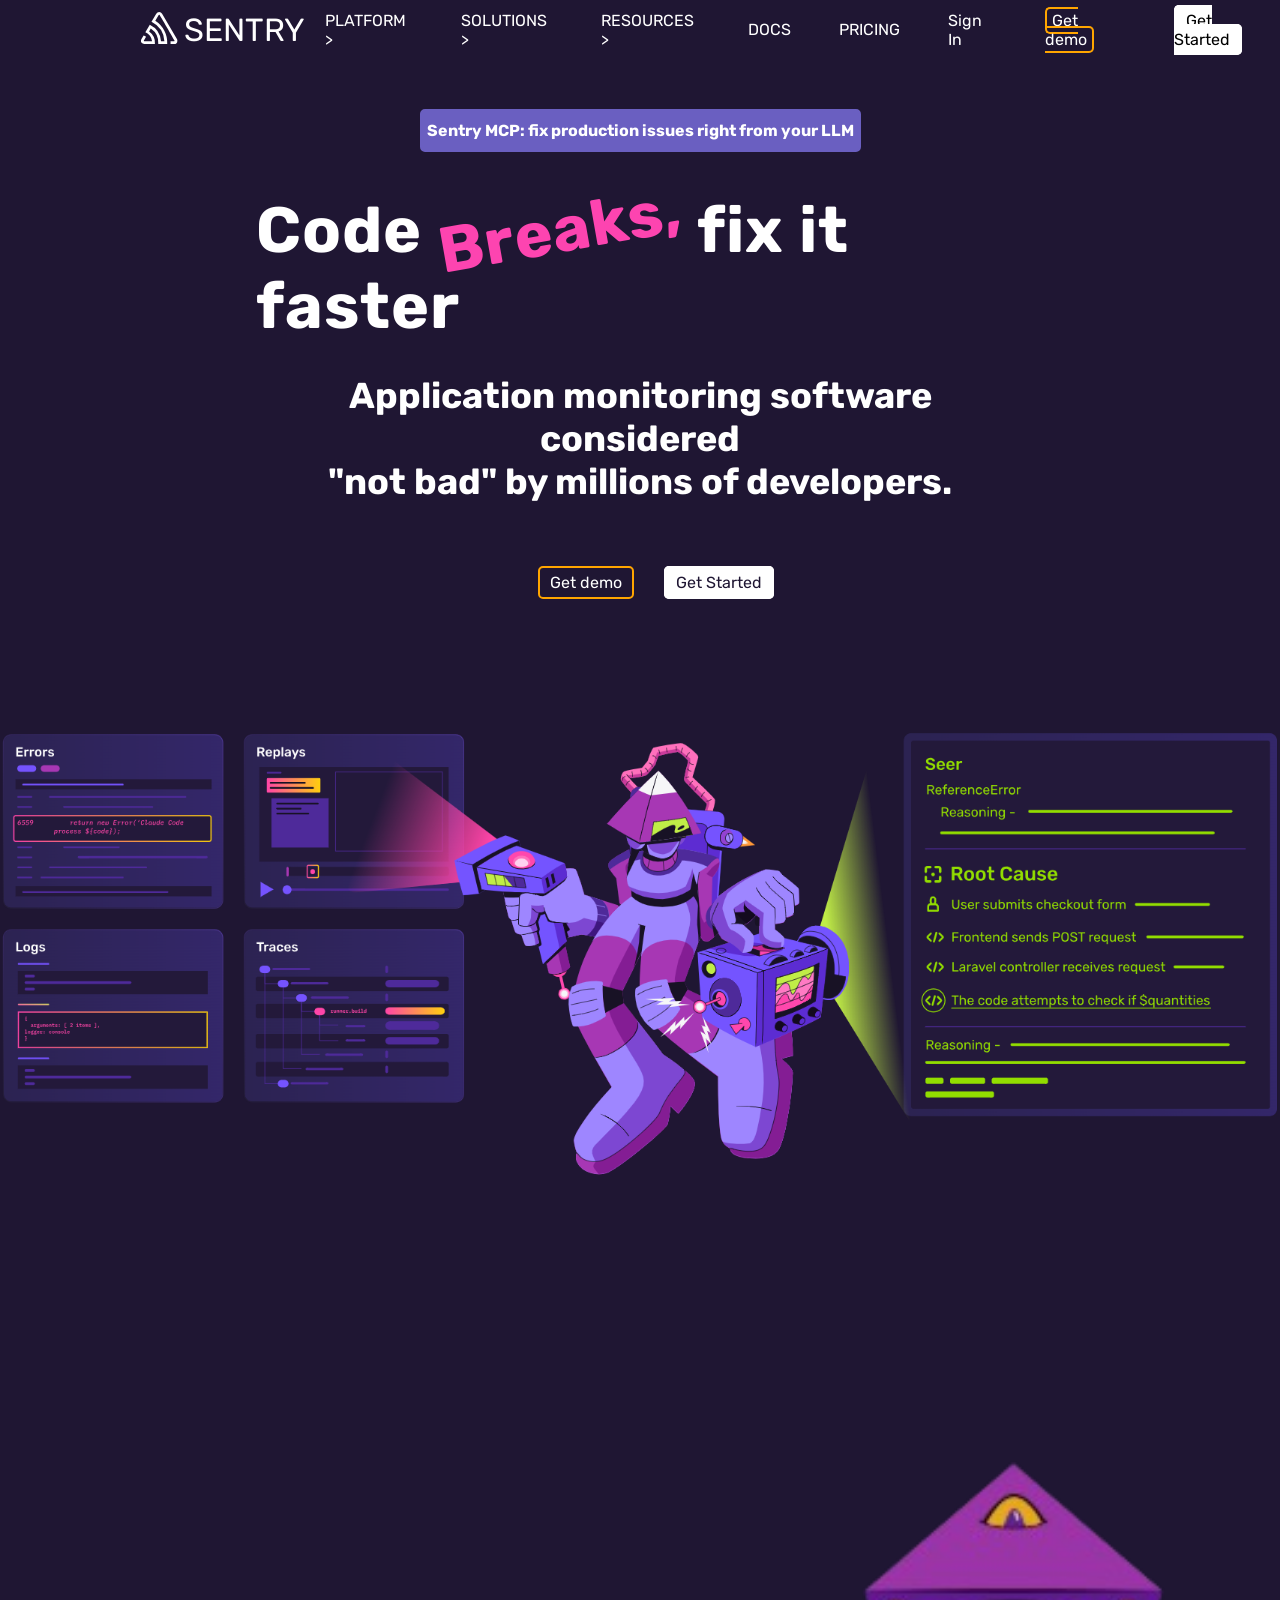
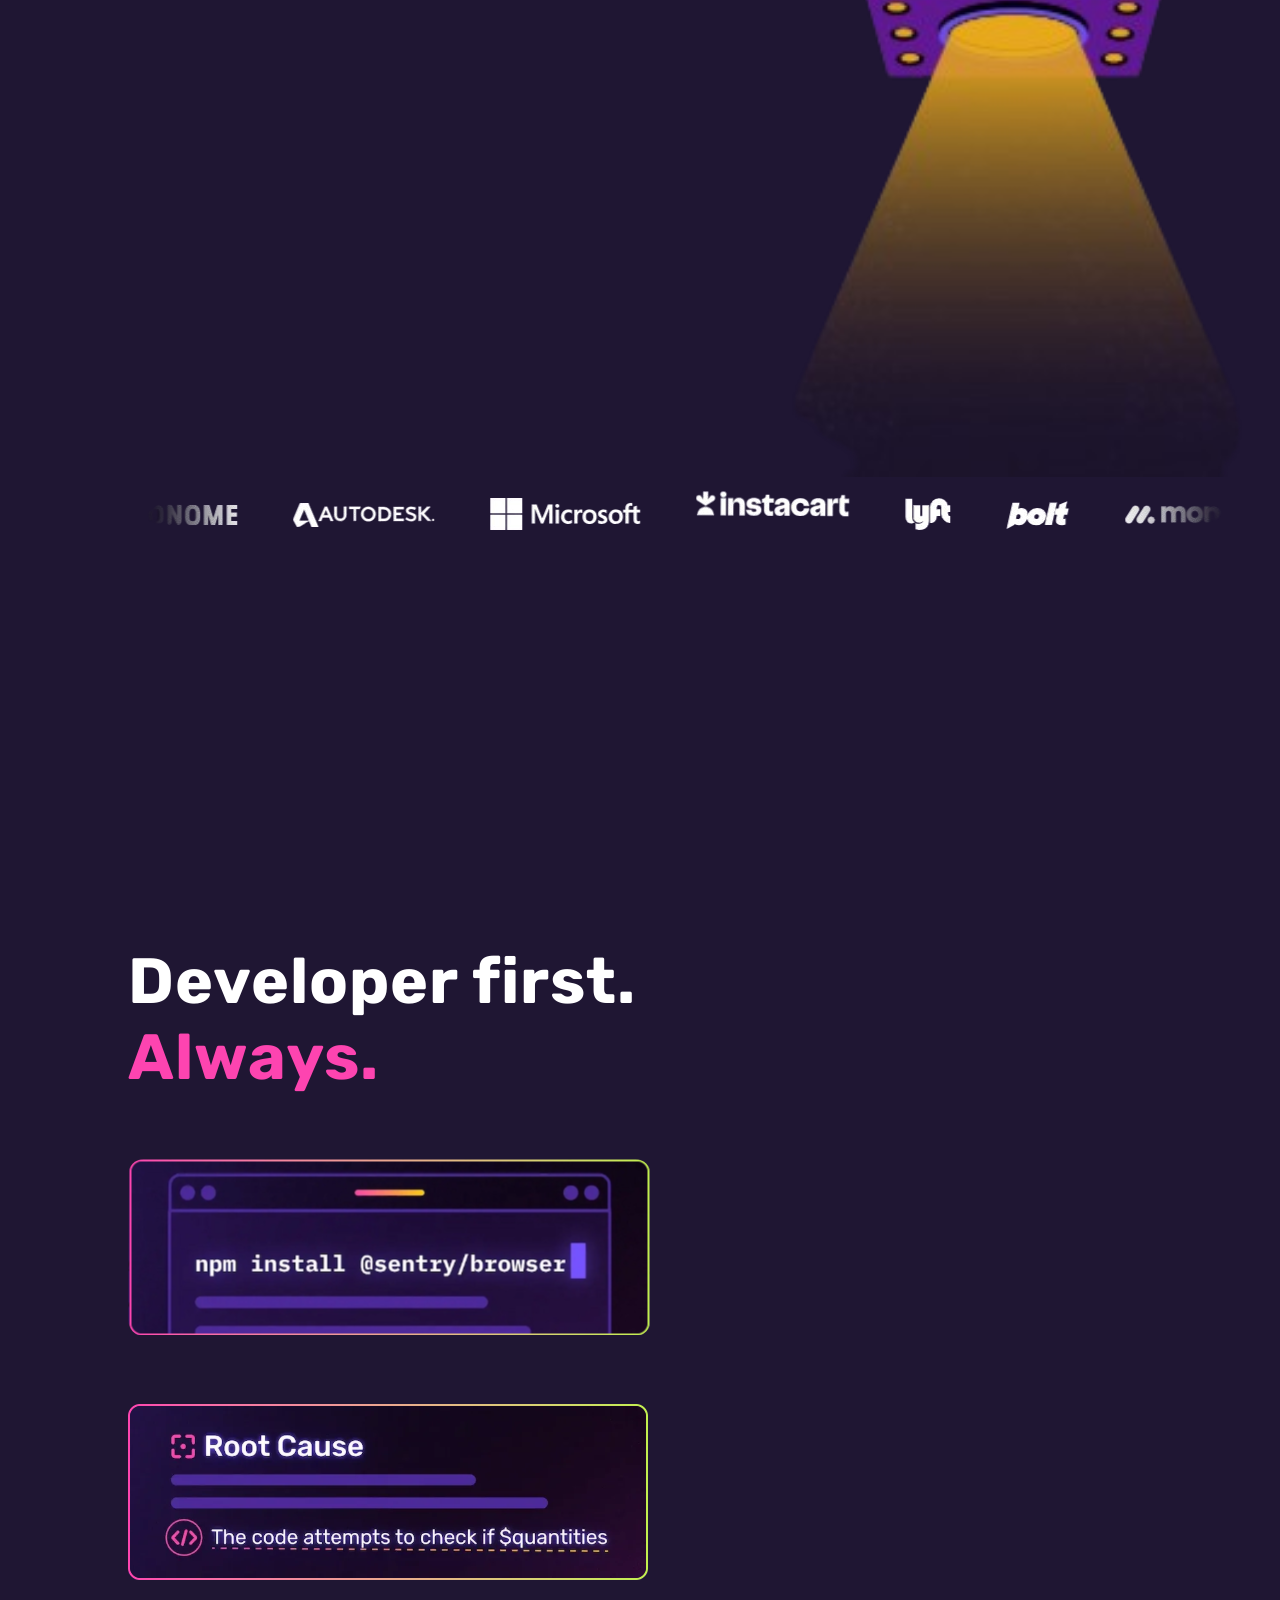
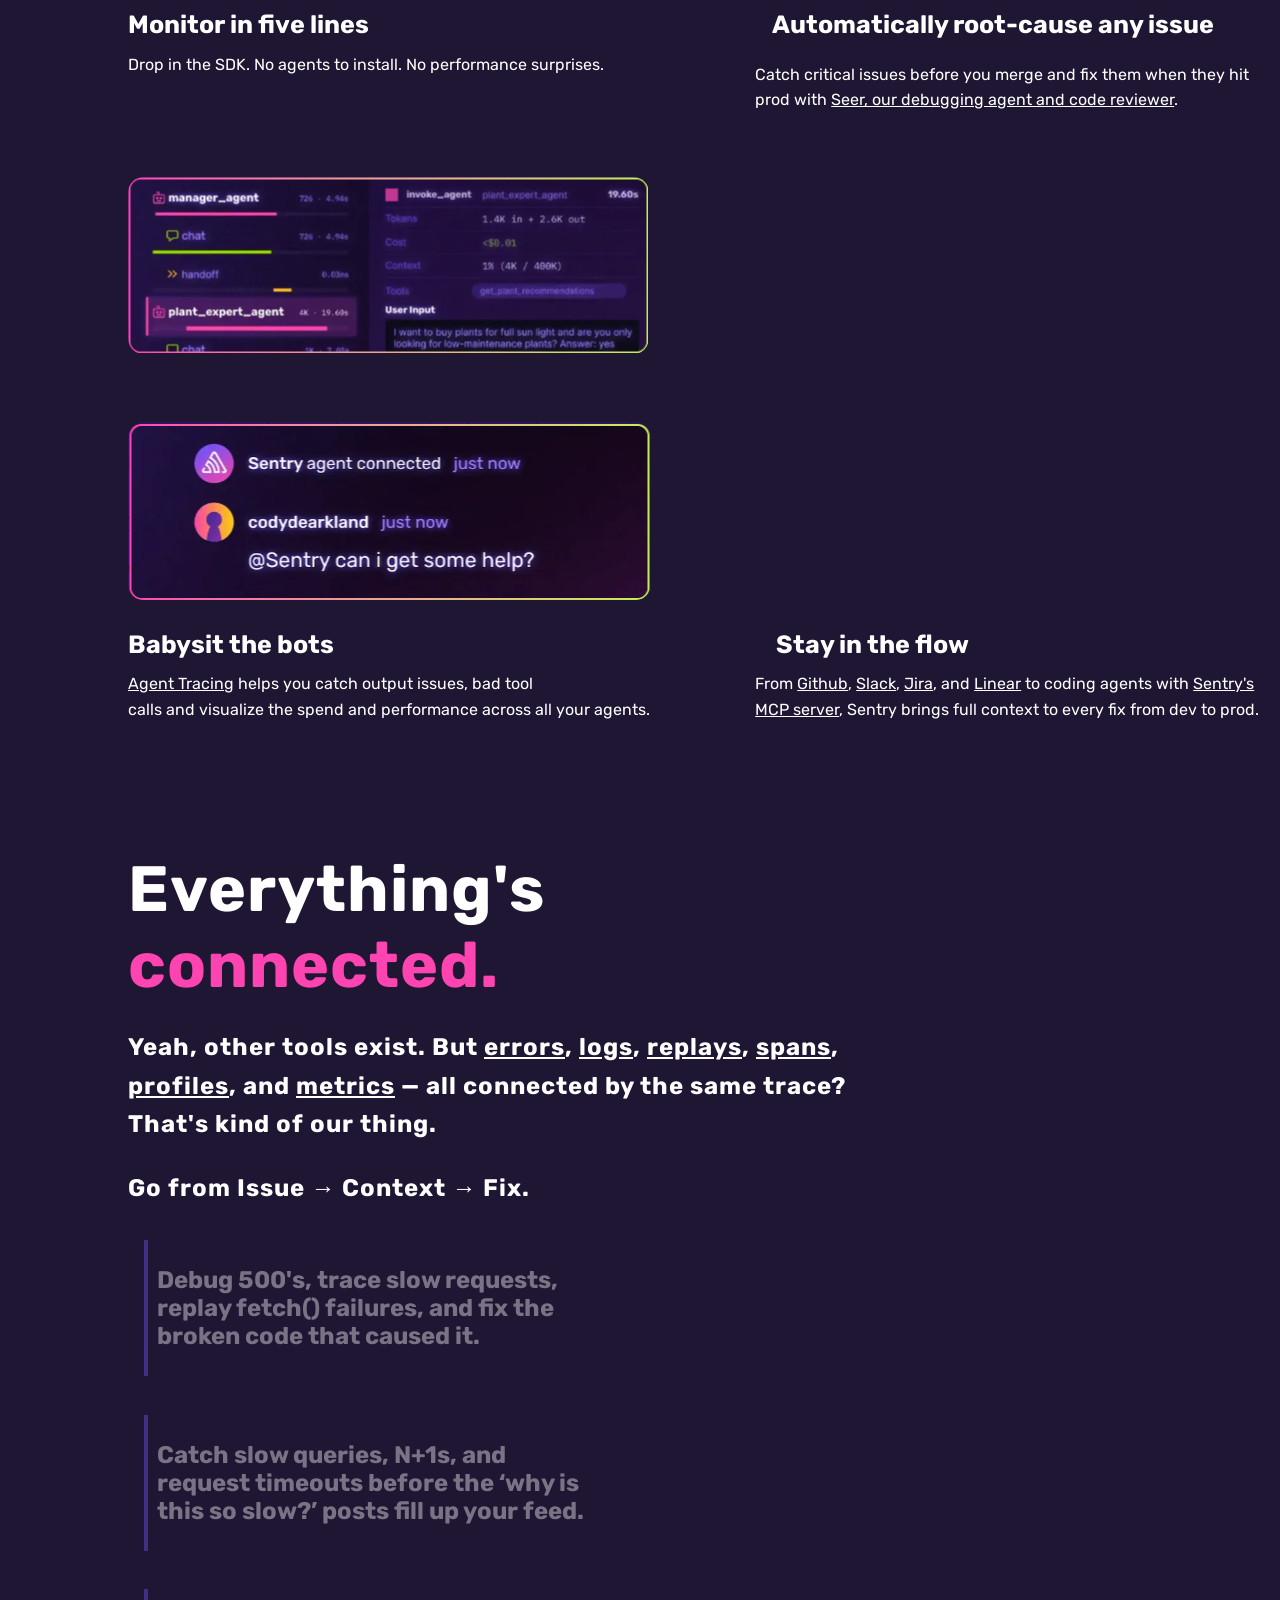
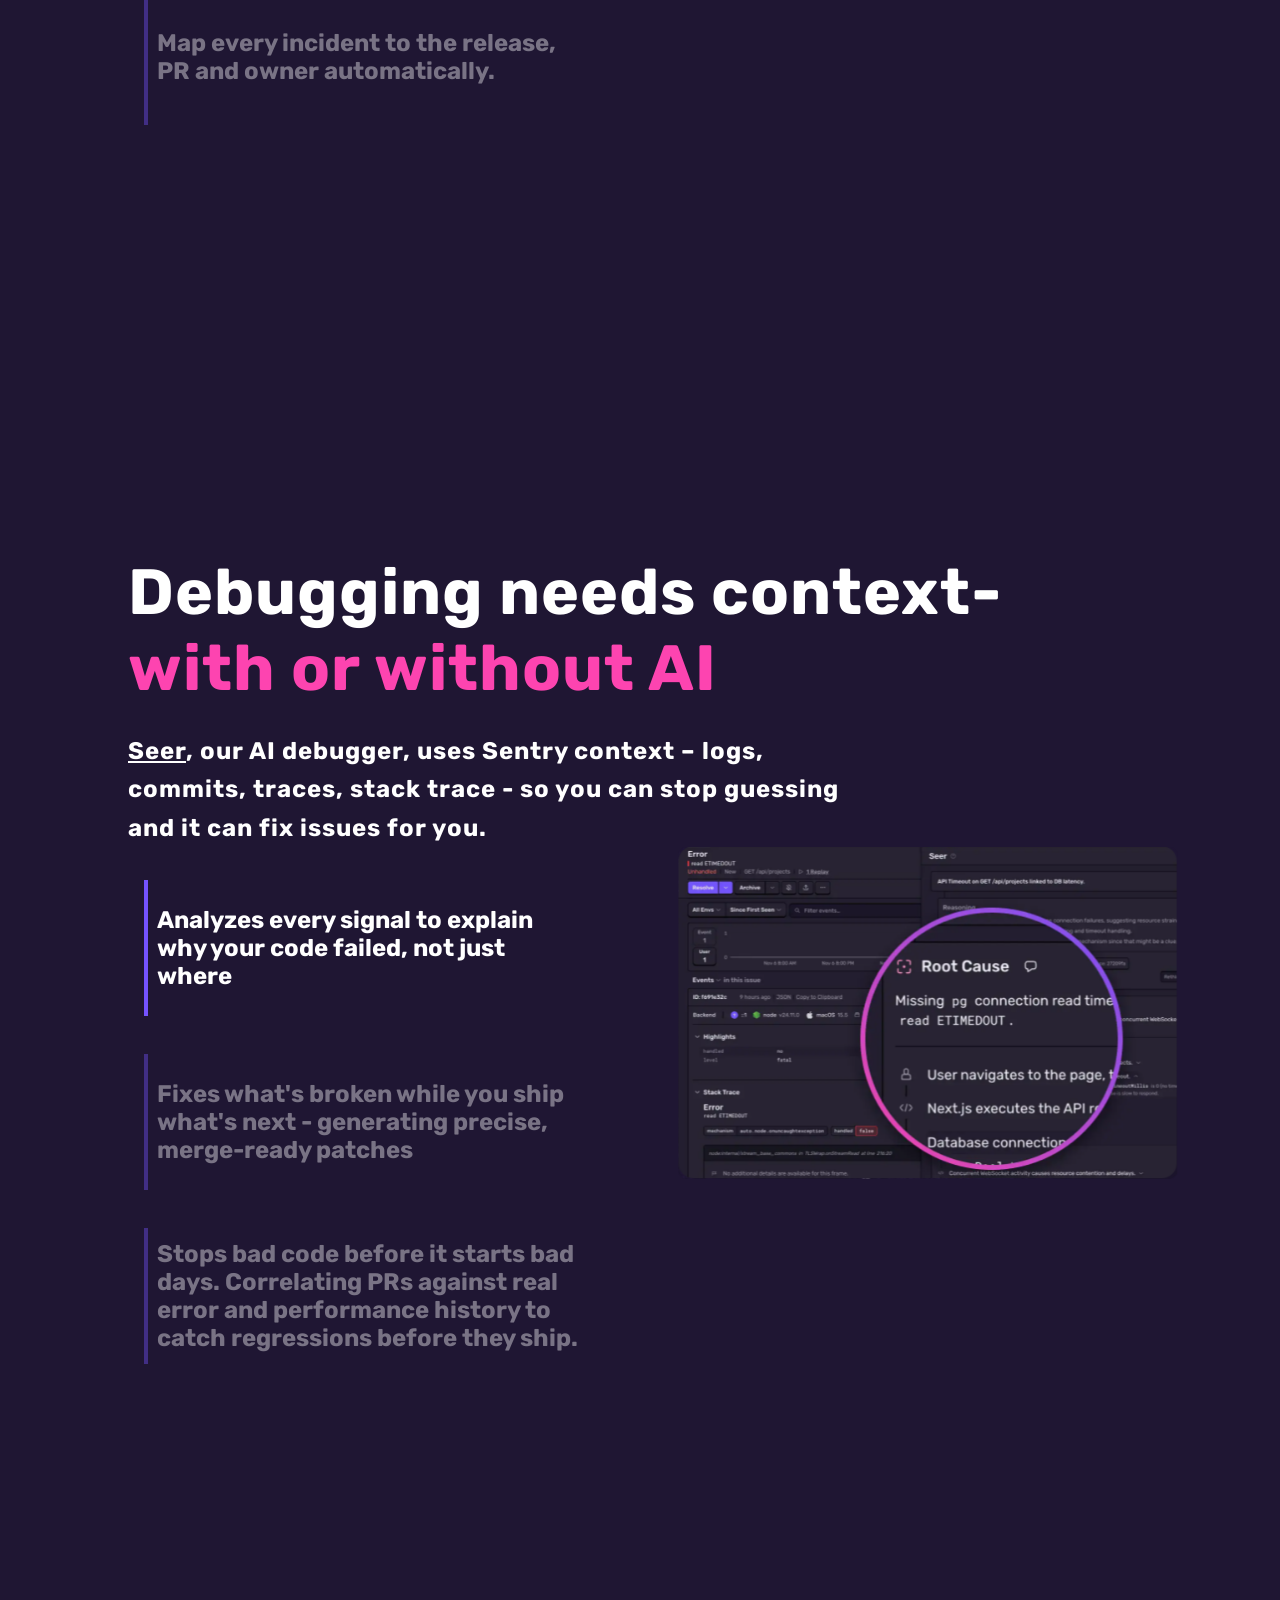
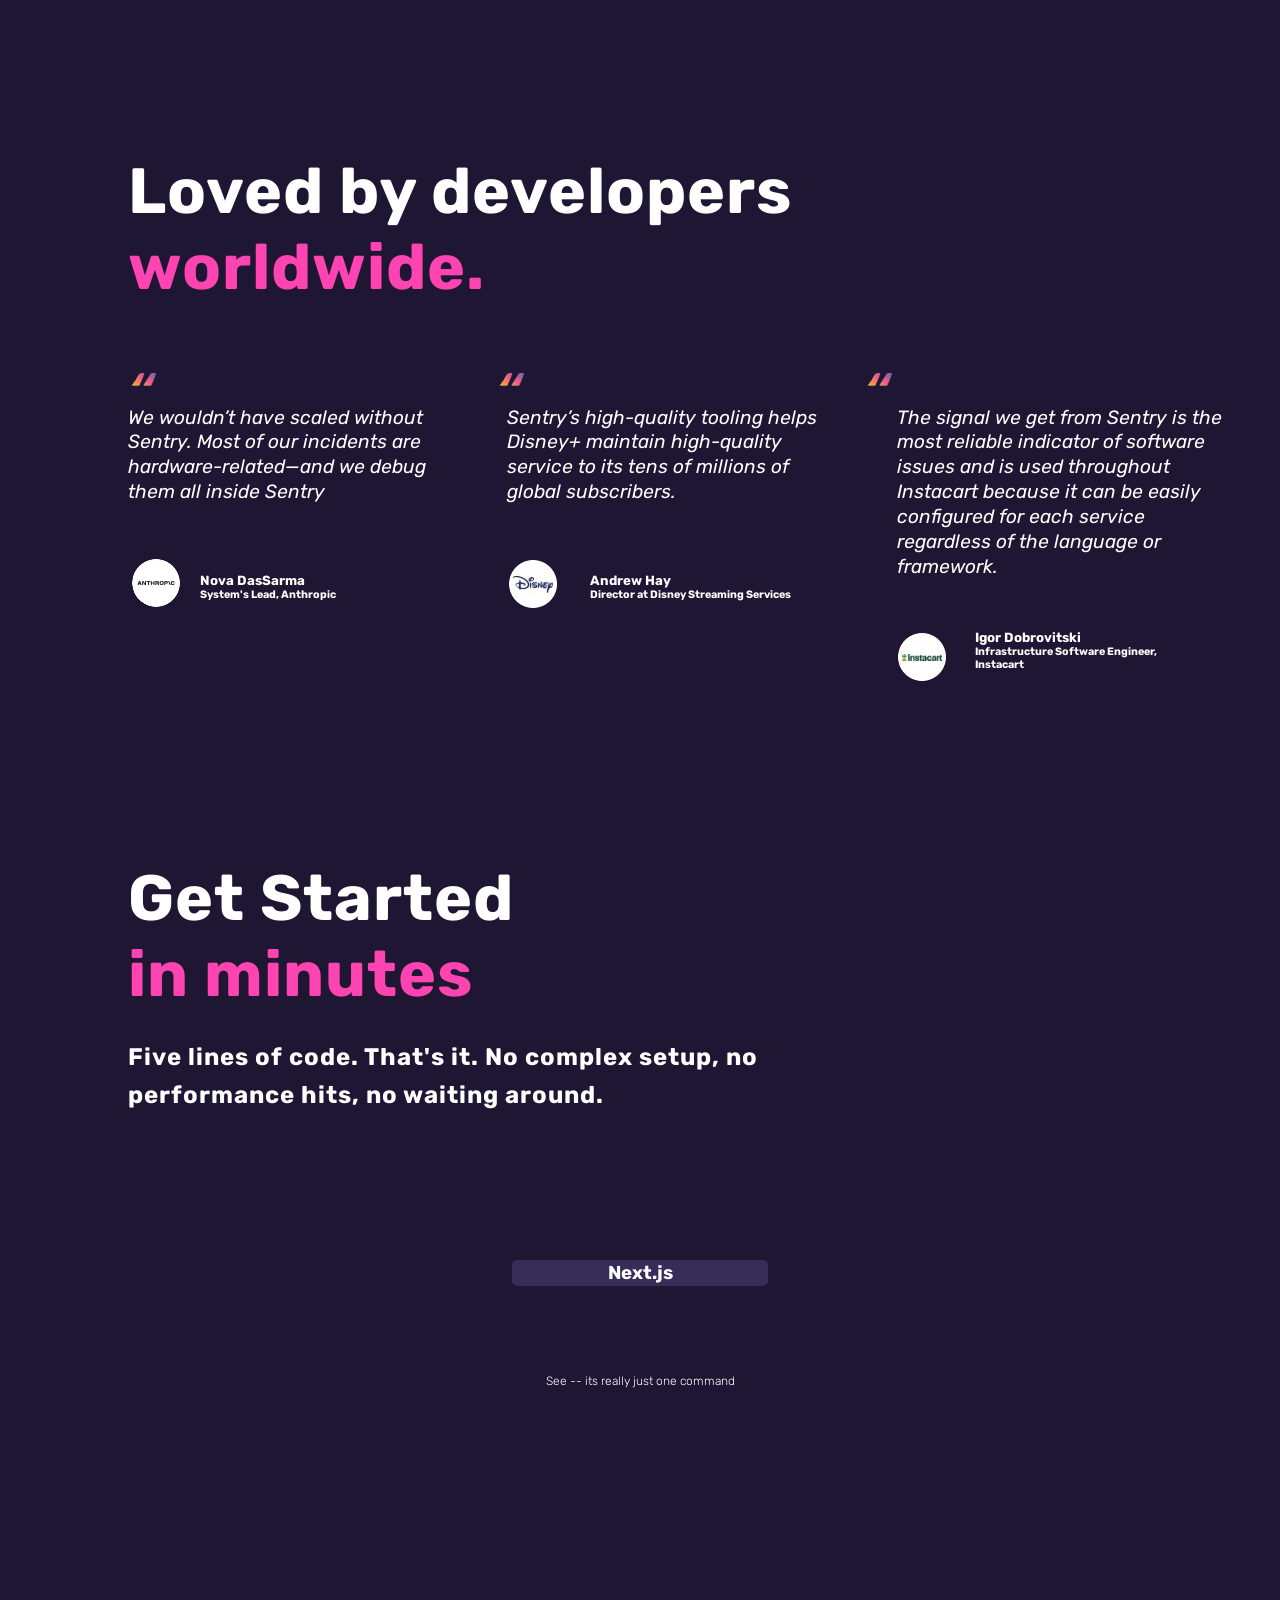
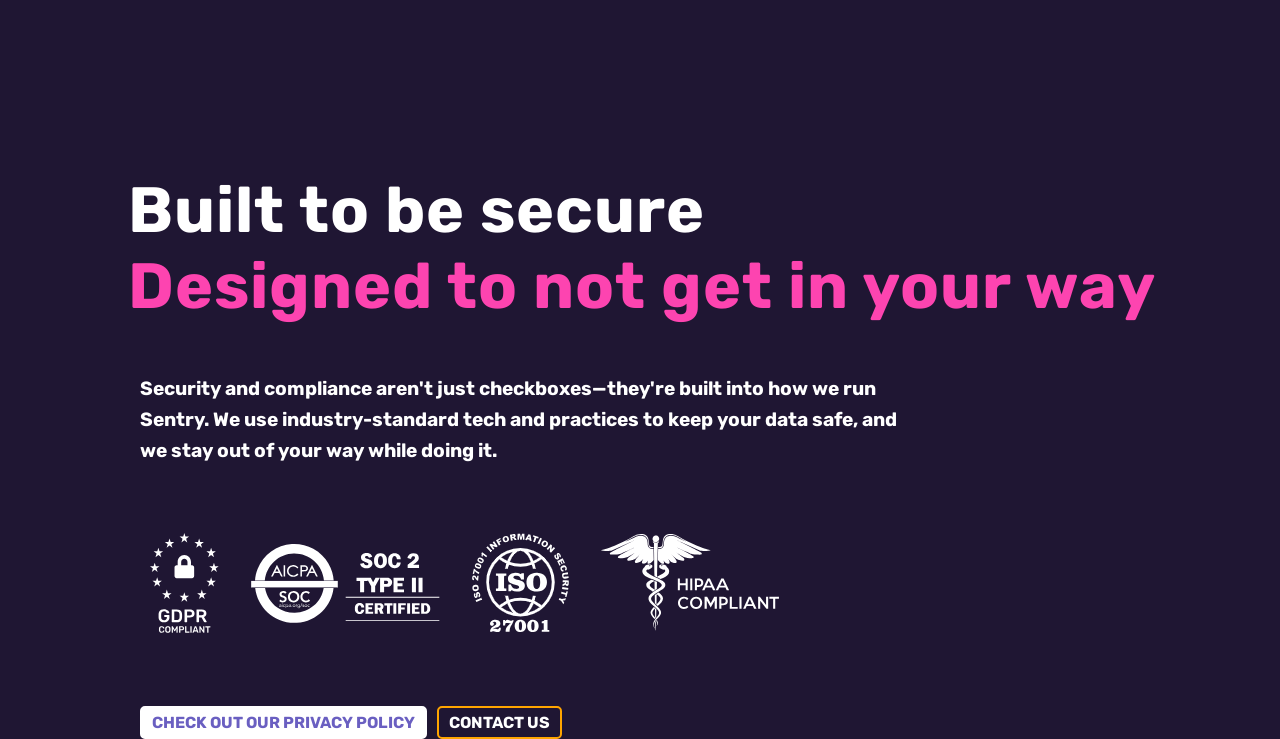
==== index.html @ 0250ef87 "Finishing website" ====
<!DOCTYPE html>
<html lang="en">
<head>
    <meta charset="UTF-8">
    <meta name="viewport" content="width=device-width, initial-scale=1.0">
    <link rel="stylesheet" href="css/dvm_task1_style.css">
    <title>Application Performance Monitoring & Error Tracking Software | Sentry</title>
</head>
<body>
    <div class="Top-Bar">
        <span class="Top-Bar1">
            <a href="http://127.0.0.1:5500/index.html" target="_blank"><img src="dvm_task_logo.png" alt="Sentry Logo"></a>
        </span>
        <div class="Top-Bar3">
            <a class= "g1" href="http://127.0.0.1:5500/index.html" target="_blank">
                <p>SENTRY</p>
            </a>
        </div>
        <div class="Top-Bar2">
            <ul class="Top-Links">
                <li><a class="g2" href="http://127.0.0.1:5500/index.html" target="_blank">PLATFORM ></a></li>
                <li><a class="g2" href="http://127.0.0.1:5500/index.html" target="_blank">SOLUTIONS ></a></li>
                <li><a class="g2" href="http://127.0.0.1:5500/index.html" target="_blank">RESOURCES ></a></li>
                <li><a class="g2" href="http://127.0.0.1:5500/index.html" target="_blank">DOCS</a></li>
                <li><a class="g2" href="http://127.0.0.1:5500/index.html" target="_blank">PRICING</a></li>
                <li><a class="g2" href="http://127.0.0.1:5500/index.html" target="_blank">Sign In</a></li>
                <li><a class="g3" href="http://127.0.0.1:5500/index.html" target="_blank">Get demo</a></li>
                <li><a class="g4" href="http://127.0.0.1:5500/index.html" target="_blank">Get Started</a></li>
            </ul>
            <!-- <ul  class="Top-Links1">
                <li><a class="g3" href="http://127.0.0.1:5500/dvm_task1.html" target="_blank">Get demo</a></li>
                <li><a class="g3" href="http://127.0.0.1:5500/dvm_task1.html" target="_blank">Get Started</a></li>
            </ul> -->
        </div>
    </div>
    <div class="Pop-up">
        <a class="pop-up-link" href="http://127.0.0.1:5500/index.html" target="_blank">
            <h4>Sentry MCP: fix production issues right from your LLM</h4>
        </a>
    </div>
    <div class="Banner">
        <h1>Code <span class="Pink-Banner">Breaks,</span> fix it faster</h1>
    </div>
    <div class="SubText">
        <h2>Application monitoring software considered</h2>
        <h2>"not bad" by millions of developers.</h2>
    </div>
    <div class="links1">
        <ul class="chota">
            <li><a class="down-links1" href="http://127.0.0.1:5500/index.html" target="_blank">Get demo</a></li>
            <li><a class="down-links2" href="http://127.0.0.1:5500/index.html" target="_blank">Get Started</a></li>
        </ul>
    </div>
    <img class="Mascot" src="mascot_mover.png" alt="Moving Mascot">
    <img class="UFO" src="ufo_task1_nobag.png" alt="crazy ufo">
    <img class="logo_chain" src="chain_of_logos-removebg-preview.png" alt="Chain of logos">
    <h1 class="Title">Developer first.</h1>
    <h1 class="Pink">Always.</h1>
    <img class="flexypic" src="pic1new_dvm-modified.png" alt="pic">
    <img class="flexypic" src="pic2new_dvm-modified_final.png" alt="pic">
    <ul class="Top-headings">
        <li><h4>Monitor in five lines</h4></li>
        <li><h4>Automatically root-cause any issue</h4></li>
    </ul>
    <p class="Top-Body1">Drop in the SDK. No agents to install. No performance surprises.</p>
    <p class="Top-Body2">Catch critical issues before you merge and fix them when they hit <br>prod with <a class="g5" href="https://adharshauthor-jpg.github.io/dvm_task1/">Seer, our debugging agent and code reviewer</a>.</p>
    <img class="flexypic" src="dvm_pic_3-modified.png" alt="pic">
    <img class="flexypic" src="dvm_pic4_new-modified.png" alt="pic">
    <ul class="Top-headings">
        <li><h4>Babysit the bots</h4></li>
        <li class="exception"><h4>Stay in the flow</h4></li>
    </ul>
    <p class="Top-Body1"><a class="g5" href="https://adharshauthor-jpg.github.io/dvm_task1/" target="_blank">Agent Tracing</a> helps you catch output issues, bad tool <br>calls and visualize the spend and performance across all your agents.</p>
    <p class="Top-Body3">From <a class="g5" href="https://adharshauthor-jpg.github.io/dvm_task1/" target="_blank">Github</a>, <a class="g5" href="https://adharshauthor-jpg.github.io/dvm_task1/">Slack</a>, <a class="g5" href="https://adharshauthor-jpg.github.io/dvm_task1/">Jira</a>, and <a class="g5" href="https://adharshauthor-jpg.github.io/dvm_task1/">Linear</a> to coding agents with <a class="g5" href="https://adharshauthor-jpg.github.io/dvm_task1/">Sentry's <br>MCP server</a>, Sentry brings full context to every fix from dev to prod.</p>
    <h1 class="Title1">Everything's</h1>
    <h1 class="Pink">connected.</h1>
    <h2 class="SubText1">Yeah, other tools exist. But <a class="g5" href="https://adharshauthor-jpg.github.io/dvm_task1/" target="_blank"><a class="g5" href="https://adharshauthor-jpg.github.io/dvm_task1/">errors</a>, <a class="g5" href="https://adharshauthor-jpg.github.io/dvm_task1/">logs</a>, <a class="g5" href="https://adharshauthor-jpg.github.io/dvm_task1/">replays</a>, <a class="g5" href="https://adharshauthor-jpg.github.io/dvm_task1/">spans</a>, <br><a class="g5" href="https://adharshauthor-jpg.github.io/dvm_task1/">profiles</a>, and <a class="g5" href="https://adharshauthor-jpg.github.io/dvm_task1/">metrics</a> — all connected by the same trace? <br>That's kind of our thing.</h2>
    <h2 class="SubText1">Go from Issue → Context → Fix.</a></h2>
    <div class="flexusage_ki_maa">

    <input type="radio" name="feature-tab" id="Radio1" checked>
    <input type="radio" name="feature-tab" id="Radio2">
    <input type="radio" name="feature-tab" id="Radio3">

    <div class="flexusage_ka_bhai">

        <div class="flexusage">
            <img src="sidebar1.png">
            <label for="Radio1">
                <h4>Debug 500's, trace slow requests,<br>
                replay fetch() failures, and fix the<br>
                broken code that caused it.</h4>
            </label>
        </div>

        <div class="flexusage">
            <img src="sidebar1.png">
            <label for="Radio2">
                <h4>Catch slow queries, N+1s, and<br>
                request timeouts before the ‘why is<br>
                this so slow?’ posts fill up your feed.</h4>
            </label>
        </div>

        <div class="flexusage">
            <img src="sidebar1.png">
            <label for="Radio3">
                <h4>Map every incident to the release,<br>
                PR and owner automatically.</h4>
            </label>
        </div>

    </div>

    <div class="stack">
        <img src="stack_image1-modified.png" id="img1A">
        <img src="stack_image2-modified.png" id="img2A">
        <img src="stack_image3-modified.png" id="img3A">
    </div>

</div>

<h1 class="Title">Debugging needs context-</h1>
<h1 class="Pink">with or without AI</h1>
<h2 class="SubText1"><a class="g9" href="http://127.0.0.1:5500/">Seer</a>, our AI debugger, uses Sentry context – logs, <br>commits, traces, stack trace - so you can stop guessing <br>and it can fix issues for you. </h2>
<div class="flexusage_ki_maa">

    <input type="radio" name="feature-tab" id="Radio4" checked>
    <input type="radio" name="feature-tab" id="Radio5">
    <input type="radio" name="feature-tab" id="Radio6">

    <div class="flexusage_ka_bhai1">

        <div class="flexusage1">
            <img src="sidebar1.png">
            <label for="Radio4">
                <h4>Analyzes every signal to explain <br>why your code failed, not just <br>where</h4>
            </label>
        </div>

        <div class="flexusage1">
            <img src="sidebar1.png">
            <label for="Radio5">
                <h4>Fixes what's broken while you ship <br>what's next - generating precise, <br>merge-ready patches</h4>
            </label>
        </div>

        <div class="flexusage1">
            <img src="sidebar1.png">
            <label for="Radio6">
                <h4>Stops bad code before it starts bad <br>days. Correlating PRs against real <br>error and performance history to <br>catch regressions before they ship.</h4>
            </label>
        </div>

    </div>

    <div class="stack1">
        <img src="stack_pic4-modified.png" id="img1B">
        <img src="stack_pic5-modified.png" id="img2B">
        <img src="stack_pic6-modified.png" id="img3B">
    </div>

</div>

    <!-- <div class="flexyText1">
        <img class="sidey" src="sidebar.png" alt:sid image>
        <p class="c1"> <a class="hidden-link" href="https://adharshauthor-jpg.github.io/dvm_task1/" target="_blank">Debug 500's, trace slow requests, <br>replay fetch() failures, and fix the <br>broken code that caused it.</a></p>
    </div>
    <div class="flexyText2">
        <img class="sidey" src="sidebar1.png" alt:sid image>
        <p class="c1"> <a class="hidden-link" href="https://adharshauthor-jpg.github.io/dvm_task1/" target="_blank"></a></p>
    </div> -->
    <h1 class="Title">Loved by developers</h1>
    <h1 class="Pink">worldwide.</h1>
    <div class="flexystylequotes">
    <img src="style_quotes-removebg-preview.png" alt="quotes">
    <img src="style_quotes-removebg-preview.png" alt="quotes">
    <img src="style_quotes-removebg-preview.png" alt="quotes">
    </div>
    <div class="flexyquotes">
        <p>We wouldn’t have scaled without <br>Sentry. Most of our incidents are <br>hardware-related—and we debug <br>them all inside Sentry<br><br><br>
        <img src="anthropic_logo-removebg-preview.png" alt="ant">
        </p>
    <p>Sentry’s high-quality tooling helps <br>Disney+ maintain high-quality <br>service to its tens of millions of <br>global subscribers.<br><br><br>
    <img src="disney_logo-removebg-preview.png" alt="ant"></p>
    <p>The signal we get from Sentry is the <br>most reliable indicator of software <br>issues and is used throughout <br>Instacart because it can be easily <br>configured for each service <br>regardless of the language or <br>framework.<br><br><br>
    <img src="Instacart_logo-removebg-preview.png" alt="ant"></p>
    </div>
    <div class="Text1">
        <h5 class="Title-small">Nova DasSarma</h5>
        <h6 class="Title-smaller">System's Lead, Anthropic</h6>
    </div>
     <div class="Text2">
        <h5 class="Title-small">Andrew Hay</h5>
        <h6 class="Title-smaller">Director at Disney Streaming Services</h6>
    </div>
     <div class="Text3">
        <h5 class="Title-small">Igor Dobrovitski</h5>
        <h6 class="Title-smaller">Infrastructure Software Engineer,<br>Instacart</h6>
    </div>
    <!-- <div class="flexystylequotes">
        <img src="anthropic_logo-removebg-preview.png" alt="ant">
        <img src="disney_logo-removebg-preview.png" alt="ant">
        <img src="Instacart_logo-removebg-preview.png" alt="ant">
    </div> -->
    <h1 class="Title1">Get Started</h1>
    <h1 class="Pink">in minutes</h1>
    <h2 class="SubText1">Five lines of code. That's it. No complex setup, no <br>performance hits, no waiting around.</h2>
    <input type="checkbox" name="stylebox" id="box1">
    <label for="box1">
        <h3 class="drop-down" style="color:white">Next.js</h3>
    </label>
            <div class="drop-down-menu">
                <h3><a href="http://127.0.0.1:5500/" target="_blank">Next.js</a></h3>
                <h3><a href="http://127.0.0.1:5500/" target="_blank">Angular</a></h3>
                <h3><a href="http://127.0.0.1:5500/" target="_blank">Android</a></h3>
                <h3><a href="http://127.0.0.1:5500/" target="_blank">iOS</a></h3>
                <h3><a href="http://127.0.0.1:5500/" target="_blank">Flutter</a></h3>
                <h3><a href="http://127.0.0.1:5500/" target="_blank">React Native</a></h3>
                <h3><a href="http://127.0.0.1:5500/" target="_blank">.NET MAUI</a></h3>
                <h3><a href="http://127.0.0.1:5500/" target="_blank">Python</a></h3>
                <h3><a href="http://127.0.0.1:5500/" target="_blank">Node.js</a></h3><h3><a href="http://127.0.0.1:5500/">Angular</a></h3>
                <h3><a href="http://127.0.0.1:5500/" target="_blank">React</a></h3>
                <h3><a href="http://127.0.0.1:5500/" target="_blank">.NET</a></h3>
                <h3><a href="http://127.0.0.1:5500/" target="_blank">GO</a></h3>
                <h3><a href="http://127.0.0.1:5500/" target="_blank">Swift</a></h3>
                <h3><a href="http://127.0.0.1:5500/" target="_blank">Ruby</a></h3>
                <h3><a href="http://127.0.0.1:5500/" target="_blank">PHP</a></h3>
                <h3><a href="http://127.0.0.1:5500/" target="_blank">Laravel</a></h3>
                <h3><a href="http://127.0.0.1:5500/" target="_blank">ASP.NET Core</a></h3>
                <h3><a href="http://127.0.0.1:5500/" target="_blank">Springboot</a></h3>
                <h3><a href="http://127.0.0.1:5500/" target="_blank">View</a></h3>
                <h3><a href="http://127.0.0.1:5500/" target="_blank">Solid</a></h3>
                <h3><a href="http://127.0.0.1:5500/" target="_blank">Svelto</a></h3>
            </div>
            <h6 class="small_subtext">See -- its really just one command</h6>
            <h1 class="Title">Built to be secure</h1>
            <h1 class="Pink">Designed to not get in your way</h1>
            <h4 class="cheetah">Security and compliance aren't just checkboxes—they're built into how we run <br>Sentry. We use industry-standard tech and practices to keep your data safe, and <br>we stay out of your way while doing it.</h4>
            <img class="logo-column" src="logos-dvm.png" alt="dvm-logos">
            <div class="flex-father">
                <h4 class="flex-son"><a class="linky" href="http://127.0.0.1:5500/">CHECK OUT OUR PRIVACY POLICY</a></h4>
                <h4 class="flex-daughter"><a class="blinky" href="http://127.0.0.1:5500/">CONTACT US</a></h4>
            </div>


    










    
</body>
</html>
---- css/dvm_task1_style.css ----
@import url('https://fonts.googleapis.com/css2?family=Rubik:ital,wght@0,300..900;1,300..900&display=swap');
*{
    margin:0;
    padding:0;
    box-sizing:border-box;
}
.Top-Bar{
    margin-top:0;
    display: flex;
    flex-direction: row;
    position:sticky;
    align-items:center;
    border:2px solid #1f1633;
    background-color: #1f1633;
    width:100%;
    top:0;
    left:0;
    z-index:100;
}
.Top-Bar1{
    display: flex;
    flex-direction: row;
    align-items:center;
    background-color: #1f1633;
    color:white;
    font-family:"Rubik";
    position:sticky;
    /* border:2px solid #1f1633;
    border: width 100px; */
    padding-left:130px;
    padding-top: 2px;
    padding-bottom:2px;
}
.Pink-Banner{
    display:inline-block;
    color:#fd44b0;
    transform:rotate(-10deg);
}
.logo_chain{
    margin-left:120px;
}
a.g1{
    text-decoration:none;
    color:white;
    font-weight: 400;
    font-size: 2.0rem;
    /* border:2px solid #1f1633; */
    /* padding-left:160px; */
}
.Top-Bar2{
    background-color: #1f1633;
    color:white;
    font-family:"Rubik";
    position:sticky;
    /* border:2px solid #1f1633;
    border: width 100px; */
    padding-left:20px;
    padding-top: 2px;
    padding-bottom:2px;
}
a.g2{
    text-decoration:none;
    color:white;
    font-weight: 400;
    font-size: 1.0rem;
    /* border:2px solid #1f1633; */
    /* padding-left:160px; */
}
a.g2:hover{
    border:2px solid #6a5fc1;
    border-radius: 5px;
    padding-left:5px;
    padding-right:5px;
    background-color: #6a5fc1;
}
.Top-Bar3{
    background-color: #1f1633;
    color:white;
    font-family:"Rubik";
    position:sticky;
    /* border:2px solid #1f1633;
    border: width 100px; */
}
.Top-Links{
    display: flex;
    flex-direction: row;
    align-items:center;
    gap: 48px;
    list-style-type:none;
    font-family:"Rubik";
    font-size:0.5rem;
    justify-content:space-between;
}
.Top-Links1{
    display: flex;
    flex-direction: row;
    align-items:center;
    list-style-type:none;
    font-family:"Rubik";
    font-size:0.5rem;
    /* padding-left:800px; */
    
}
a.g3{
    text-decoration:none;
    color:white;
    font-weight: 400;
    font-size: 1.0rem;
    /* border:2px solid #1f1633; */
    /* padding-left:160px; */
    border:2px solid orange;
    border-radius: 5px;
    padding-left:5px;
    padding-right:5px;
    padding-top:2px;
    padding-bottom:2px;
}
a.g3:hover{
    background-color: orange;

}
a.g4{
    text-decoration:none;
    color:black;
    font-weight: 400;
    font-size: 1.0rem;
    /* border:2px solid #1f1633; */
    /* padding-left:160px; */
    border:2px solid white;
    background-color:white;
    border-radius: 5px;
    padding-left:10px;
    padding-right:10px;
    padding-top:4px;
    padding-bottom:4px;
}
body{
    background-color: #1f1633;
}
.Pop-up{
    text-align:center;
    color:white;
    padding-top:10px;
    padding-bottom:10px;
    border:2px solid #6a5fc1;
    background-color: #6a5fc1;
    font-family:"Rubik";
    width:fit-content;
    margin:0 auto;
    border-radius:5px;
    padding-left:5px;
    padding-right:5px;
    margin-top:50px;
}
.pop-up-link{
    text-decoration:none;
    color:white;
    font-family:"Rubik";
}
.Banner{
    font-size:2.0rem;
    margin-left:20%;
    margin-right:20%;
    margin-top:40px;
    color:white;
    font-family:Rubik;
    letter-spacing:1px;
}
/* .Pink-Banner{
    font-size:3.0rem;
    padding-left:130px;
    margin-top:40px;
    color:#fd44b0;
    font-family:Rubik;
    letter-spacing:1px;
} */
.SubText{
    color:white;
    font-family:Rubik;
    font-size:1.5rem;
    margin-left:20%;
    margin-right:20%;
    margin-top:20px;
    text-align:center;
    text-weight:200px;
    margin-top:30px;
}
.links1{
    display:flex;
    flex-direction:row;
    gap:20px;
    color:white;
    font-family:Rubik;
    font-size:1.0rem;
    text-align:center;
    padding-top:30px;
}
.chota{
    display:flex;
    flex-direction:row;
    gap:30px;
    color:white;
    font-family:Rubik;
    font-size:1.0rem;
    text-align:center;
    padding-left:42%;
    padding-top:40px;
    list-style-type:none;
}
.Text1{
    display:inline-block;
    transform:translate(200px,-130px);
}
.Text2{
    display:inline-block;
    transform:translate(450px,-130px);
}
.Text3{
    display:inline-block;
    transform:translate(630px, -60px);
}
.Title-small{
    color:white;
    font-family:Rubik;
}
.Title-smaller{
    color:white;
    font-family:Rubik;
}
a.down-links1{
    border:2px solid orange;
    border-radius:5px;
    padding-left:10px;
    padding-right:10px;
    padding-top:5px;
    padding-bottom:5px;
}
a.down-links2{
    border:2px solid white;
    border-radius:5px;
    padding-left:10px;
    padding-right:10px;
    padding-top:5px;
    padding-bottom:5px;
    background-color:white;
    color:#1f1633;

}
a{
    text-decoration:none;
    color:white;
}
a.down-links1:hover{
    background-color:orange;
}
.Mascot{
    margin-top:100px;
    max-width:100%;
    height:auto;
}
.UFO{
    margin-top:200px;
    display:flex;
    flex-direction:row;
    justify-content:center;
    height:75vh;
    transform:translateX(80%);
}
.Pink{
    color:#fd44b0;
    font-size:4.0rem;
    font-family: Rubik;
    padding-left:10%;
    letter-spacing:1px;
}
.Title{
    font-size:4.0rem;
    color:white;
    font-family: Rubik;
    padding-left:10%;
    padding-top:30%;
    letter-spacing:1px;
}
.flexypic{
    padding-left: 10%;
    padding-top:5%;
}
.Top-headings{
    padding-top:2%;
    padding-left:10%;
    color:white;
    font-family:Rubik;
    display:flex;
    flex-direction:rows;
    gap:35%;
    list-style-type:none;
    font-size:25px;;
}
/* .Top-Body{
    display:flex;
    flex-direction: row;
    color:white;
    font-family:Rubrik;
    gap:10%;
    padding-left:10%;
    padding-top:1%;
}  */
.Top-Body1{
    color:white;
    font-family:Rubik;
    font-size:1rem;
    margin-top:1%;
    margin-left: 10%;
    line-height:1.6;
}
.Top-Body2{
    color:white;
    font-family:Rubik;
    font-size:1rem;
    transform:translateX(59%);
    margin-top:-1.2%;
    line-height:1.6;
}
a.g5{
    color:white;
    text-decoration:underline;
}
.Top-Body3{
    color:white;
    font-family:Rubik;
    font-size:1rem;
    transform:translateX(59%);
    margin-top:-4%;
    line-height:1.6;
}
.exception{
    transform:translateX(20%);
}
.Title1{
    font-size:4.0rem;
    color:white;
    font-family: Rubik;
    padding-left:10%;
    padding-top:10%;
    letter-spacing:1px;
}
.SubText1{
    color:white;
    font-family:Rubik;
    padding-left:10%;
    padding-top:2%;
    line-height:1.6;
    letter-spacing:1px;
    font-size:1.5rem;
}
.c1{
    color:white;
    font-family:Rubik;
    font-size:1.5rem;
    text-align:left;
    line-height:1.6;

}
a.hidden-link{
    text-decoration: none;
}
.flexyText1{
    padding-top:2%;
    display:flex;
    flex-direction: row;
    gap:2px;
    padding-left:10%;
    align-items:center;

}
.flexyquotes{
    display: flex;
    flex-direction:row;
    gap:7%;
    align-items:top;
    color:white;
    font-family:Rubik;
    padding-left:10%;
    font-size:1.2rem;
    line-height:1.3;
    font-style:italic;

}
.flexystylequotes{
    display: flex;
    flex-direction:row;
    gap:29%;
    align-items:center;
    margin-left:10%;
    margin-top:5%;
    margin-bottom:1%;
}
.flexusage{
    display:flex;
    flex-direction:row;
    padding-left:120px;
    padding-top:5%;
    color:white;
    opacity:0.4;
    font-family:Rubik;
    font-size:1.5rem;
    gap:5px;
    align-items:center;
    cursor:pointer;
}
input[type="radio"]{
    padding-left:120px;
}
.tricky_part1{
    position:relative;
    display:flex;
    flex-direction:row;
    gap:10%;
}
.stack{
    position:relative;
    top:0;
    left:0;
    margin-top:5%;
}
/* #Radio1:checked ~.stack #img1A,
#Radio2:checked ~.stack #img2A
#Radio3:checked ~.stack #img3A{
    opacity:1;

}
#Radio1:checked ~.flexusage:nth-child(1),
#Radio2:checked ~.flexusage:nth-child(2),
#Radio3:checked ~.flexusage:nth-child(3){
    opacity:1;
} */
/* #img1A{
    opacity:0;
}
#img2A{
    opacity:0;
}
#img3A{
    opacity:0;
} */
.stack {
    position: relative;
    width: 500px;
    height: 500px;
}

.stack img {
    position: absolute;
    width: 100%;
    opacity: 0;
    transition: 0.3s ease;
}

/* Default image */
#Radio1:checked ~ .stack #img1A {
    opacity: 1;
}
#Radio1:checked ~.flexusage_ka_bhai .flexusage:nth-child(1){
    opacity:1;
}
#Radio2:checked ~.flexusage_ka_bhai .flexusage:nth-child(2){
    opacity:1;
}
#Radio3:checked ~.flexusage_ka_bhai .flexusage:nth-child(3){
    opacity:1;
}

#Radio2:checked ~ .stack #img2A {
    opacity: 1;
}

#Radio3:checked ~ .stack #img3A {
    opacity: 1;
}

/* Hide radio buttons */
input[type="radio"] {
    display: none;
}
.drop-down-menu{
    
    font-family:Rubik;
    text-align:center;
    z-axis:2;
    border:2px solid #362d59;
    background-color:#362d59;
    margin-left:40%;
    margin-right:40%;
    visibility:hidden;
}
.drop-down{
    margin-top:10%;
    font-family:Rubik;
    text-align:center;
    z-axis:2;
    border:2px solid #362d59;
    background-color:#362d59;
    margin-left:40%;
    margin-right:40%;
    border-radius:5px;
    cursor:pointer;
}
.drop-down-menu a:focus{
    background-color:lab(54.1736% 13.3369 -74.6839);
}
input[type="checkbox"]{
    visibility:hidden;
}
#box1:checked ~.drop-down-menu{
    visibility:visible;
    display:block;
}
#box1:checked ~.small_subtext{
    margin-top:100px;
}
.small_subtext{
    text-align:center;
    font-family:Rubik;
    font-size:0.75rem;
    font-weight:300;
    color:white;
    margin-top:-400px;
}
.cheetah{
    padding-left:140px;
    padding-top:50px;
    line-height:1.6;
    color:white;
    font-family:Rubik;
    font-size: 1.2rem;
    font-weight:100px;
}
.logo-column{
    padding-left:120px;
    padding-top:50px;

}
.flex-father{
    display:flex;
    flex-direction:row;
    gap:10px;
}
.flex-son{
    margin-top:50px;
    border:2px solid white;
    background-color:white;
    color:#6a5fc1;
    border-radius:5px;
    margin-left:140px;
    padding-top:5px;
    padding-bottom:5px;
    padding-left:10px;
    padding-right:10px;
    font-family:Rubik;
    
}
a.linky{
    text-decoration: none;
    color:#6a5fc1
}
.flex-daughter{
    margin-top:57px;
}
a.blinky{
    border:2px solid orange;
    text-align:center;
    padding-top:5px;
    padding-bottom:5px;
    padding-left:10px;
    padding-right:10px;
    border-radius:5px;
    font-family:Rubik;
}
a.blinky:hover{
    background-color:orange;
}
.flexusage_ki_maa{
    display:flex;
    flex-direction:row;
    gap:100px;
    margin-left:20px;
}
.stack1 {
    position: relative;
    width: 500px;
    height: 500px;
}

.stack1 img {
    position: absolute;
    width: 100%;
    opacity: 0;
    transition: 0.3s ease;
}
#Radio4:checked ~ .stack1 #img1B {
    opacity: 1;
}
#Radio4:checked ~.flexusage_ka_bhai1 .flexusage1:nth-child(1){
    opacity:1;
}
#Radio5:checked ~.flexusage_ka_bhai1 .flexusage1:nth-child(2){
    opacity:1;
}
#Radio6:checked ~.flexusage_ka_bhai1 .flexusage1:nth-child(3){
    opacity:1;
}

#Radio5:checked ~ .stack1 #img2B {
    opacity: 1;
}

#Radio6:checked ~ .stack1 #img3B {
    opacity: 1;
}
.flexusage1{
    display:flex;
    flex-direction:row;
    padding-left:120px;
    padding-top:5%;
    color:white;
    opacity:0.4;
    font-family:Rubik;
    font-size:1.5rem;
    gap:5px;
    align-items:center;
    cursor:pointer;
}
a.g9{
    text-decoration: underline;
}
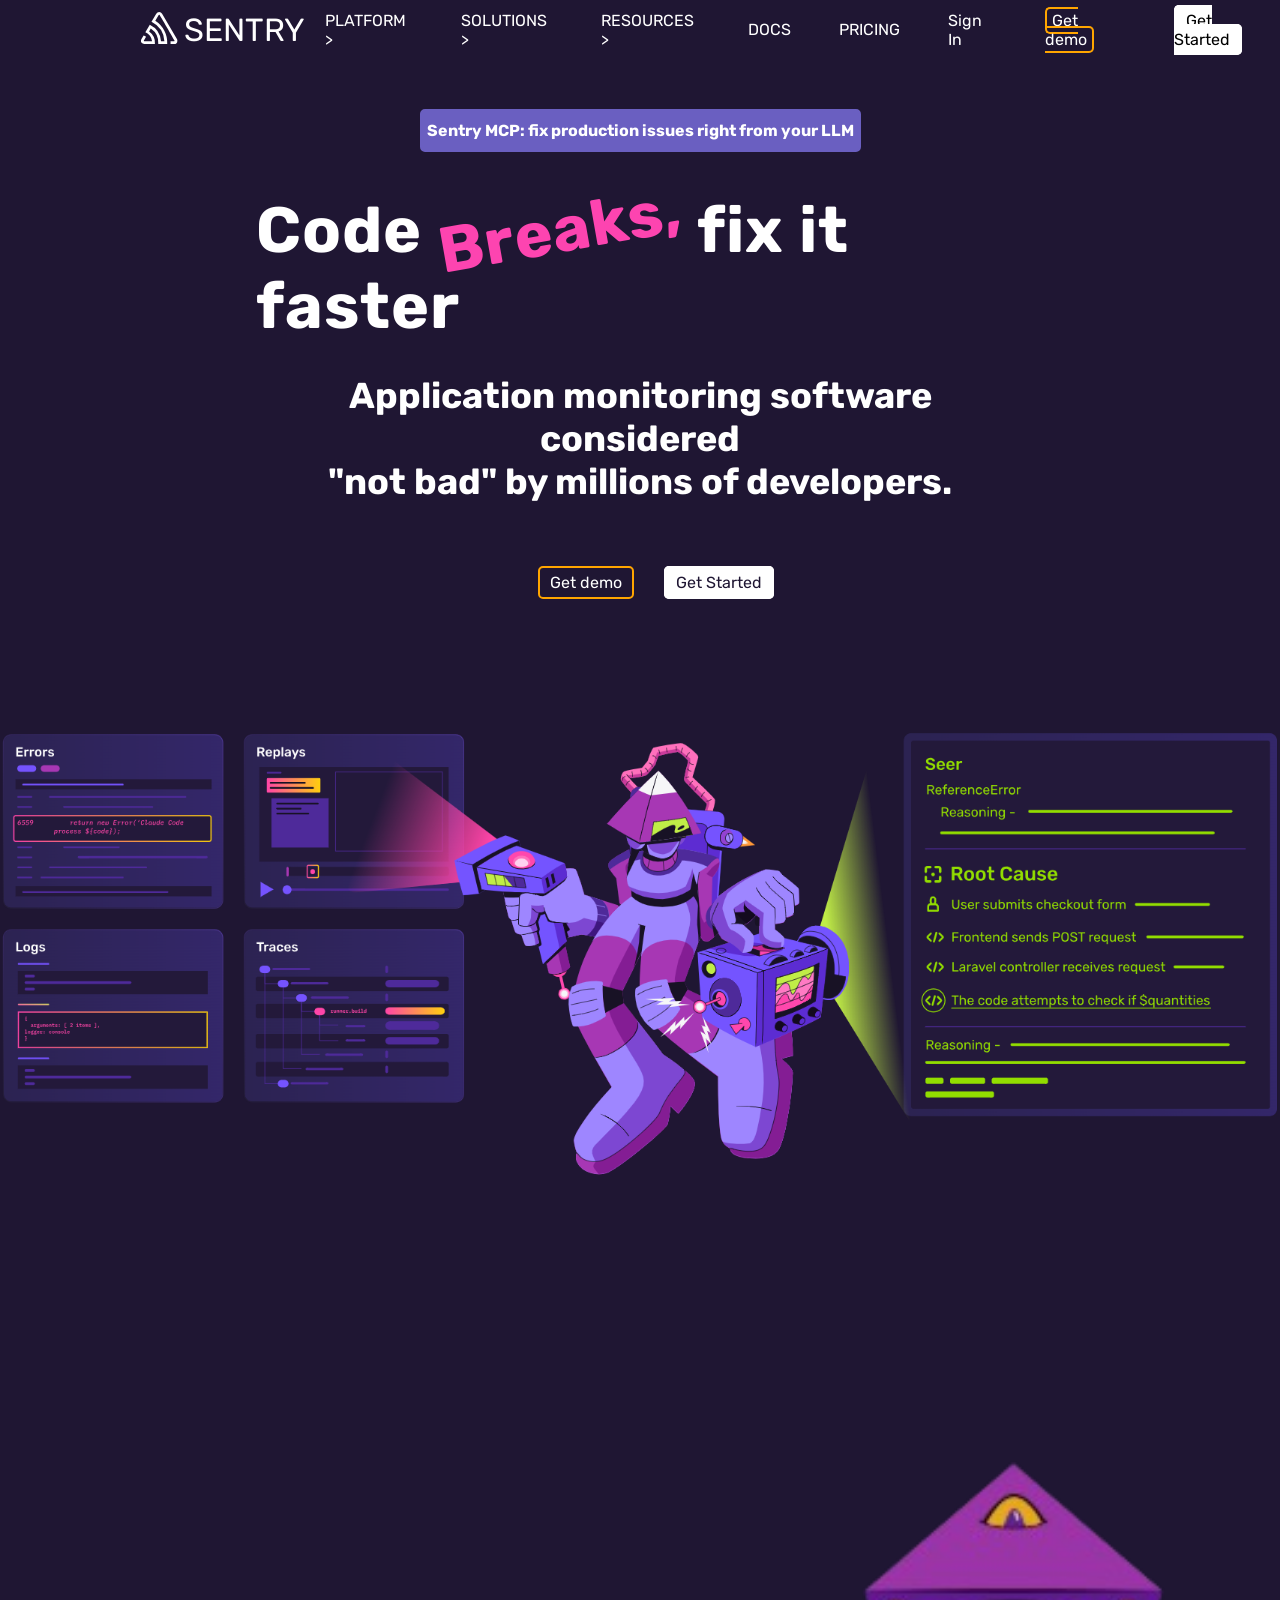
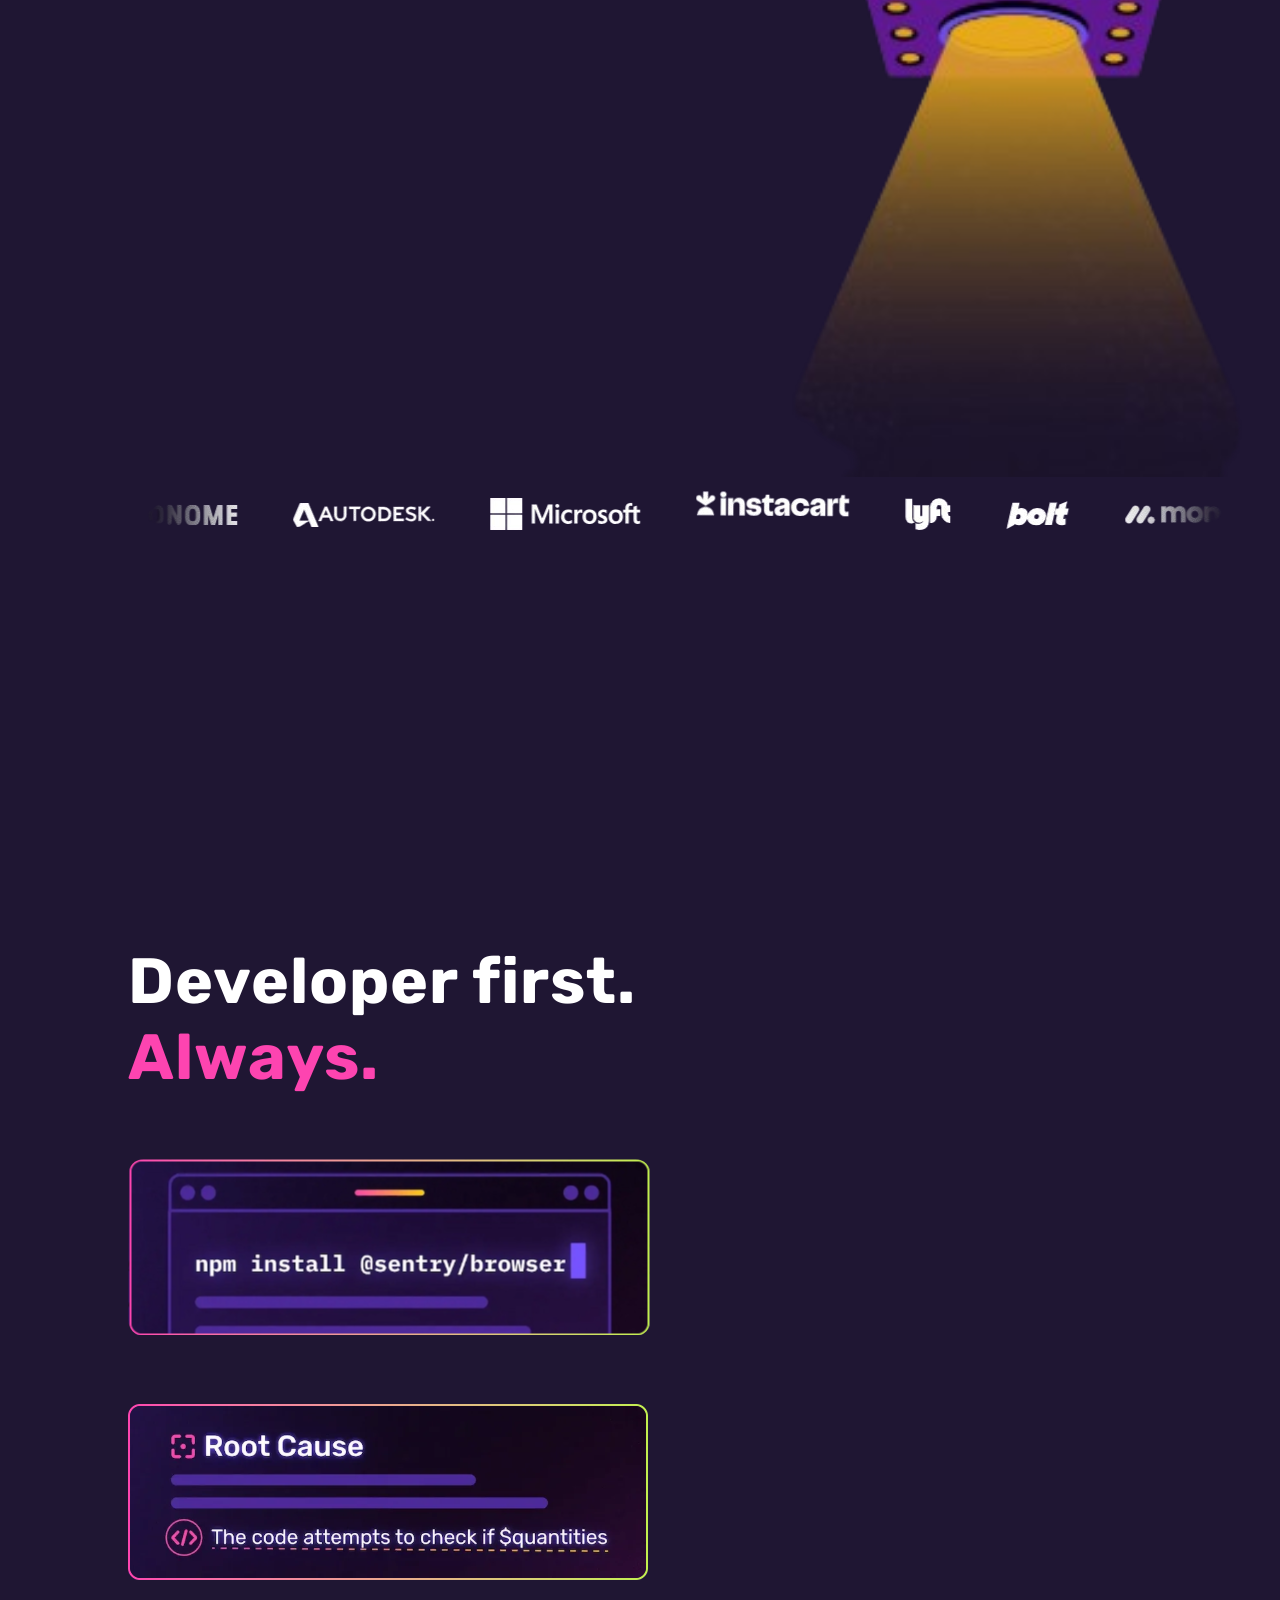
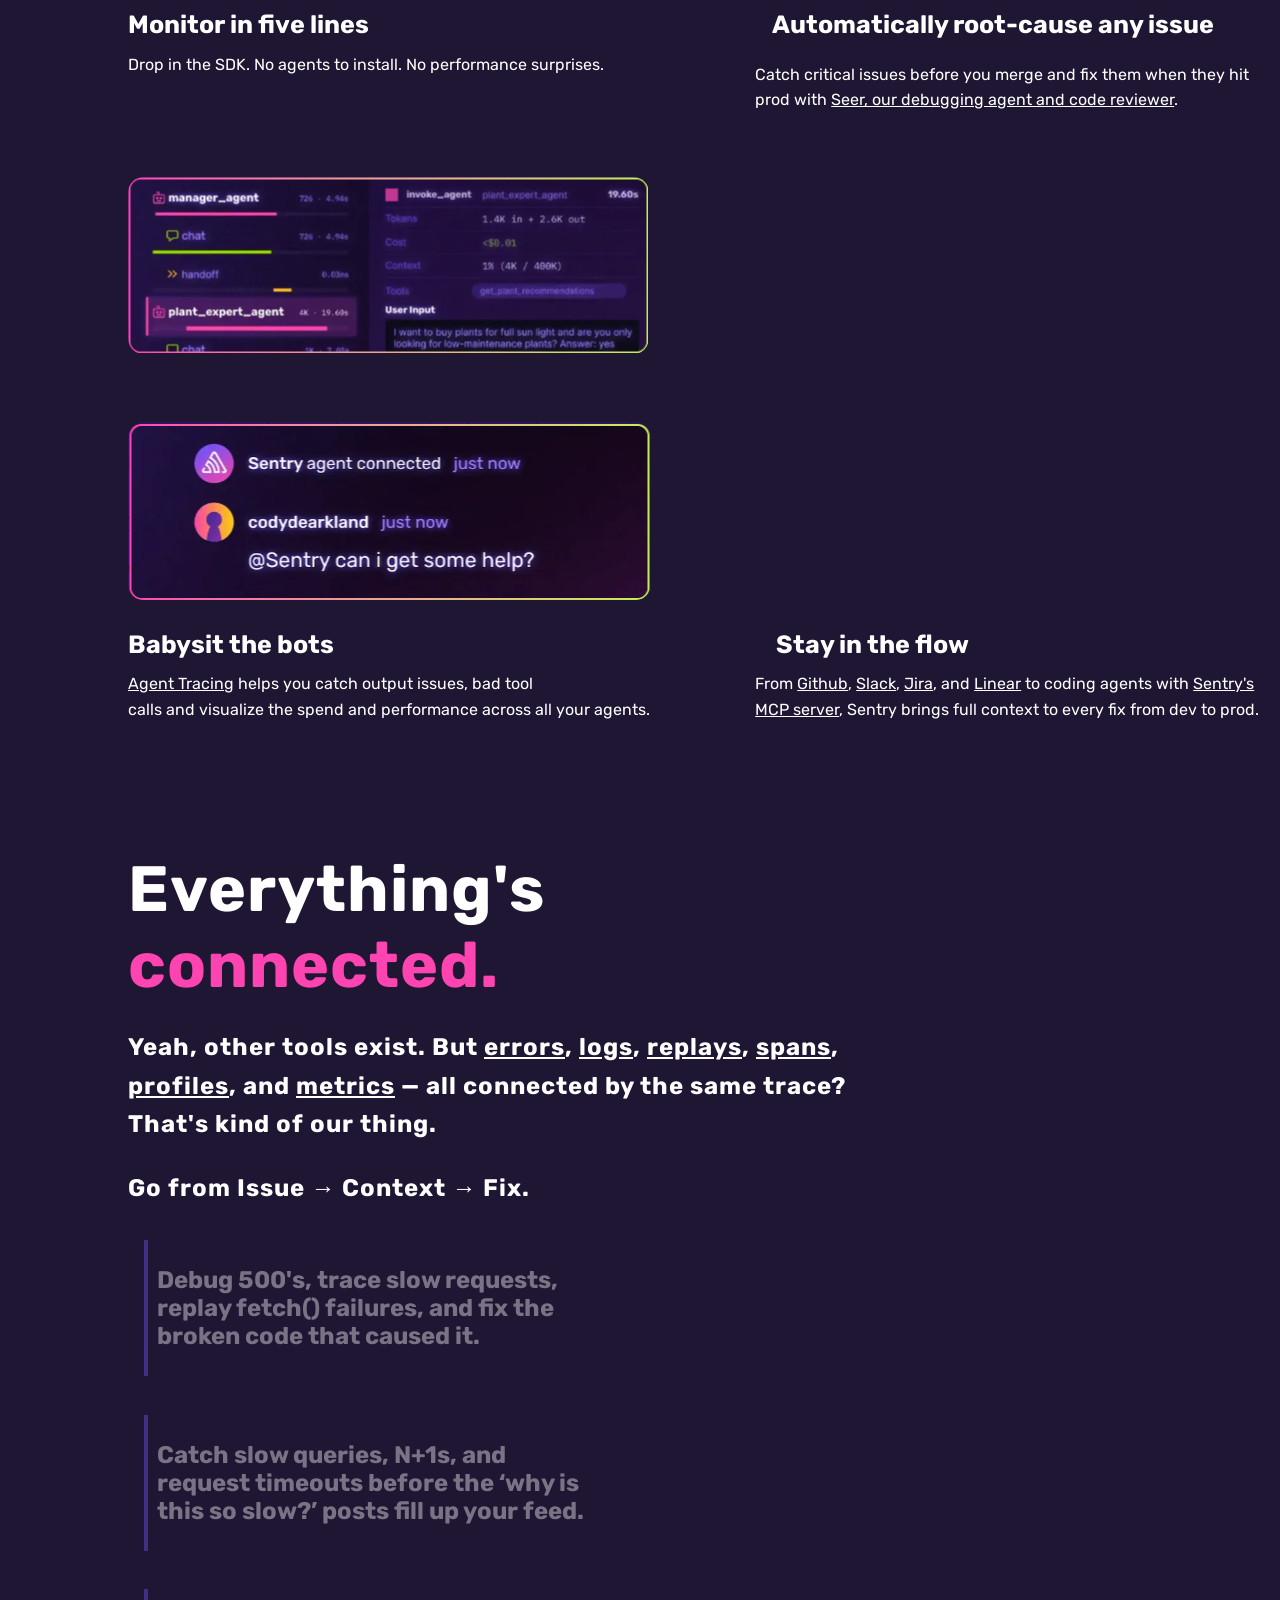
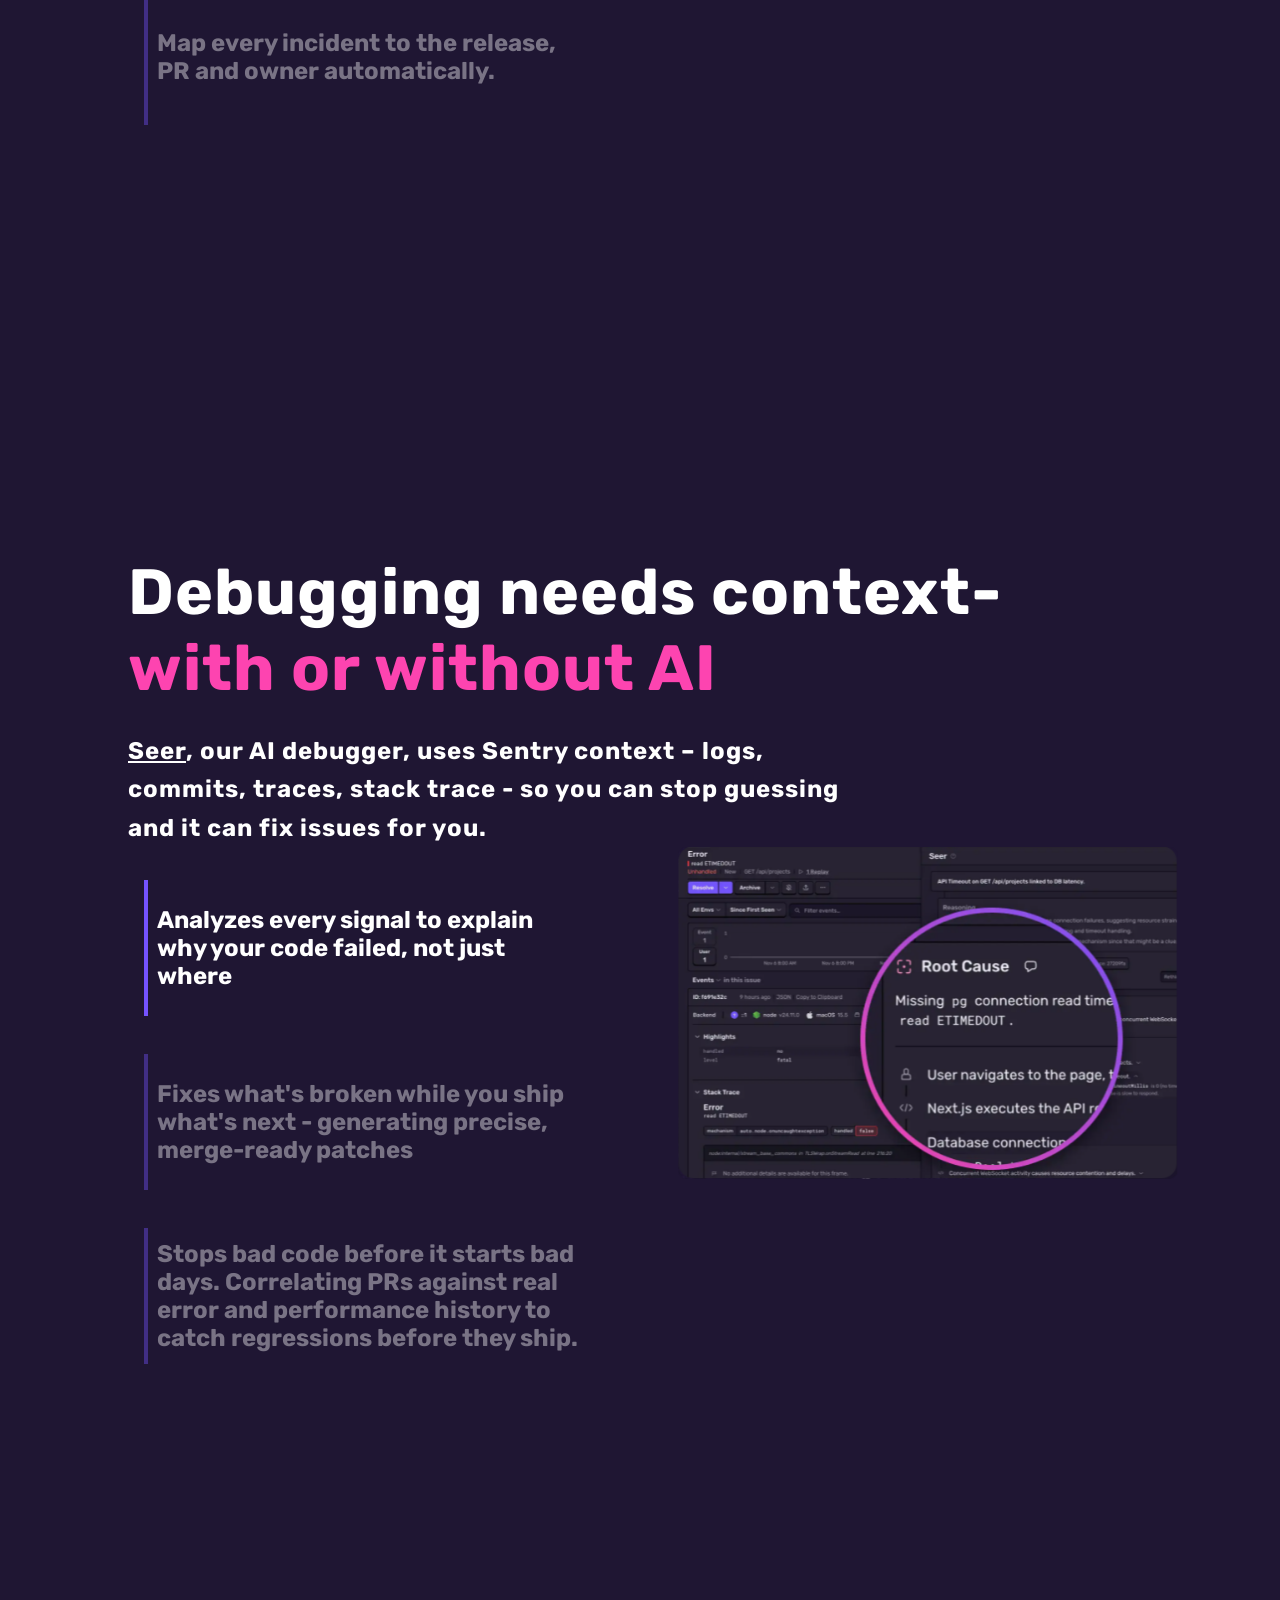
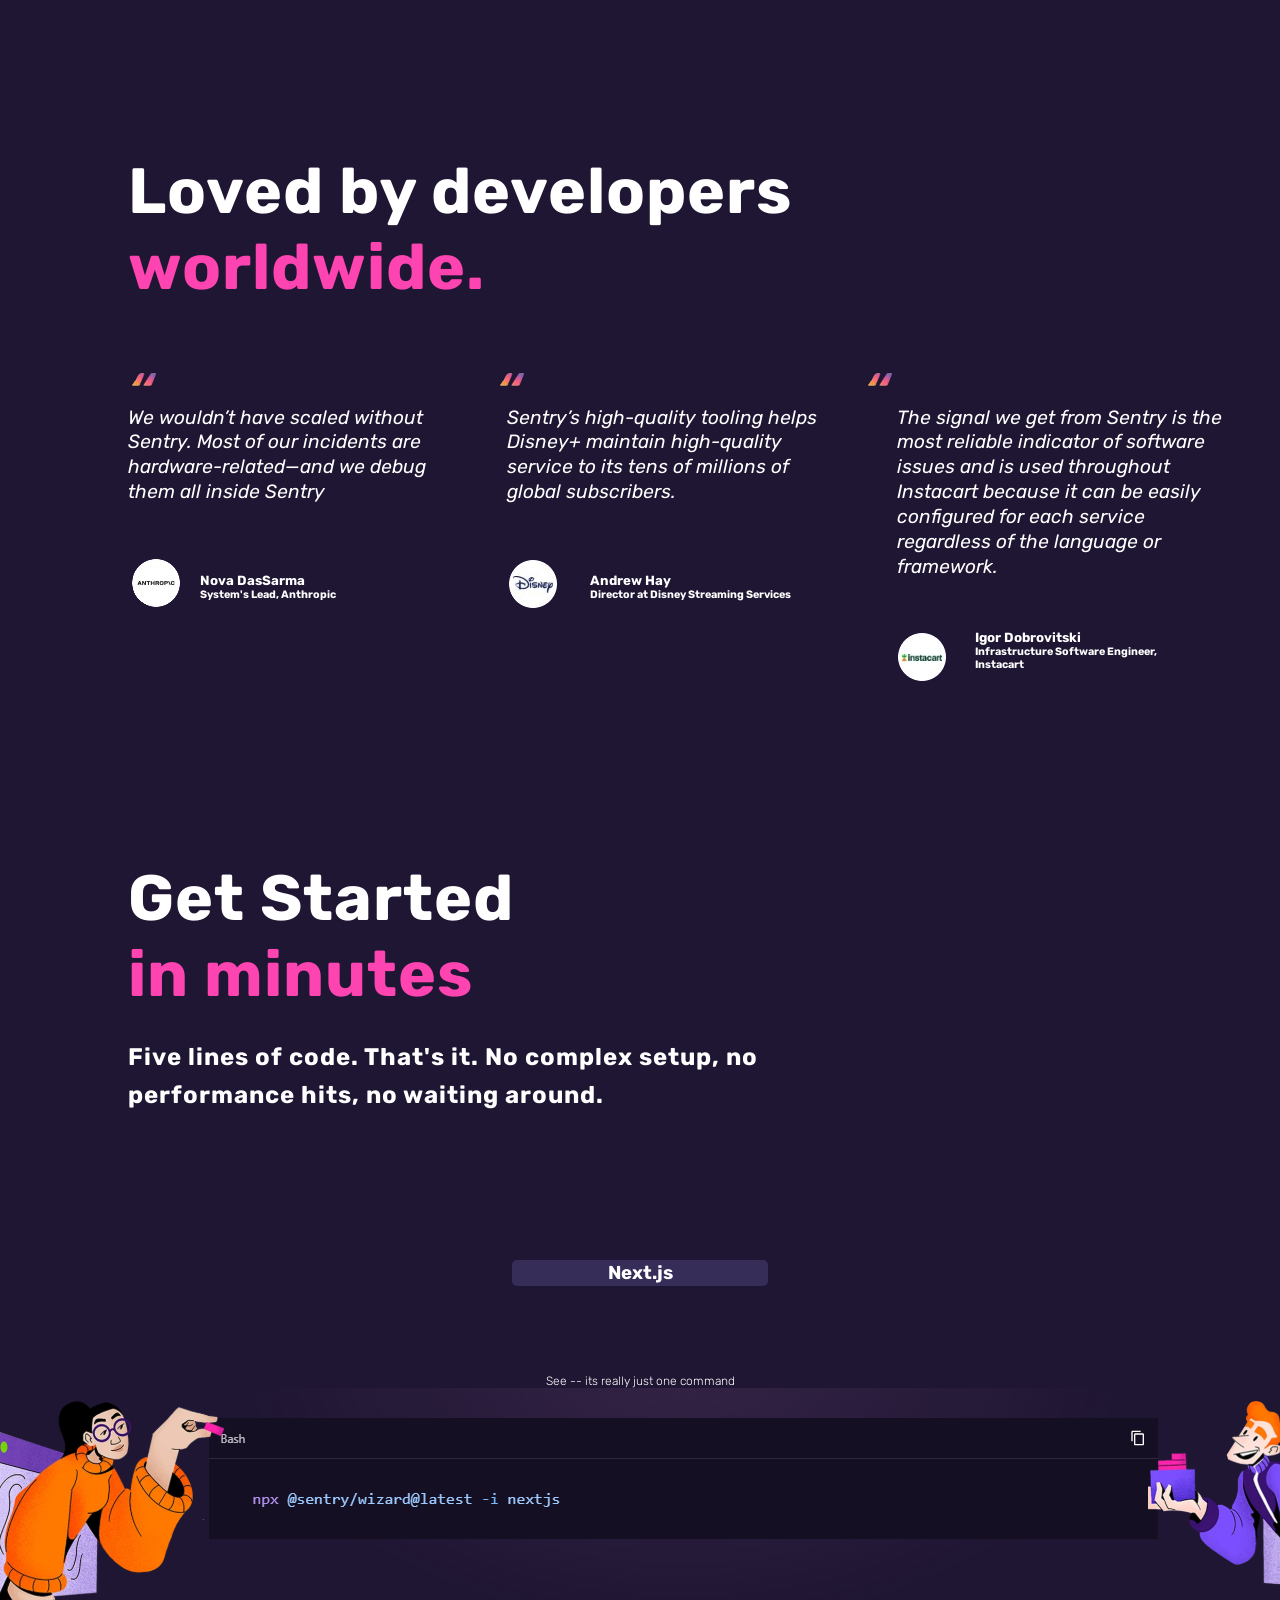
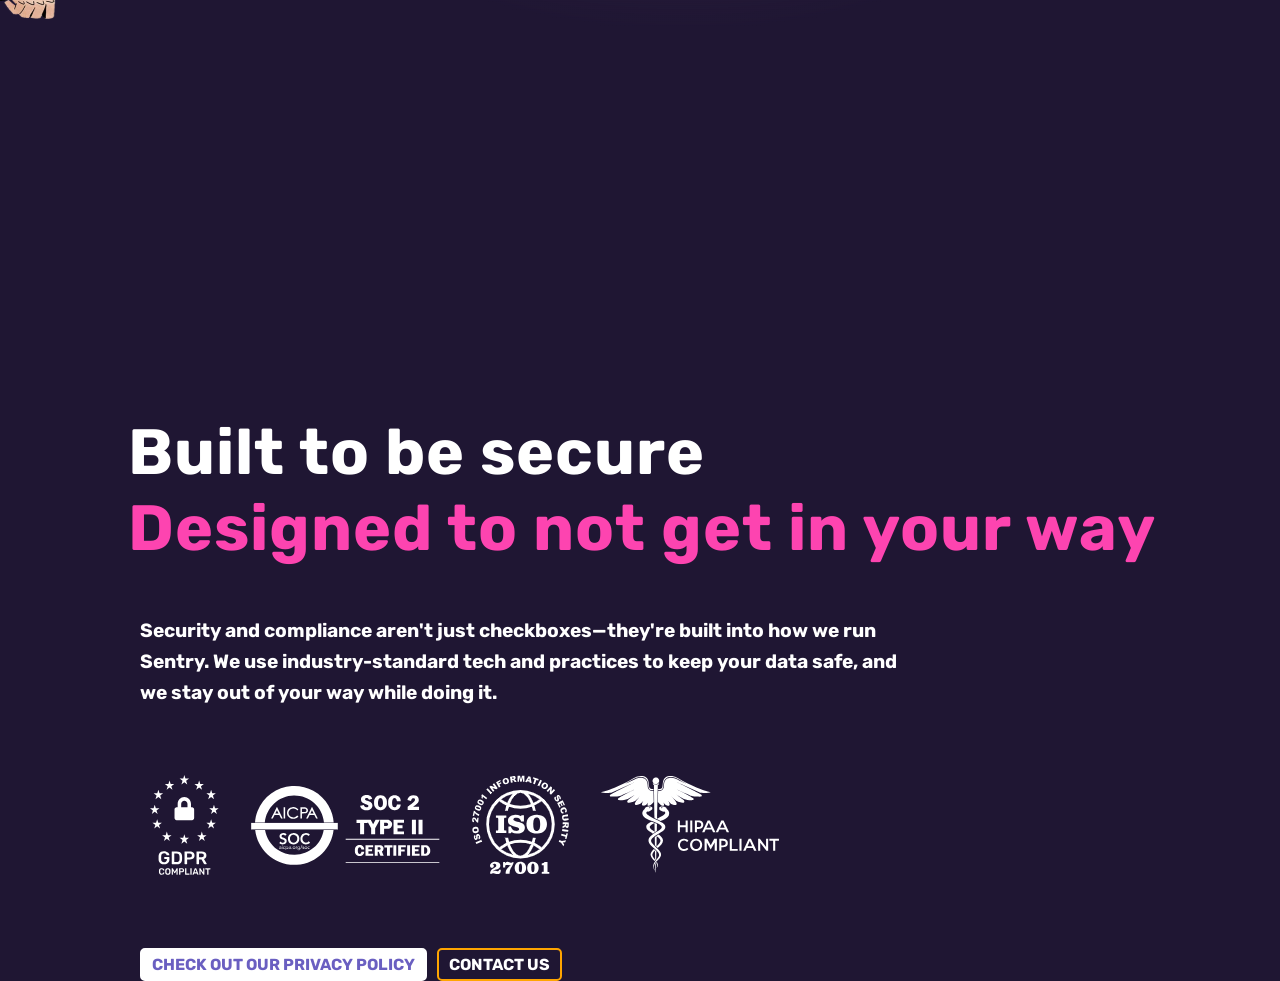
==== commit 1870ea95: "bye bye" ====
--- a/index.html
+++ b/index.html
@@ -9,23 +9,23 @@
 <body>
     <div class="Top-Bar">
         <span class="Top-Bar1">
-            <a href="http://127.0.0.1:5500/index.html" target="_blank"><img src="dvm_task_logo.png" alt="Sentry Logo"></a>
+            <a href="https://adharshauthor-jpg.github.io/dvm_task1/" target="_blank"><img src="dvm_task_logo.png" alt="Sentry Logo"></a>
         </span>
         <div class="Top-Bar3">
-            <a class= "g1" href="http://127.0.0.1:5500/index.html" target="_blank">
+            <a class= "g1" href="https://adharshauthor-jpg.github.io/dvm_task1/" target="_blank">
                 <p>SENTRY</p>
             </a>
         </div>
         <div class="Top-Bar2">
             <ul class="Top-Links">
-                <li><a class="g2" href="http://127.0.0.1:5500/index.html" target="_blank">PLATFORM ></a></li>
-                <li><a class="g2" href="http://127.0.0.1:5500/index.html" target="_blank">SOLUTIONS ></a></li>
-                <li><a class="g2" href="http://127.0.0.1:5500/index.html" target="_blank">RESOURCES ></a></li>
-                <li><a class="g2" href="http://127.0.0.1:5500/index.html" target="_blank">DOCS</a></li>
-                <li><a class="g2" href="http://127.0.0.1:5500/index.html" target="_blank">PRICING</a></li>
-                <li><a class="g2" href="http://127.0.0.1:5500/index.html" target="_blank">Sign In</a></li>
-                <li><a class="g3" href="http://127.0.0.1:5500/index.html" target="_blank">Get demo</a></li>
-                <li><a class="g4" href="http://127.0.0.1:5500/index.html" target="_blank">Get Started</a></li>
+                <li><a class="g2" href="https://adharshauthor-jpg.github.io/dvm_task1/" target="_blank">PLATFORM ></a></li>
+                <li><a class="g2" href="https://adharshauthor-jpg.github.io/dvm_task1/" target="_blank">SOLUTIONS ></a></li>
+                <li><a class="g2" href="https://adharshauthor-jpg.github.io/dvm_task1/" target="_blank">RESOURCES ></a></li>
+                <li><a class="g2" href="https://adharshauthor-jpg.github.io/dvm_task1/" target="_blank">DOCS</a></li>
+                <li><a class="g2" href="https://adharshauthor-jpg.github.io/dvm_task1/" target="_blank">PRICING</a></li>
+                <li><a class="g2" href="https://adharshauthor-jpg.github.io/dvm_task1/" target="_blank">Sign In</a></li>
+                <li><a class="g3" href="https://adharshauthor-jpg.github.io/dvm_task1/" target="_blank">Get demo</a></li>
+                <li><a class="g4" href="https://adharshauthor-jpg.github.io/dvm_task1/" target="_blank">Get Started</a></li>
             </ul>
             <!-- <ul  class="Top-Links1">
                 <li><a class="g3" href="http://127.0.0.1:5500/dvm_task1.html" target="_blank">Get demo</a></li>
@@ -34,7 +34,7 @@
         </div>
     </div>
     <div class="Pop-up">
-        <a class="pop-up-link" href="http://127.0.0.1:5500/index.html" target="_blank">
+        <a class="pop-up-link" href="https://adharshauthor-jpg.github.io/dvm_task1/" target="_blank">
             <h4>Sentry MCP: fix production issues right from your LLM</h4>
         </a>
     </div>
@@ -47,8 +47,8 @@
     </div>
     <div class="links1">
         <ul class="chota">
-            <li><a class="down-links1" href="http://127.0.0.1:5500/index.html" target="_blank">Get demo</a></li>
-            <li><a class="down-links2" href="http://127.0.0.1:5500/index.html" target="_blank">Get Started</a></li>
+            <li><a class="down-links1" href="https://adharshauthor-jpg.github.io/dvm_task1/" target="_blank">Get demo</a></li>
+            <li><a class="down-links2" href="https://adharshauthor-jpg.github.io/dvm_task1/" target="_blank">Get Started</a></li>
         </ul>
     </div>
     <img class="Mascot" src="mascot_mover.png" alt="Moving Mascot">
@@ -211,36 +211,37 @@
         <h3 class="drop-down" style="color:white">Next.js</h3>
     </label>
             <div class="drop-down-menu">
-                <h3><a href="http://127.0.0.1:5500/" target="_blank">Next.js</a></h3>
-                <h3><a href="http://127.0.0.1:5500/" target="_blank">Angular</a></h3>
-                <h3><a href="http://127.0.0.1:5500/" target="_blank">Android</a></h3>
-                <h3><a href="http://127.0.0.1:5500/" target="_blank">iOS</a></h3>
-                <h3><a href="http://127.0.0.1:5500/" target="_blank">Flutter</a></h3>
-                <h3><a href="http://127.0.0.1:5500/" target="_blank">React Native</a></h3>
-                <h3><a href="http://127.0.0.1:5500/" target="_blank">.NET MAUI</a></h3>
-                <h3><a href="http://127.0.0.1:5500/" target="_blank">Python</a></h3>
-                <h3><a href="http://127.0.0.1:5500/" target="_blank">Node.js</a></h3><h3><a href="http://127.0.0.1:5500/">Angular</a></h3>
-                <h3><a href="http://127.0.0.1:5500/" target="_blank">React</a></h3>
-                <h3><a href="http://127.0.0.1:5500/" target="_blank">.NET</a></h3>
-                <h3><a href="http://127.0.0.1:5500/" target="_blank">GO</a></h3>
-                <h3><a href="http://127.0.0.1:5500/" target="_blank">Swift</a></h3>
-                <h3><a href="http://127.0.0.1:5500/" target="_blank">Ruby</a></h3>
-                <h3><a href="http://127.0.0.1:5500/" target="_blank">PHP</a></h3>
-                <h3><a href="http://127.0.0.1:5500/" target="_blank">Laravel</a></h3>
-                <h3><a href="http://127.0.0.1:5500/" target="_blank">ASP.NET Core</a></h3>
-                <h3><a href="http://127.0.0.1:5500/" target="_blank">Springboot</a></h3>
-                <h3><a href="http://127.0.0.1:5500/" target="_blank">View</a></h3>
-                <h3><a href="http://127.0.0.1:5500/" target="_blank">Solid</a></h3>
-                <h3><a href="http://127.0.0.1:5500/" target="_blank">Svelto</a></h3>
+                <h3><a href="https://adharshauthor-jpg.github.io/dvm_task1/" target="_blank">Next.js</a></h3>
+                <h3><a href="https://adharshauthor-jpg.github.io/dvm_task1/" target="_blank">Angular</a></h3>
+                <h3><a href="https://adharshauthor-jpg.github.io/dvm_task1/" target="_blank">Android</a></h3>
+                <h3><a href="https://adharshauthor-jpg.github.io/dvm_task1/" target="_blank">iOS</a></h3>
+                <h3><a href="https://adharshauthor-jpg.github.io/dvm_task1/" target="_blank">Flutter</a></h3>
+                <h3><a href="https://adharshauthor-jpg.github.io/dvm_task1/" target="_blank">React Native</a></h3>
+                <h3><a href="https://adharshauthor-jpg.github.io/dvm_task1/" target="_blank">.NET MAUI</a></h3>
+                <h3><a href="https://adharshauthor-jpg.github.io/dvm_task1/" target="_blank">Python</a></h3>
+                <h3><a href="https://adharshauthor-jpg.github.io/dvm_task1/" target="_blank">Node.js</a></h3><h3><a href="http://127.0.0.1:5500/">Angular</a></h3>
+                <h3><a href="https://adharshauthor-jpg.github.io/dvm_task1/" target="_blank">React</a></h3>
+                <h3><a href="https://adharshauthor-jpg.github.io/dvm_task1/" target="_blank">.NET</a></h3>
+                <h3><a href="https://adharshauthor-jpg.github.io/dvm_task1/" target="_blank">GO</a></h3>
+                <h3><a href="https://adharshauthor-jpg.github.io/dvm_task1/" target="_blank">Swift</a></h3>
+                <h3><a href="https://adharshauthor-jpg.github.io/dvm_task1/" target="_blank">Ruby</a></h3>
+                <h3><a href="https://adharshauthor-jpg.github.io/dvm_task1/" target="_blank">PHP</a></h3>
+                <h3><a href="https://adharshauthor-jpg.github.io/dvm_task1/" target="_blank">Laravel</a></h3>
+                <h3><a href="https://adharshauthor-jpg.github.io/dvm_task1/" target="_blank">ASP.NET Core</a></h3>
+                <h3><a href="https://adharshauthor-jpg.github.io/dvm_task1/" target="_blank">Springboot</a></h3>
+                <h3><a href="https://adharshauthor-jpg.github.io/dvm_task1/" target="_blank">View</a></h3>
+                <h3><a href="https://adharshauthor-jpg.github.io/dvm_task1/" target="_blank">Solid</a></h3>
+                <h3><a href="https://adharshauthor-jpg.github.io/dvm_task1/" target="_blank">Svelto</a></h3>
             </div>
             <h6 class="small_subtext">See -- its really just one command</h6>
+            <img class="final-img" src="bottom_image.png" alt="Bottom cool pic">
             <h1 class="Title">Built to be secure</h1>
             <h1 class="Pink">Designed to not get in your way</h1>
             <h4 class="cheetah">Security and compliance aren't just checkboxes—they're built into how we run <br>Sentry. We use industry-standard tech and practices to keep your data safe, and <br>we stay out of your way while doing it.</h4>
             <img class="logo-column" src="logos-dvm.png" alt="dvm-logos">
             <div class="flex-father">
-                <h4 class="flex-son"><a class="linky" href="http://127.0.0.1:5500/">CHECK OUT OUR PRIVACY POLICY</a></h4>
-                <h4 class="flex-daughter"><a class="blinky" href="http://127.0.0.1:5500/">CONTACT US</a></h4>
+                <h4 class="flex-son"><a class="linky" href="https://adharshauthor-jpg.github.io/dvm_task1/">CHECK OUT OUR PRIVACY POLICY</a></h4>
+                <h4 class="flex-daughter"><a class="blinky" href="https://adharshauthor-jpg.github.io/dvm_task1/">CONTACT US</a></h4>
             </div>
 
 
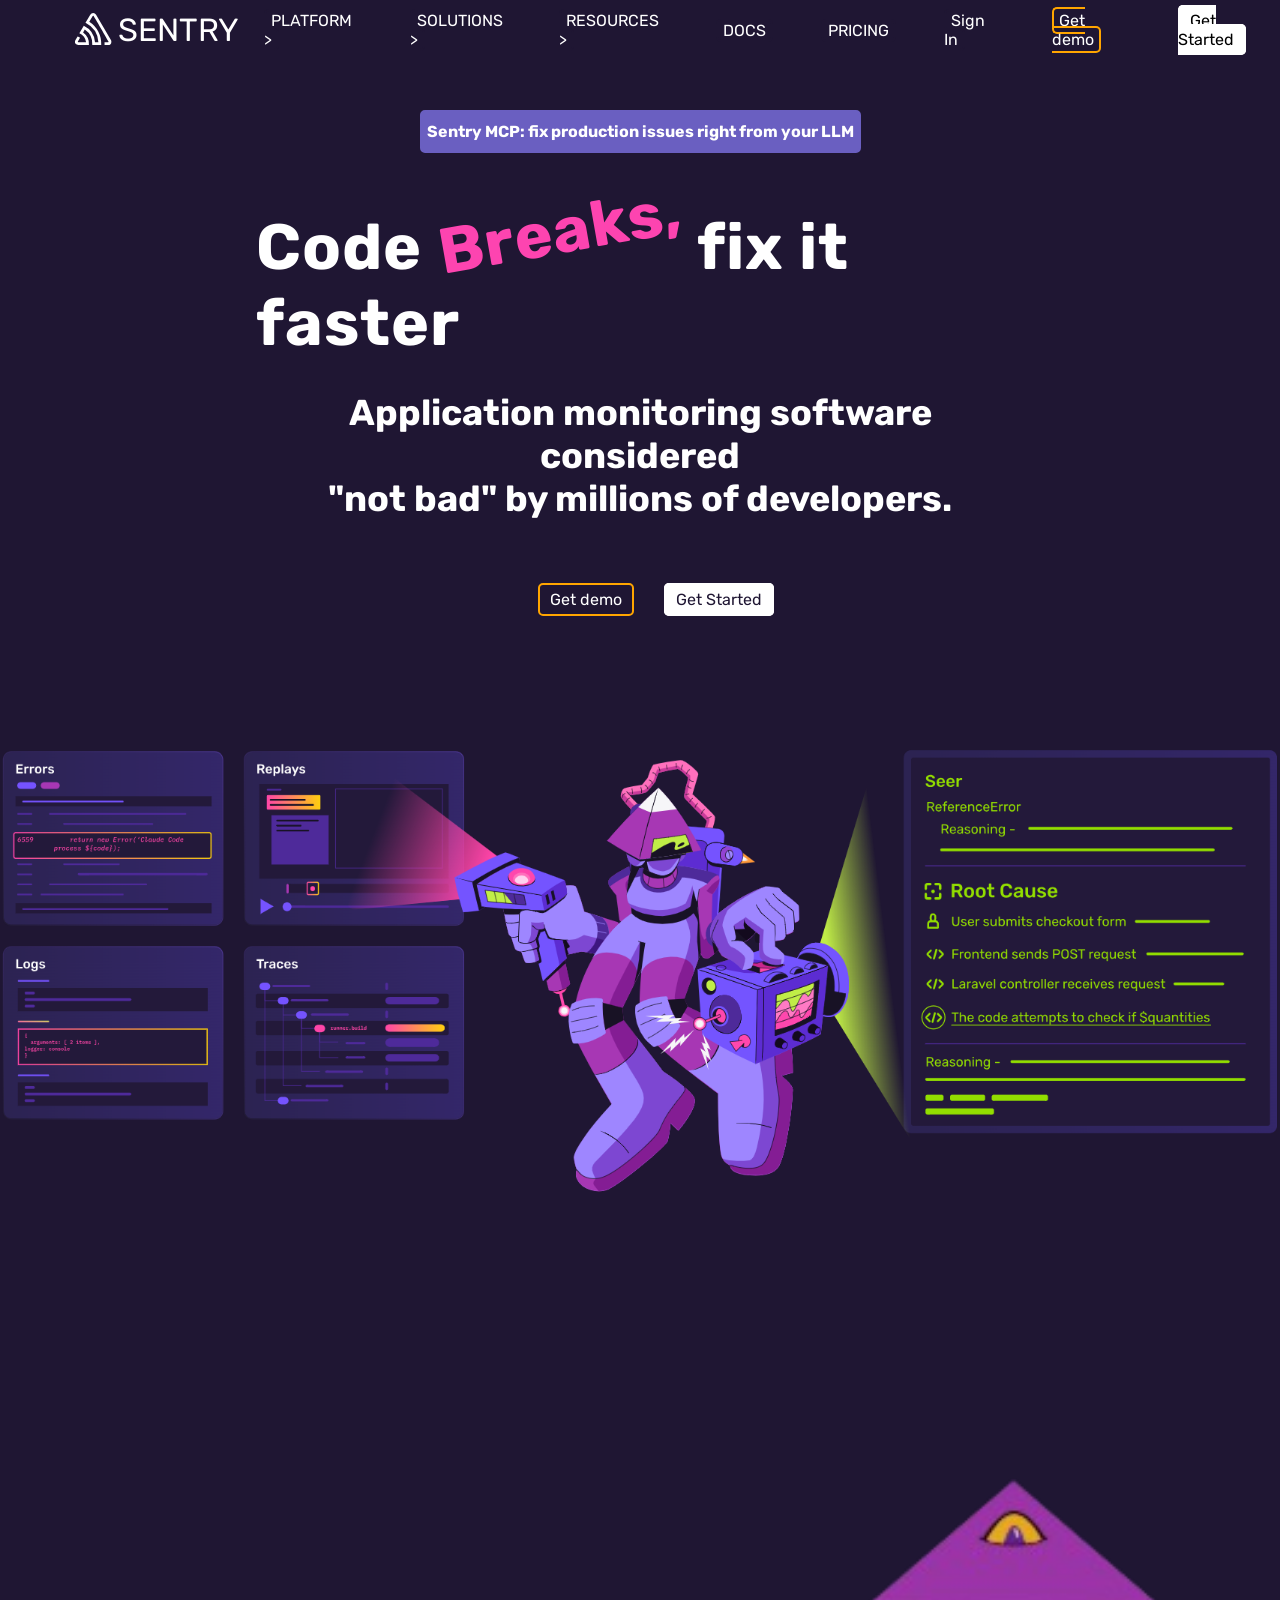
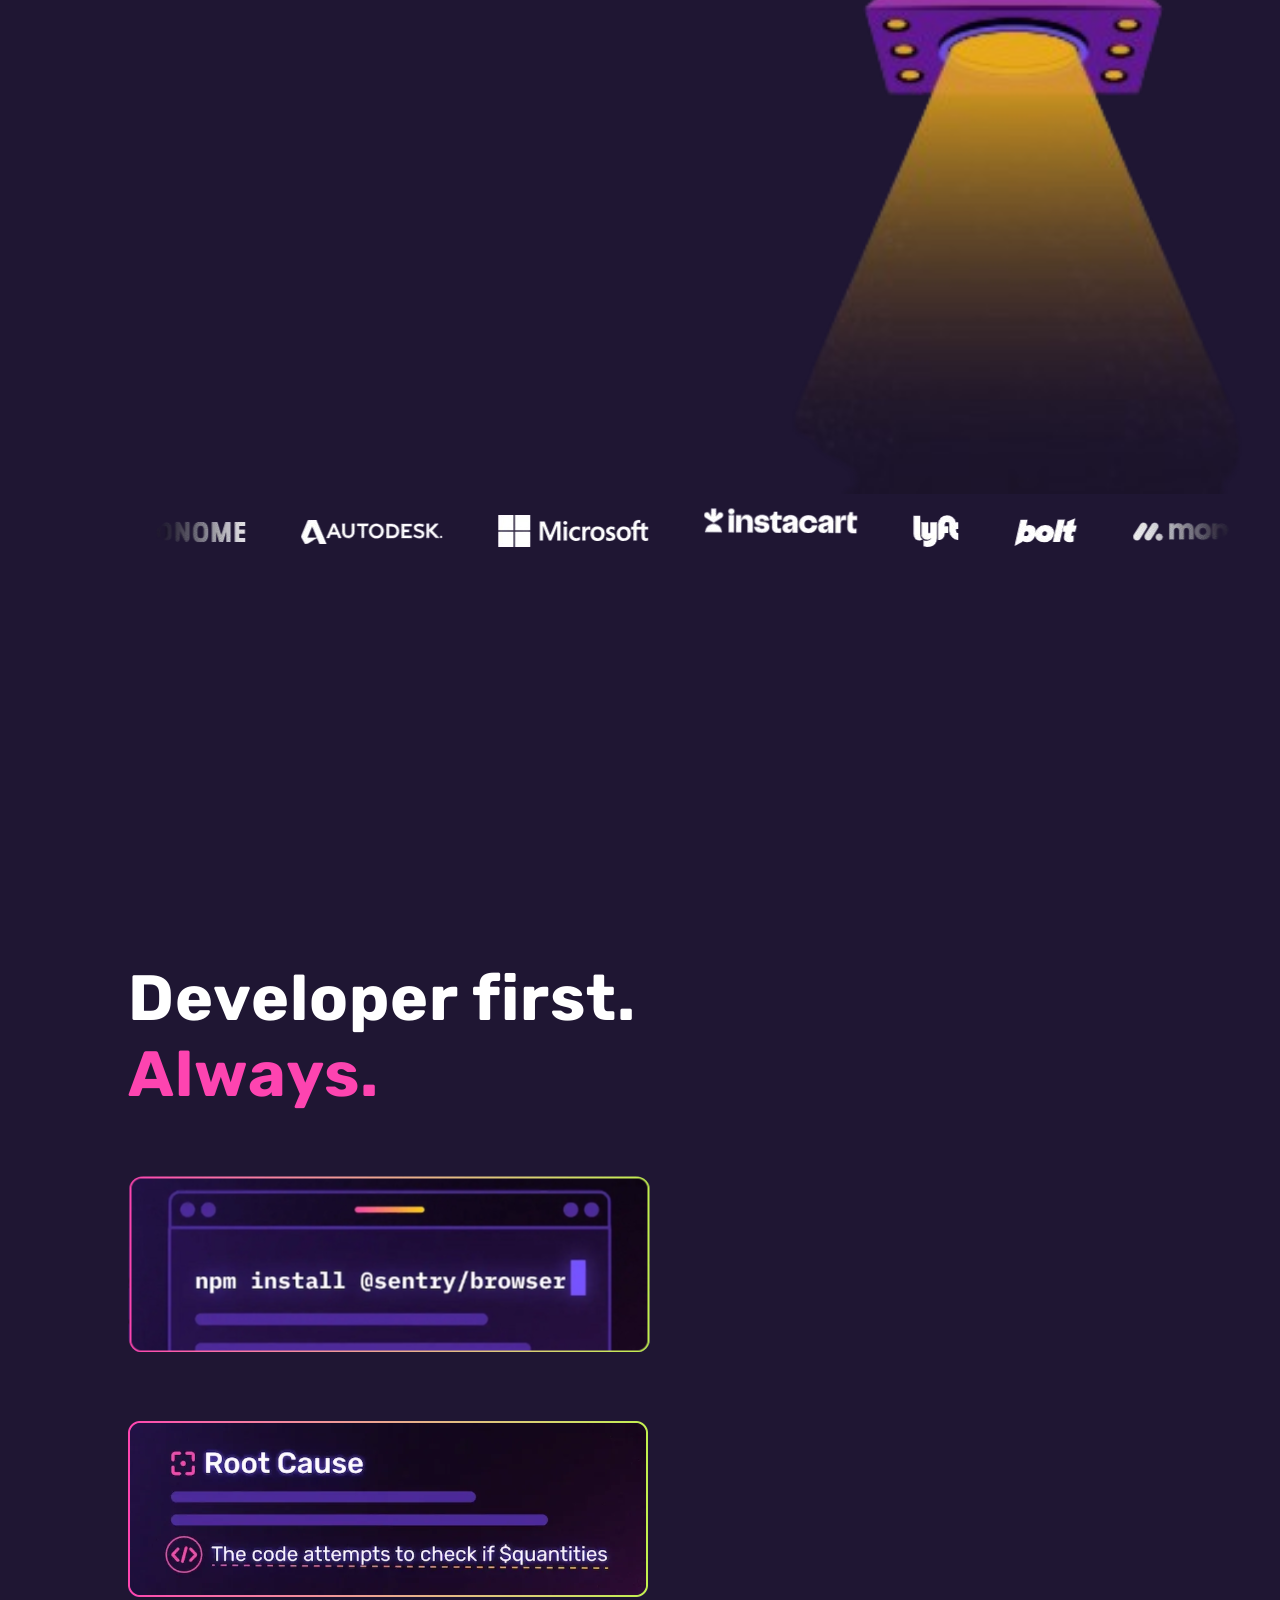
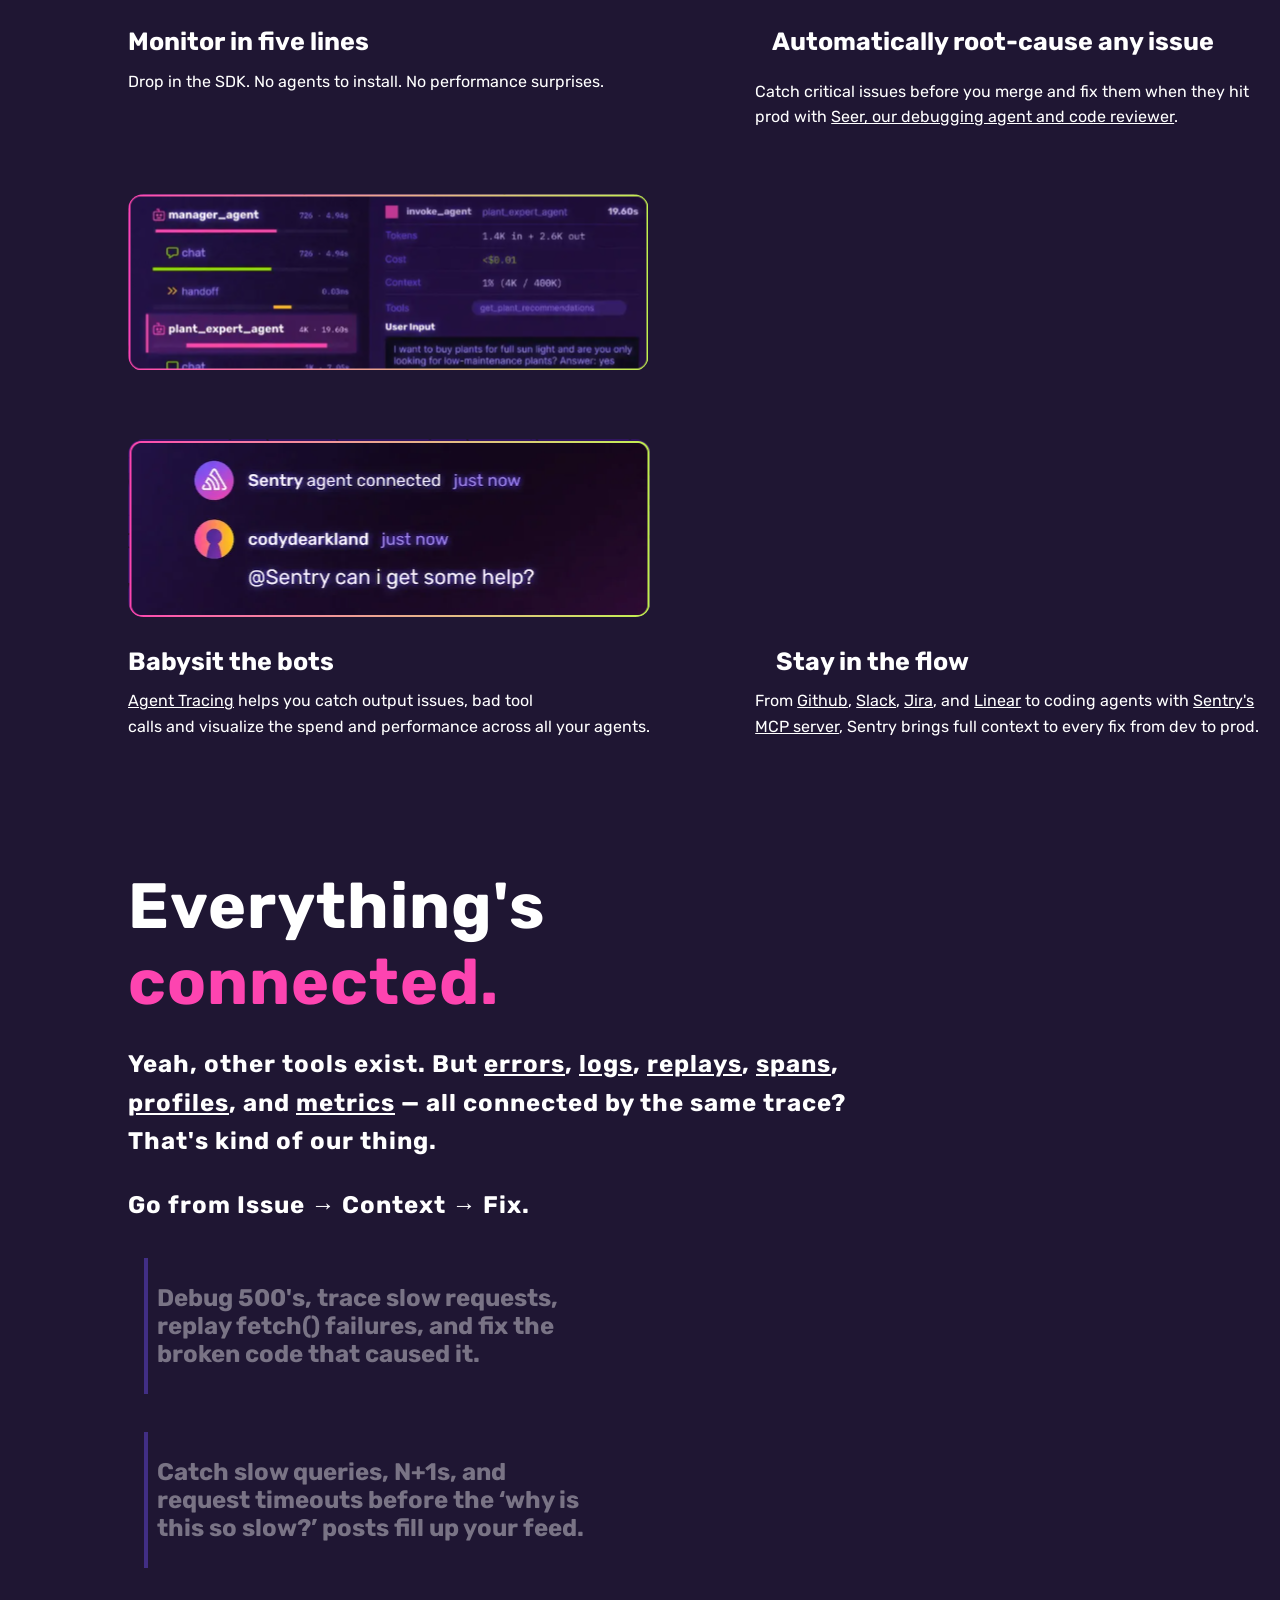
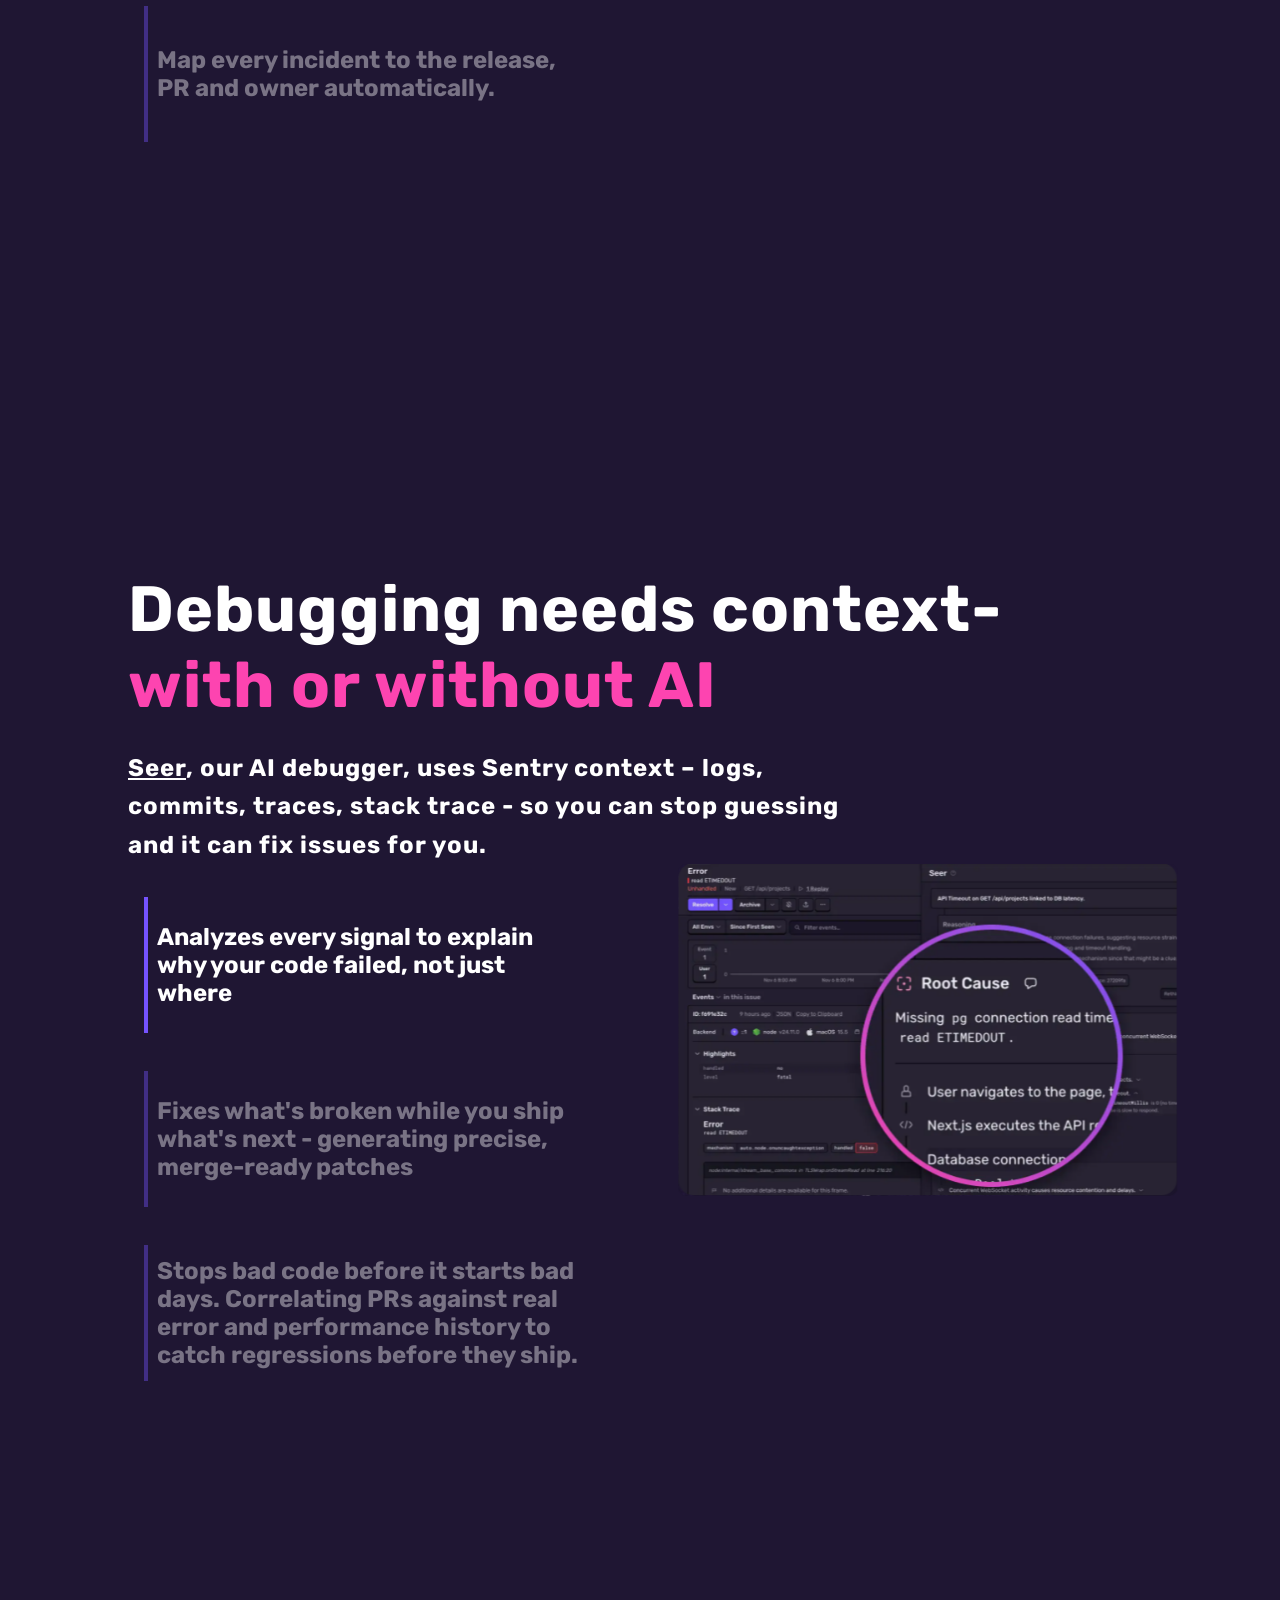
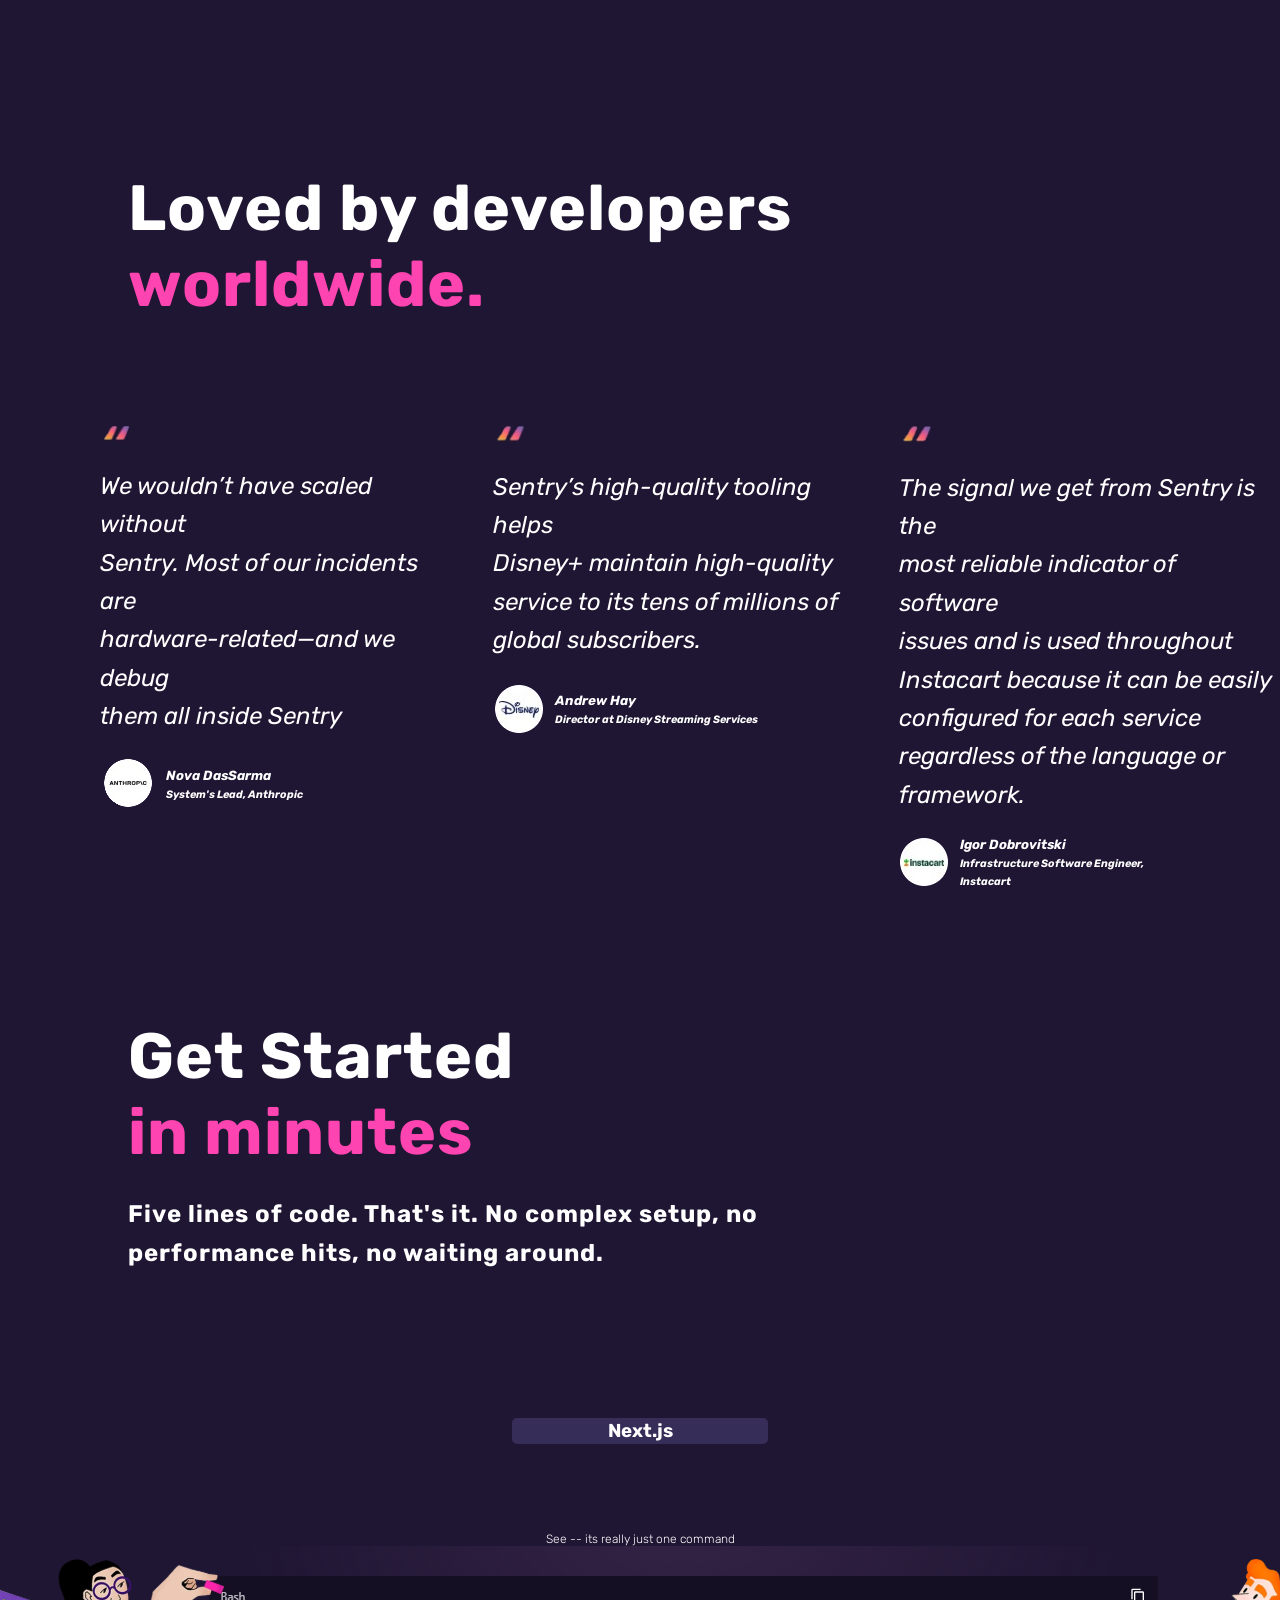
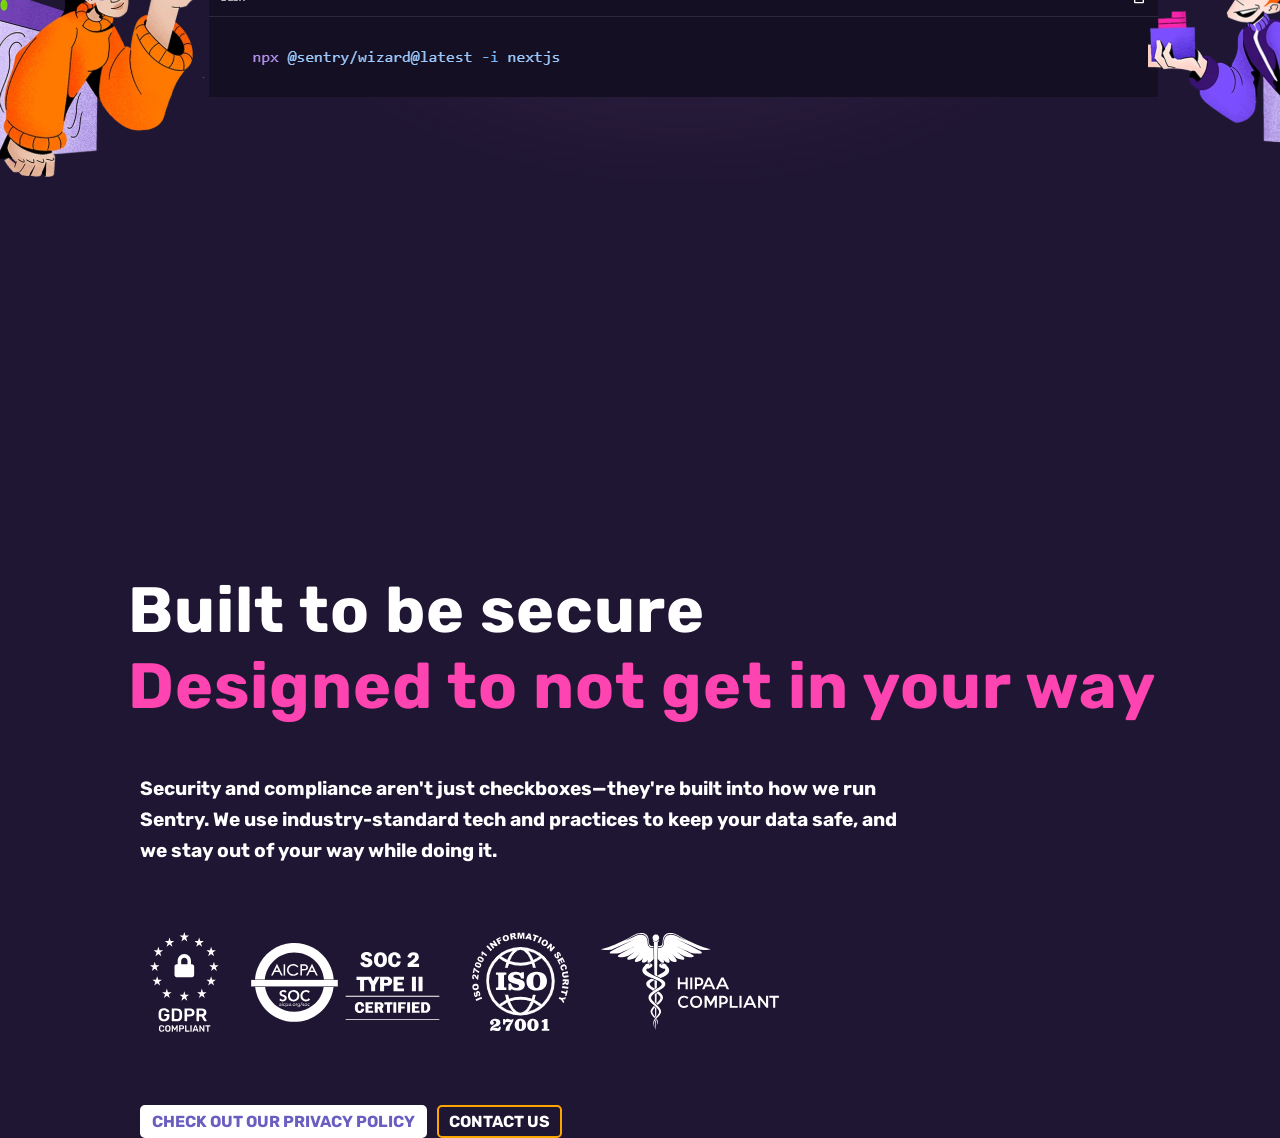
==== commit efa6b05c: "Fixed header thing, overflow and quotes area" ====
--- a/index.html
+++ b/index.html
@@ -117,6 +117,7 @@
         <img src="stack_image2-modified.png" id="img2A">
         <img src="stack_image3-modified.png" id="img3A">
     </div>
+</div>
 
 </div>
 
@@ -172,37 +173,42 @@
     </div> -->
     <h1 class="Title">Loved by developers</h1>
     <h1 class="Pink">worldwide.</h1>
-    <div class="flexystylequotes">
-    <img src="style_quotes-removebg-preview.png" alt="quotes">
-    <img src="style_quotes-removebg-preview.png" alt="quotes">
-    <img src="style_quotes-removebg-preview.png" alt="quotes">
-    </div>
-    <div class="flexyquotes">
-        <p>We wouldn’t have scaled without <br>Sentry. Most of our incidents are <br>hardware-related—and we debug <br>them all inside Sentry<br><br><br>
+  
+<div class="zesty-flex">
+<div class="zesty-paragraphs">
+    <img class="quote-image" src="style_quotes-removebg-preview.png">
+    <p class="cute-para">We wouldn’t have scaled without <br>Sentry. Most of our incidents are <br>hardware-related—and we debug <br>them all inside Sentry</p>
+    <div class="zesty-quotes">
         <img src="anthropic_logo-removebg-preview.png" alt="ant">
-        </p>
-    <p>Sentry’s high-quality tooling helps <br>Disney+ maintain high-quality <br>service to its tens of millions of <br>global subscribers.<br><br><br>
-    <img src="disney_logo-removebg-preview.png" alt="ant"></p>
-    <p>The signal we get from Sentry is the <br>most reliable indicator of software <br>issues and is used throughout <br>Instacart because it can be easily <br>configured for each service <br>regardless of the language or <br>framework.<br><br><br>
-    <img src="Instacart_logo-removebg-preview.png" alt="ant"></p>
-    </div>
-    <div class="Text1">
-        <h5 class="Title-small">Nova DasSarma</h5>
-        <h6 class="Title-smaller">System's Lead, Anthropic</h6>
-    </div>
-     <div class="Text2">
-        <h5 class="Title-small">Andrew Hay</h5>
-        <h6 class="Title-smaller">Director at Disney Streaming Services</h6>
-    </div>
-     <div class="Text3">
-        <h5 class="Title-small">Igor Dobrovitski</h5>
-        <h6 class="Title-smaller">Infrastructure Software Engineer,<br>Instacart</h6>
-    </div>
-    <!-- <div class="flexystylequotes">
-        <img src="anthropic_logo-removebg-preview.png" alt="ant">
-        <img src="disney_logo-removebg-preview.png" alt="ant">
+        <div class="zesty_name_tag">
+            <h5 class="zesty-small">Nova DasSarma</h5>
+            <h6 class="zesty-smaller">System's Lead, Anthropic</h6>
+        </div>
+    </div>
+</div>
+<div class="zesty-paragraphs">
+    <img class="quote-image" src="style_quotes-removebg-preview.png">
+    <p class="cute-para">Sentry’s high-quality tooling helps <br>Disney+ maintain high-quality <br>service to its tens of millions of <br>global subscribers.</p>
+    <div class="zesty-quotes">
+        <img src="disney_logo-removebg-preview.png" alt="dis">
+        <div class="zesty_name_tag">
+            <h5 class="zesty-small">Andrew Hay</h5>
+        <h6 class="zesty-smaller">Director at Disney Streaming Services</h6>
+        </div>
+    </div>
+</div>
+<div class="zesty-paragraphs">
+    <img class="quote-image" src="style_quotes-removebg-preview.png">
+    <p class="cute-para">The signal we get from Sentry is the <br>most reliable indicator of software <br>issues and is used throughout <br>Instacart because it can be easily <br>configured for each service <br>regardless of the language or <br>framework.
+    <div class="zesty-quotes">
         <img src="Instacart_logo-removebg-preview.png" alt="ant">
-    </div> -->
+        <div class="zesty_name_tag">
+            <h5 class="zesty-small">Igor Dobrovitski</h5>
+        <h6 class="zesty-smaller">Infrastructure Software Engineer,<br>Instacart</h6>
+        </div>
+    </div>
+</div>
+</div>
     <h1 class="Title1">Get Started</h1>
     <h1 class="Pink">in minutes</h1>
     <h2 class="SubText1">Five lines of code. That's it. No complex setup, no <br>performance hits, no waiting around.</h2>
--- a/css/dvm_task1_style.css
+++ b/css/dvm_task1_style.css
@@ -3,6 +3,10 @@
     margin:0;
     padding:0;
     box-sizing:border-box;
+    overflow-x:none;
+}
+body {
+  overflow-x: hidden;
 }
 .Top-Bar{
     margin-top:0;
@@ -16,6 +20,7 @@
     top:0;
     left:0;
     z-index:100;
+    overflow-x: hidden;
 }
 .Top-Bar1{
     display: flex;
@@ -27,17 +32,18 @@
     position:sticky;
     /* border:2px solid #1f1633;
     border: width 100px; */
-    padding-left:130px;
-    padding-top: 2px;
-    padding-bottom:2px;
+    padding-left:5%;
+    padding-top: 0.2%;
+    padding-bottom:0.2%;
 }
 .Pink-Banner{
     display:inline-block;
     color:#fd44b0;
     transform:rotate(-10deg);
+    overflow-x:hidden;
 }
 .logo_chain{
-    margin-left:120px;
+    margin-left:10%;
 }
 a.g1{
     text-decoration:none;
@@ -54,9 +60,9 @@
     position:sticky;
     /* border:2px solid #1f1633;
     border: width 100px; */
-    padding-left:20px;
-    padding-top: 2px;
-    padding-bottom:2px;
+    padding-left:2%;
+    padding-top: 0.2%;
+    padding-bottom:0.2%;
 }
 a.g2{
     text-decoration:none;
@@ -65,6 +71,11 @@
     font-size: 1.0rem;
     /* border:2px solid #1f1633; */
     /* padding-left:160px; */
+    border:2px solid #1f1633;
+    border-radius: 5px;
+    padding-left:5px;
+    padding-right:5px;
+    background-color: #1f1633;
 }
 a.g2:hover{
     border:2px solid #6a5fc1;
@@ -182,7 +193,6 @@
     margin-right:20%;
     margin-top:20px;
     text-align:center;
-    text-weight:200px;
     margin-top:30px;
 }
 .links1{
@@ -486,7 +496,6 @@
     
     font-family:Rubik;
     text-align:center;
-    z-axis:2;
     border:2px solid #362d59;
     background-color:#362d59;
     margin-left:40%;
@@ -497,7 +506,6 @@
     margin-top:10%;
     font-family:Rubik;
     text-align:center;
-    z-axis:2;
     border:2px solid #362d59;
     background-color:#362d59;
     margin-left:40%;
@@ -632,4 +640,39 @@
 }
 a.g9{
     text-decoration: underline;
+}
+.flexysmallquotes{
+    display:flex;
+    flex-direction:row;
+    gap:5px;
+}
+.zesty-quotes{
+    display:flex;
+    flex-direction:row;
+    align-items: center;
+    color:white;
+    font-family:"Rubik";
+    gap:10px;
+}
+.quote-image{
+    width:10%;
+}
+.zesty-paragraphs{
+    display:flex;
+    flex-direction:column;
+    gap:20px;
+    font-family:"Rubik";
+    color:white;
+    font-style:italic;
+    line-height:1.6;
+}
+.cute-para{
+    font-size:1.5rem;
+}
+.zesty-flex{
+    display:flex;
+    flex-direction:row;
+    margin-left:100px;
+    gap:40px;
+    margin-top:100px;
 }
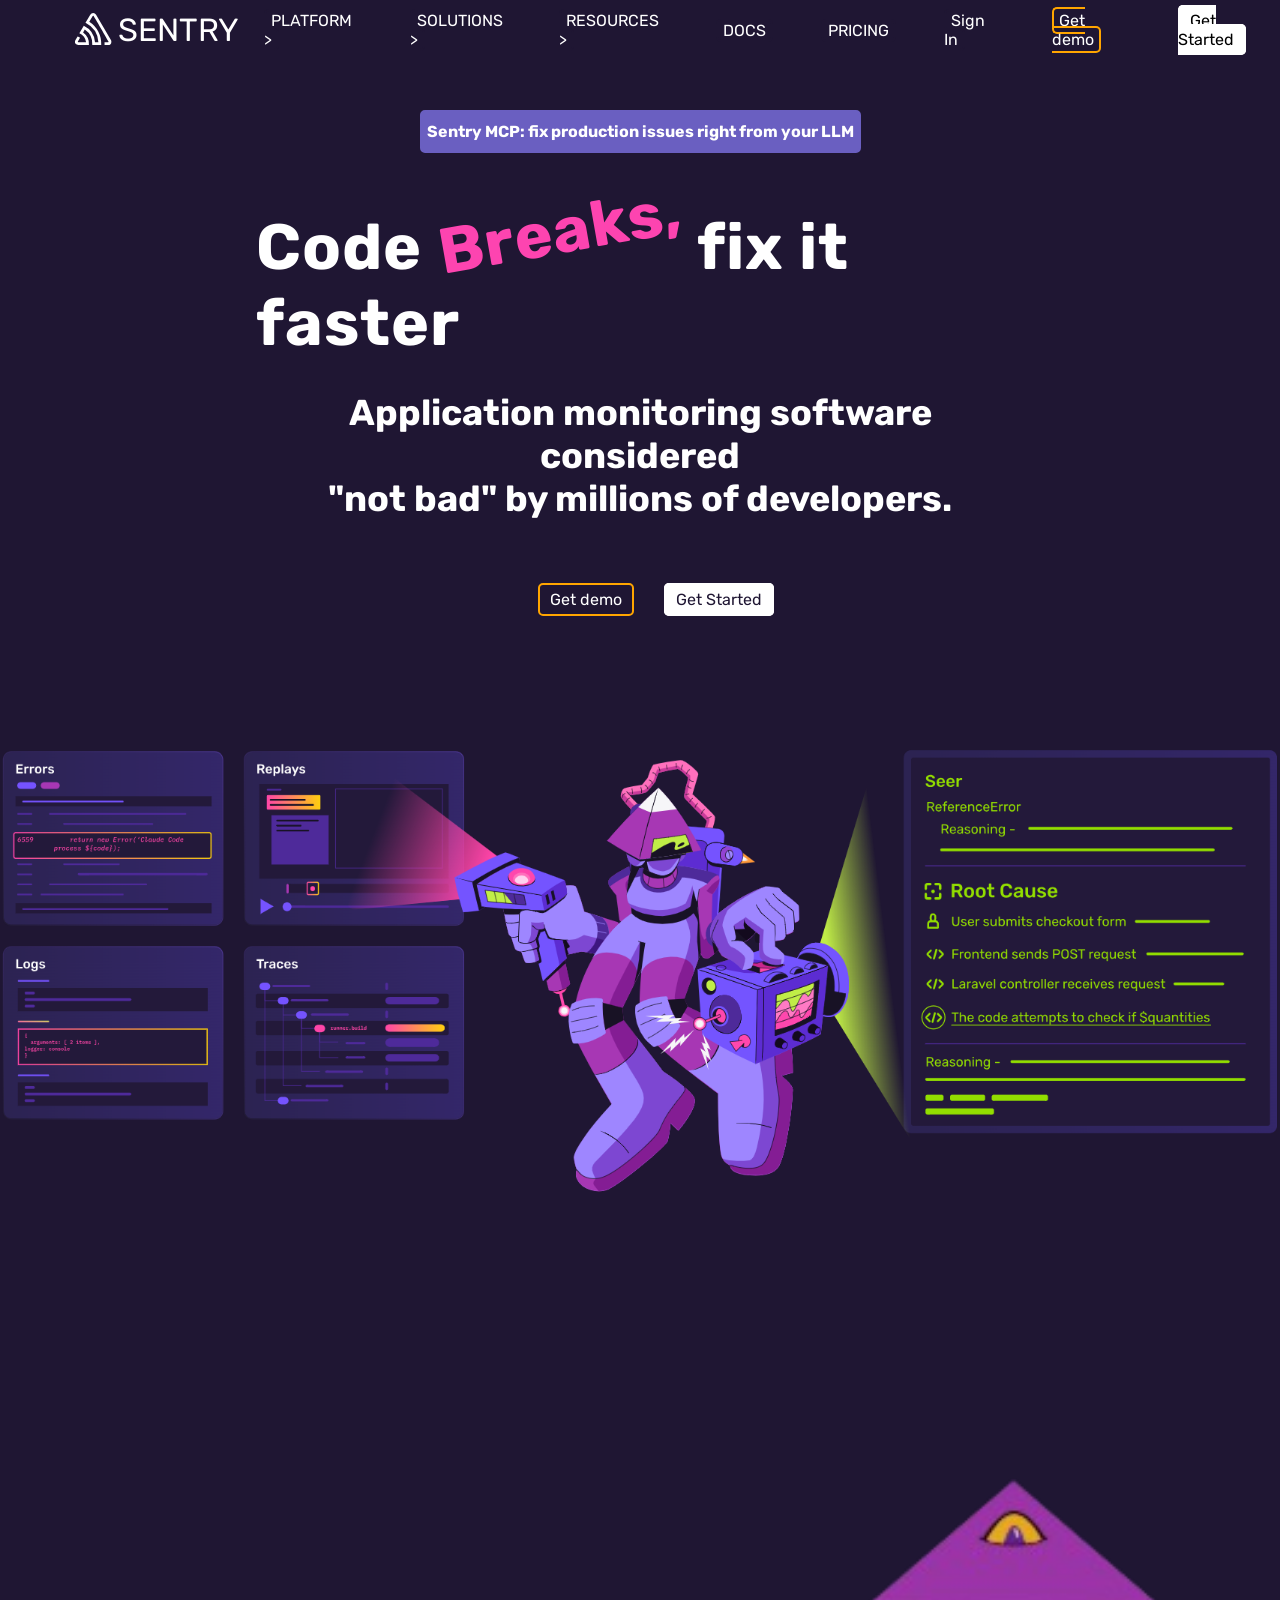
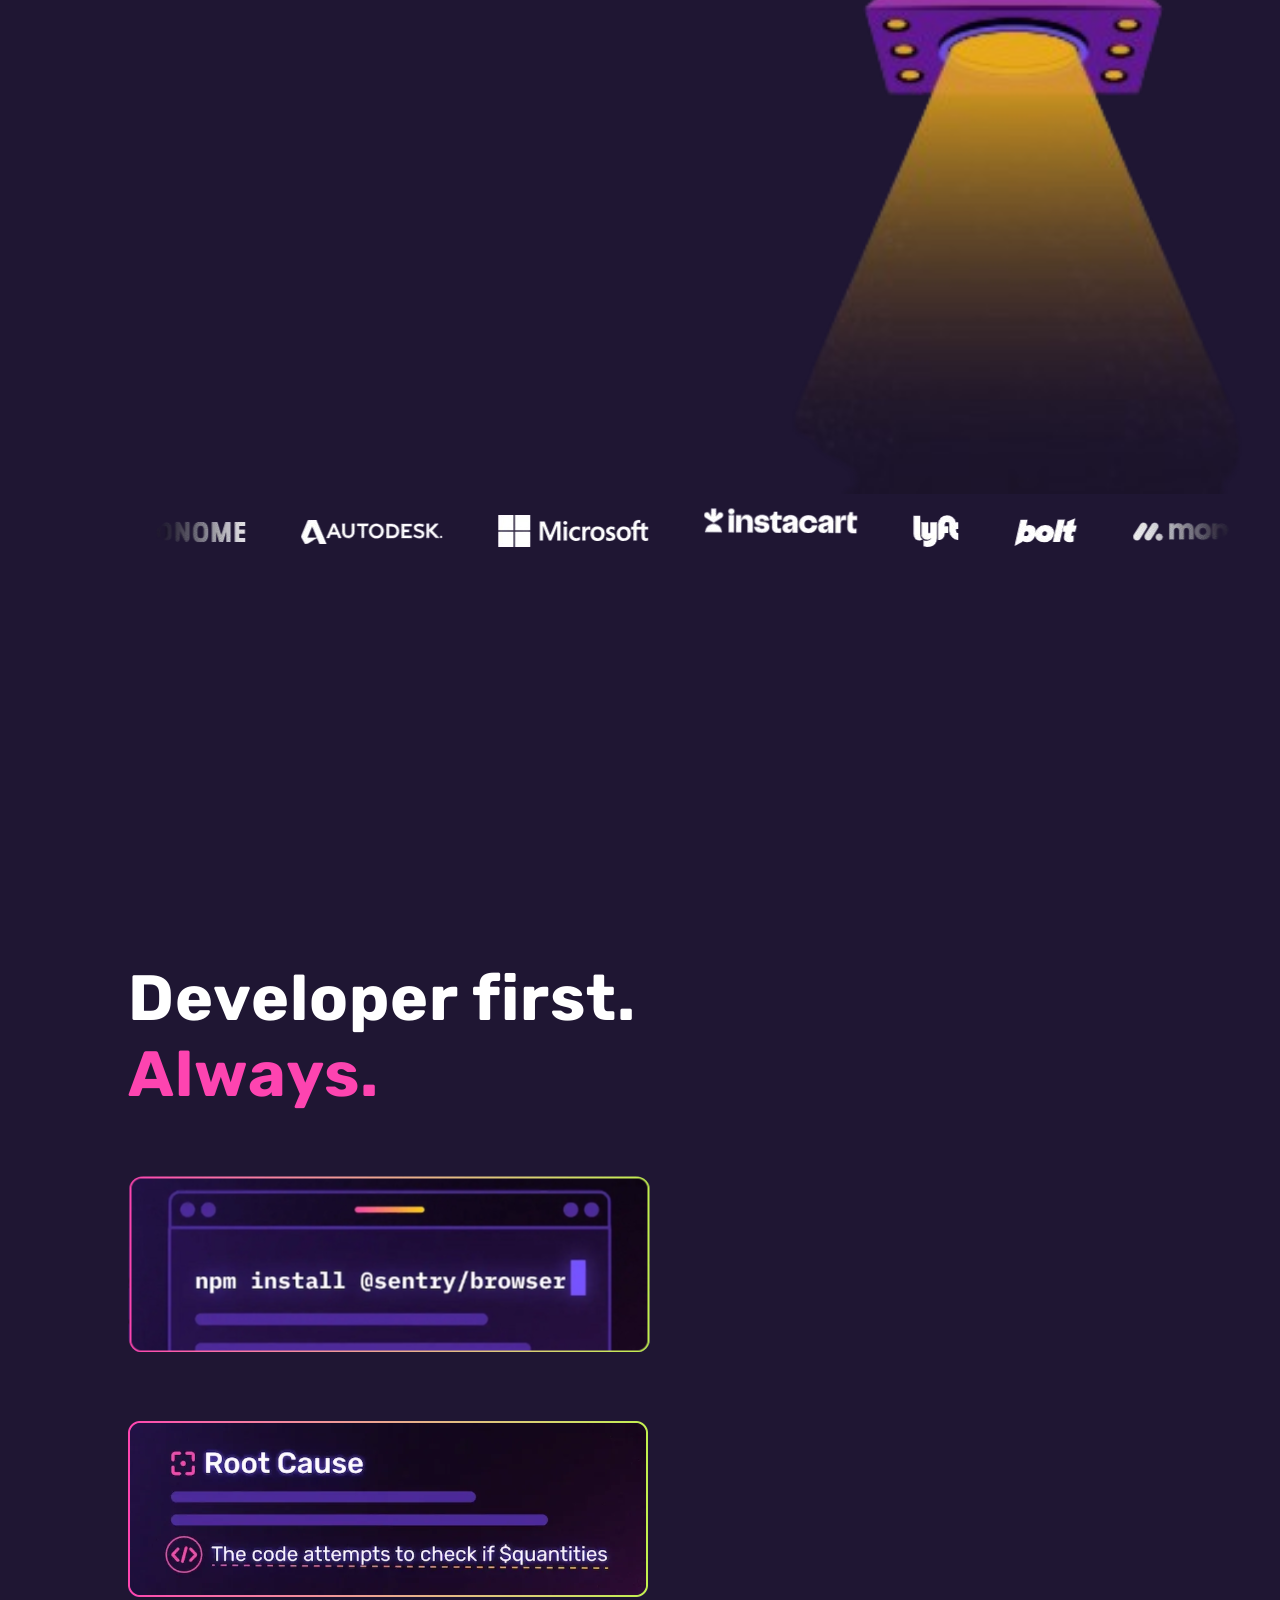
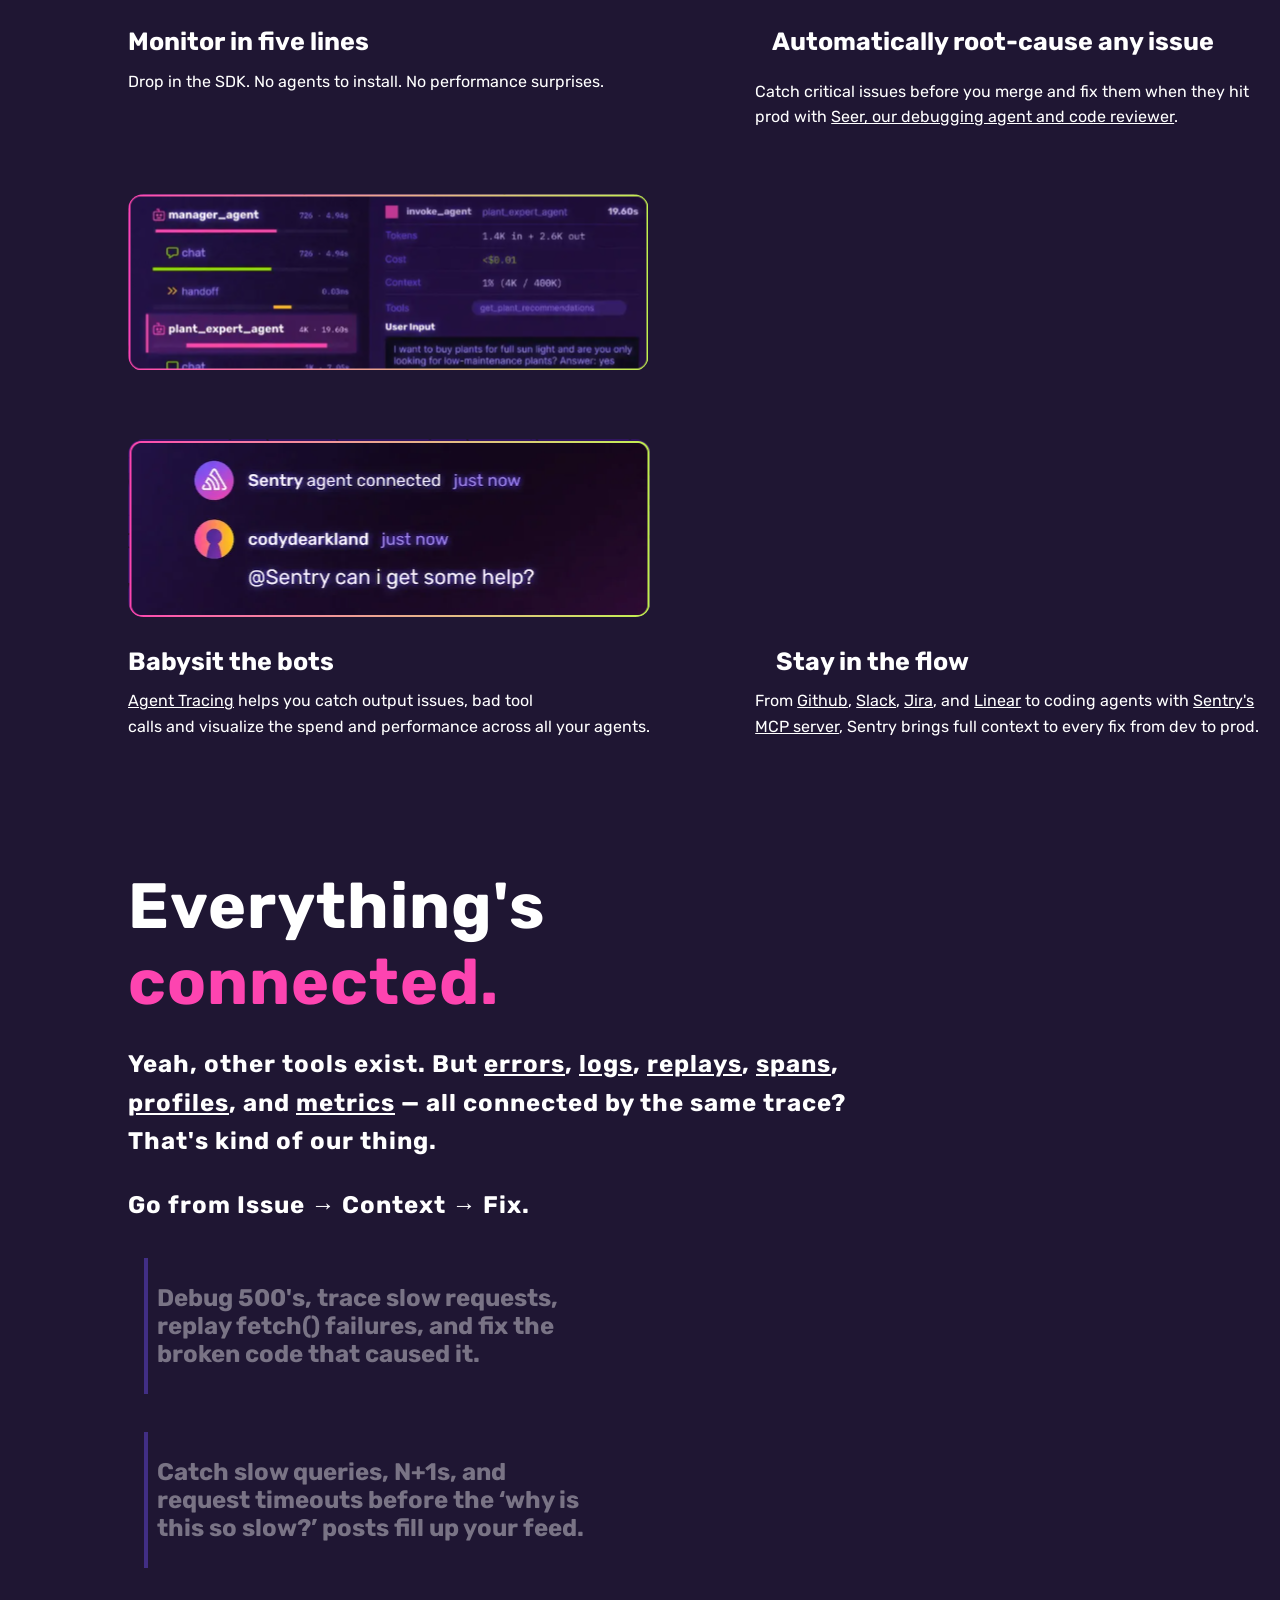
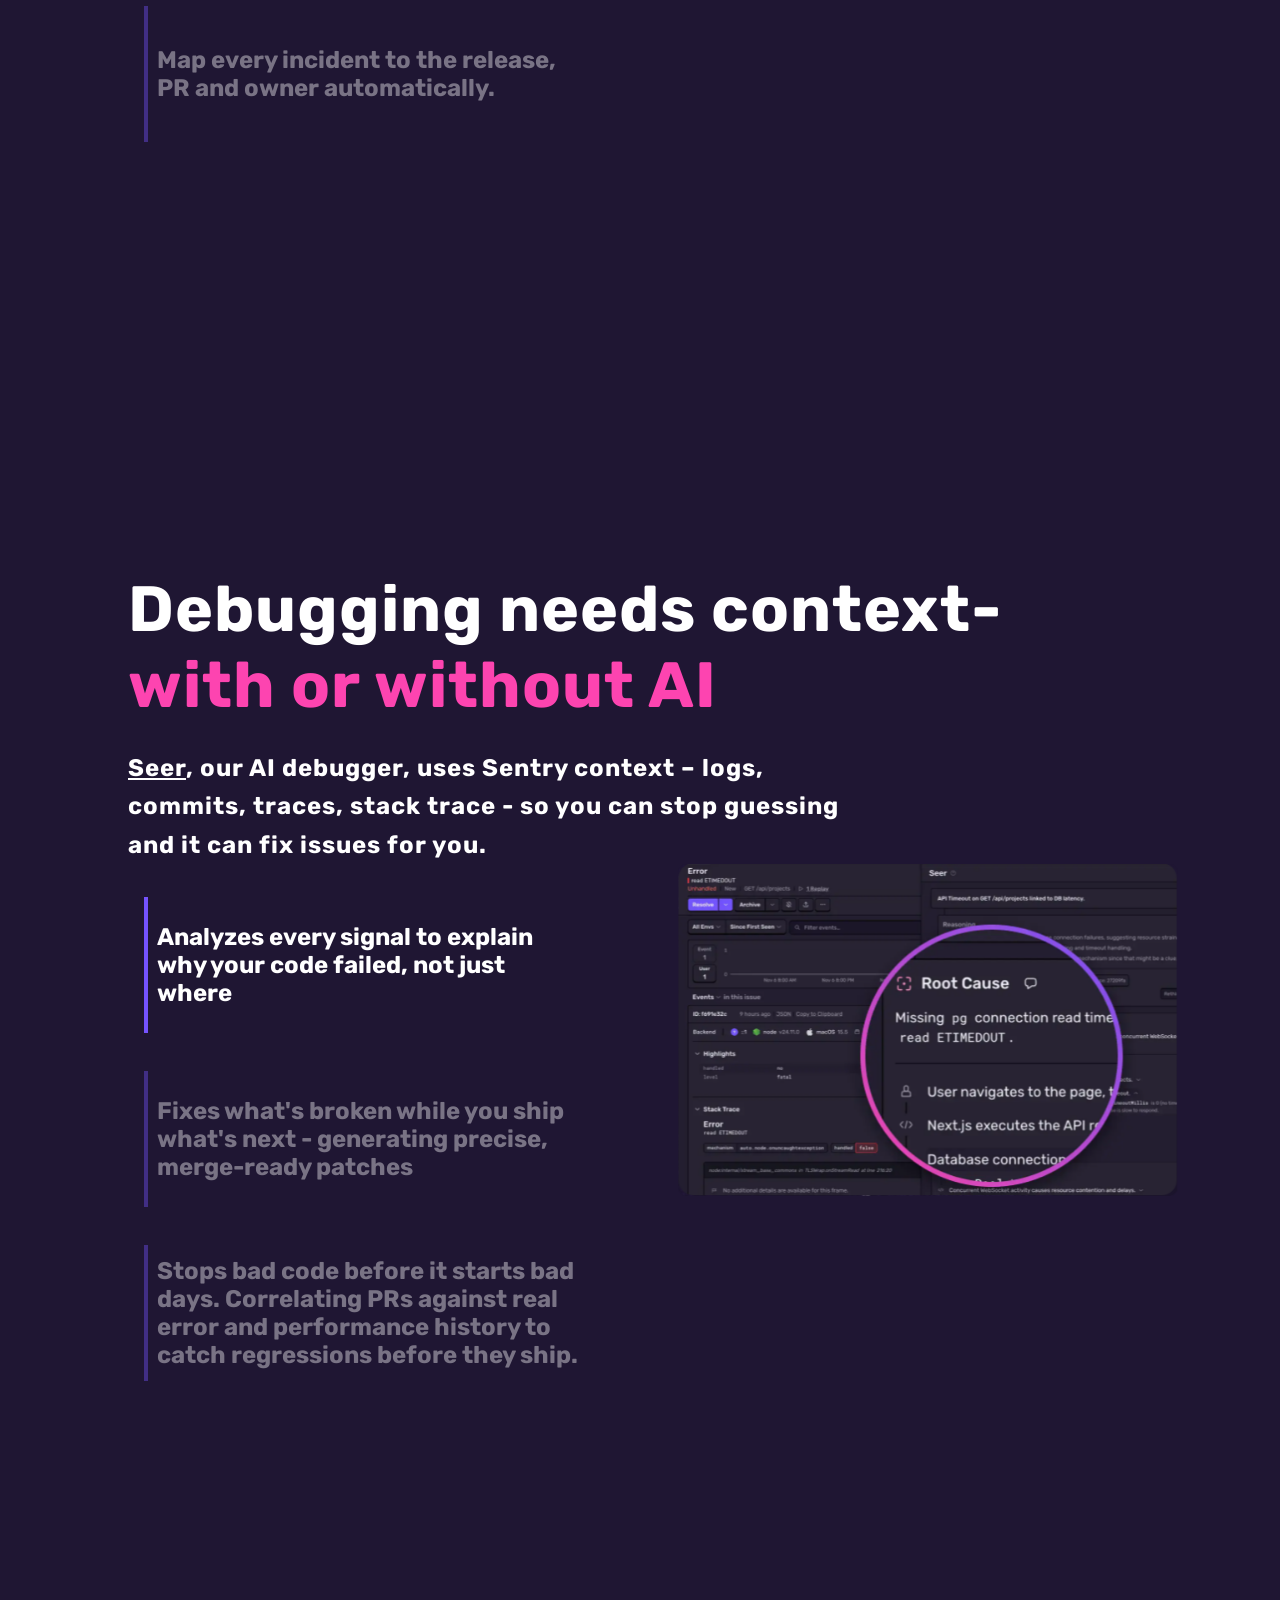
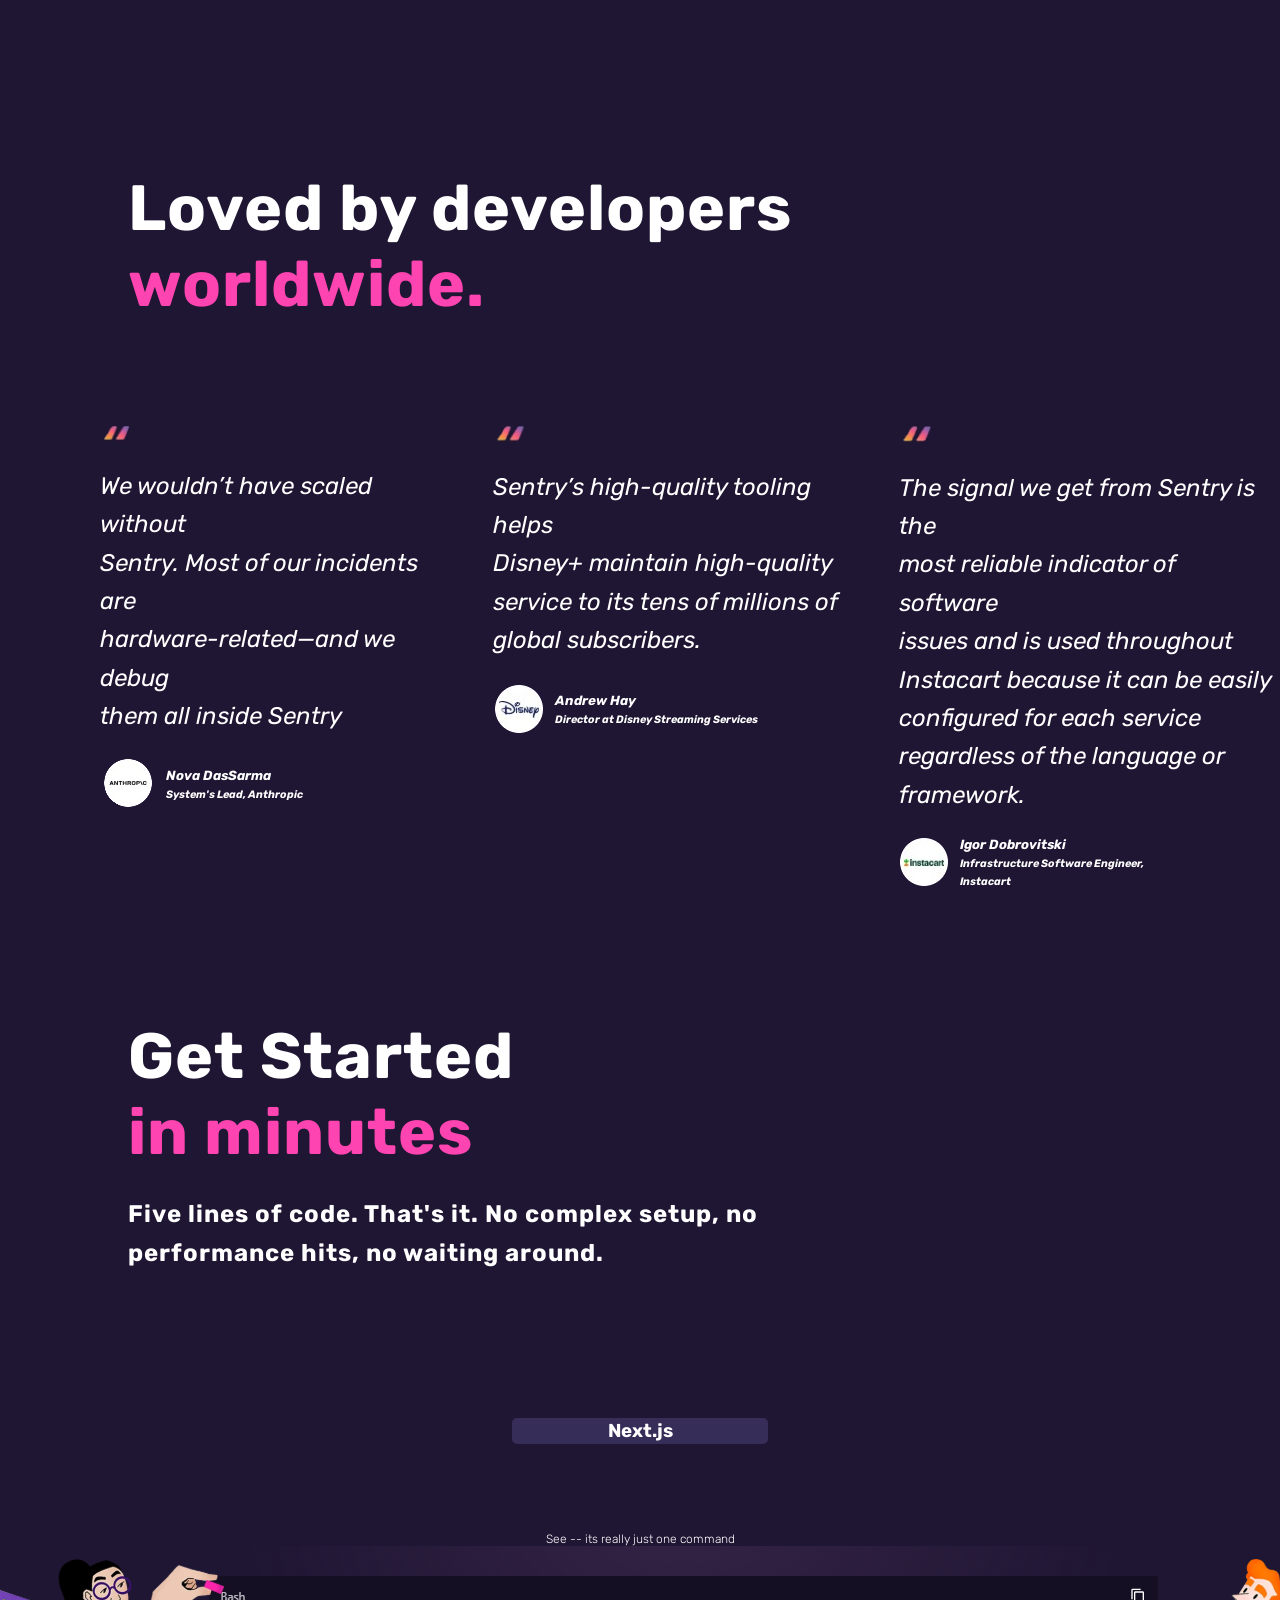
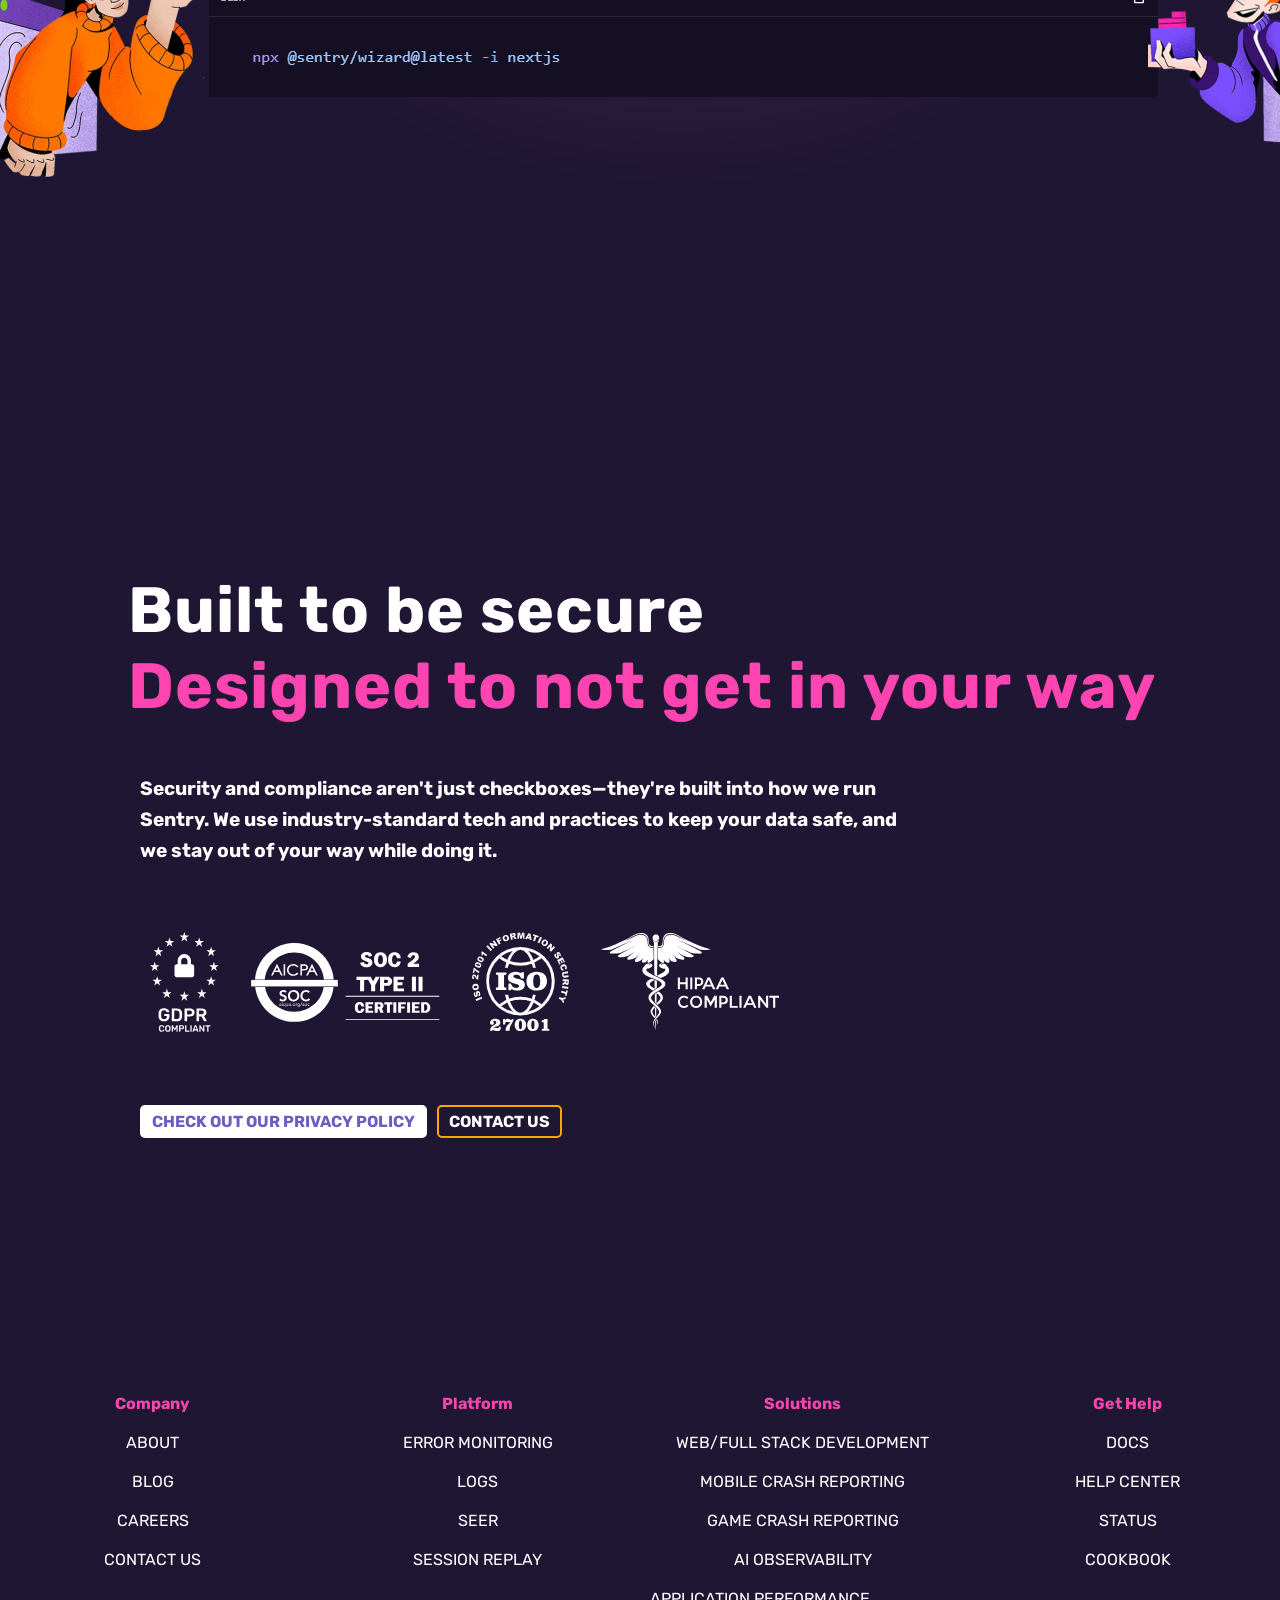
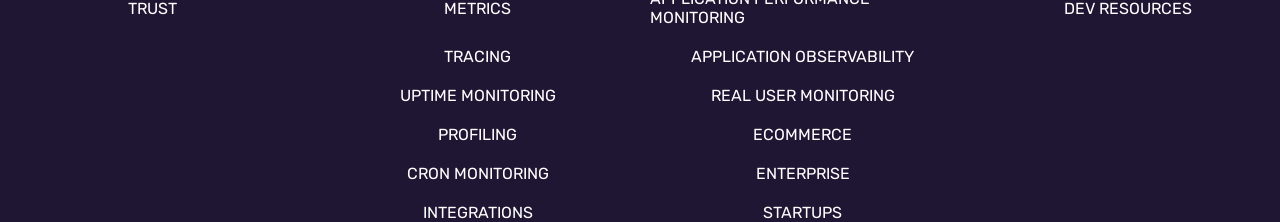
==== commit 8e573bde: "Grid has been Made" ====
--- a/index.html
+++ b/index.html
@@ -173,7 +173,6 @@
     </div> -->
     <h1 class="Title">Loved by developers</h1>
     <h1 class="Pink">worldwide.</h1>
-  
 <div class="zesty-flex">
 <div class="zesty-paragraphs">
     <img class="quote-image" src="style_quotes-removebg-preview.png">
@@ -250,6 +249,54 @@
                 <h4 class="flex-daughter"><a class="blinky" href="https://adharshauthor-jpg.github.io/dvm_task1/">CONTACT US</a></h4>
             </div>
 
+            <div class="grid-usage">
+                    <h4 class="small-pink">Company</h4>
+                    <h4 class="small-pink">Platform</h4>
+                    <h4 class="small-pink">Solutions</h4>
+                    <h4 class="small-pink">Get Help</h4>
+                    <a class="bottom-grid" href="https://adharshauthor-jpg.github.io/dvm_task1/">ABOUT</a>
+                    <a class="bottom-grid" href="https://adharshauthor-jpg.github.io/dvm_task1/">ERROR MONITORING</a>
+                    <a class="bottom-grid" href="https://adharshauthor-jpg.github.io/dvm_task1/">WEB/FULL STACK DEVELOPMENT</a>
+                    <a class="bottom-grid" href="https://adharshauthor-jpg.github.io/dvm_task1/">DOCS</a>
+                    <a class="bottom-grid" href="https://adharshauthor-jpg.github.io/dvm_task1/">BLOG</a>
+                    <a class="bottom-grid" href="https://adharshauthor-jpg.github.io/dvm_task1/">LOGS</a>
+                    <a class="bottom-grid" href="https://adharshauthor-jpg.github.io/dvm_task1/">MOBILE CRASH REPORTING</a>
+                    <a class="bottom-grid" href="https://adharshauthor-jpg.github.io/dvm_task1/">HELP CENTER</a>
+                    <a class="bottom-grid" href="https://adharshauthor-jpg.github.io/dvm_task1/">CAREERS</a>
+                    <a class="bottom-grid" href="https://adharshauthor-jpg.github.io/dvm_task1/">SEER</a>
+                    <a class="bottom-grid" href="https://adharshauthor-jpg.github.io/dvm_task1/">GAME CRASH REPORTING</a>
+                    <a class="bottom-grid" href="https://adharshauthor-jpg.github.io/dvm_task1/">STATUS</a>
+                    <a class="bottom-grid" href="https://adharshauthor-jpg.github.io/dvm_task1/">CONTACT US</a>
+                    <a class="bottom-grid" href="https://adharshauthor-jpg.github.io/dvm_task1/">SESSION REPLAY</a>
+                    <a class="bottom-grid" href="https://adharshauthor-jpg.github.io/dvm_task1/">AI OBSERVABILITY</a>
+                    
+                    <a class="bottom-grid" href="https://adharshauthor-jpg.github.io/dvm_task1/">COOKBOOK</a>
+                    <a class="bottom-grid" href="https://adharshauthor-jpg.github.io/dvm_task1/">TRUST</a>
+                    <a class="bottom-grid" href="https://adharshauthor-jpg.github.io/dvm_task1/">METRICS</a>
+                    <a class="bottom-grid" href="https://adharshauthor-jpg.github.io/dvm_task1/">APPLICATION PERFORMANCE MONITORING</a>
+                    <a class="bottom-grid" href="https://adharshauthor-jpg.github.io/dvm_task1/">DEV RESOURCES</a>
+                    <div class="side-column">
+
+                    </div>
+                    <div class="mid-column">
+                    <a class="bottom-grid" href="https://adharshauthor-jpg.github.io/dvm_task1/">TRACING</a>
+                    <a class="bottom-grid" href="https://adharshauthor-jpg.github.io/dvm_task1/">UPTIME MONITORING</a>
+                    <a class="bottom-grid" href="https://adharshauthor-jpg.github.io/dvm_task1/">PROFILING</a>
+                    <a class="bottom-grid" href="https://adharshauthor-jpg.github.io/dvm_task1/">CRON MONITORING</a>
+                    <a class="bottom-grid" href="https://adharshauthor-jpg.github.io/dvm_task1/">INTEGRATIONS</a>
+                    </div>
+                    <div class="mid-column">
+                    <a class="bottom-grid" href="https://adharshauthor-jpg.github.io/dvm_task1/">APPLICATION OBSERVABILITY</a>
+                    <a class="bottom-grid" href="https://adharshauthor-jpg.github.io/dvm_task1/">REAL USER MONITORING</a>
+                    <a class="bottom-grid" href="https://adharshauthor-jpg.github.io/dvm_task1/">ECOMMERCE</a>
+                    <a class="bottom-grid" href="https://adharshauthor-jpg.github.io/dvm_task1/">ENTERPRISE</a>
+                    <a class="bottom-grid" href="https://adharshauthor-jpg.github.io/dvm_task1/">STARTUPS</a>
+                    </div>
+                    <div class="side-column">
+                        
+                    </div>
+            </div>
+
 
     
 
--- a/css/dvm_task1_style.css
+++ b/css/dvm_task1_style.css
@@ -641,12 +641,12 @@
 a.g9{
     text-decoration: underline;
 }
-.flexysmallquotes{
+ .flexysmallquotes{
     display:flex;
     flex-direction:row;
     gap:5px;
 }
-.zesty-quotes{
+ .zesty-quotes{
     display:flex;
     flex-direction:row;
     align-items: center;
@@ -675,4 +675,31 @@
     margin-left:100px;
     gap:40px;
     margin-top:100px;
+}
+.grid-usage{
+    margin-top:20%;
+    display:grid;
+    grid-template-columns: 1fr 1fr 1fr 1fr;
+    align-content:center;
+    gap:20px;
+    place-items:center;
+}
+.small-pink{
+    color:#fd44b0;
+    font-family:"Rubik";
+
+}
+.bottom-grid{
+    font-family:"Rubik";
+    color:white;
+}
+a.bottom-grid:hover{
+    cursor:pointer;
+    text-decoration:underline;
+}
+.mid-column{
+    display:flex;
+    flex-direction:column;
+    gap:20px;
+    align-items: center;
 }
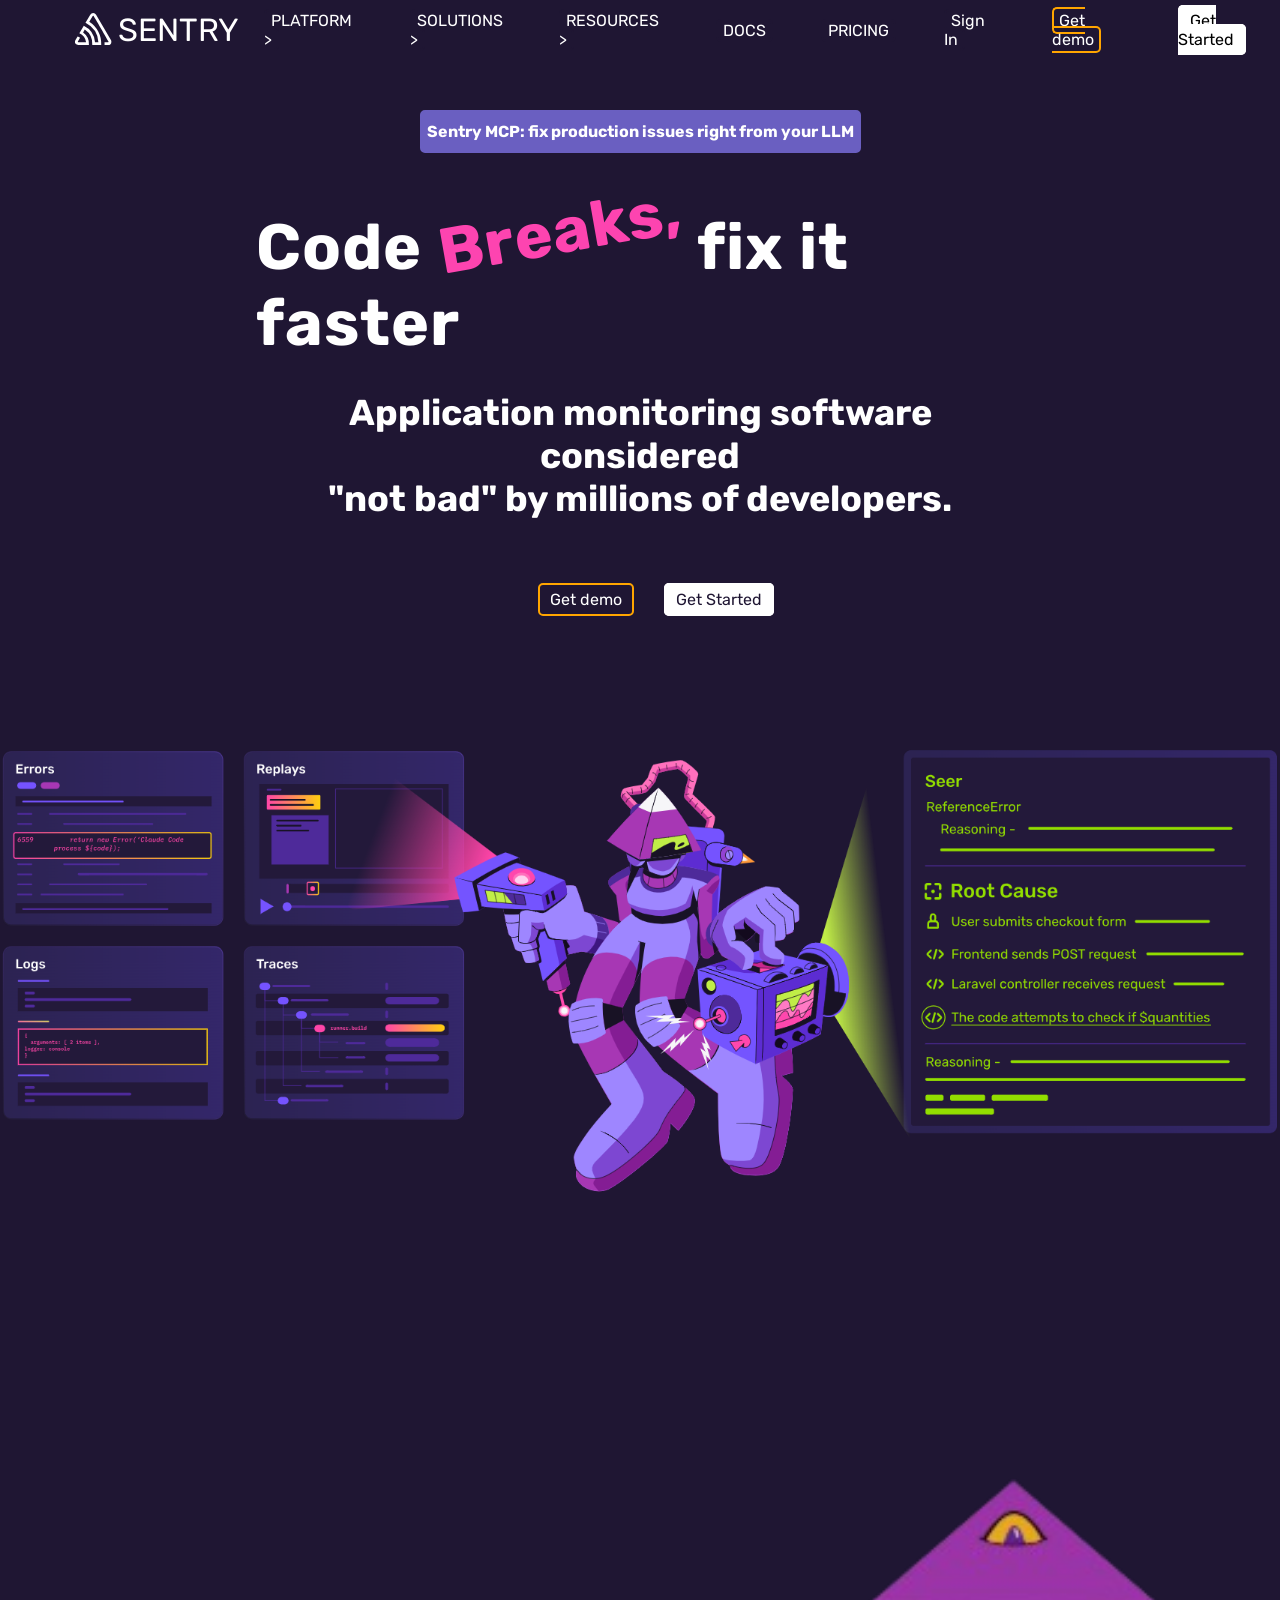
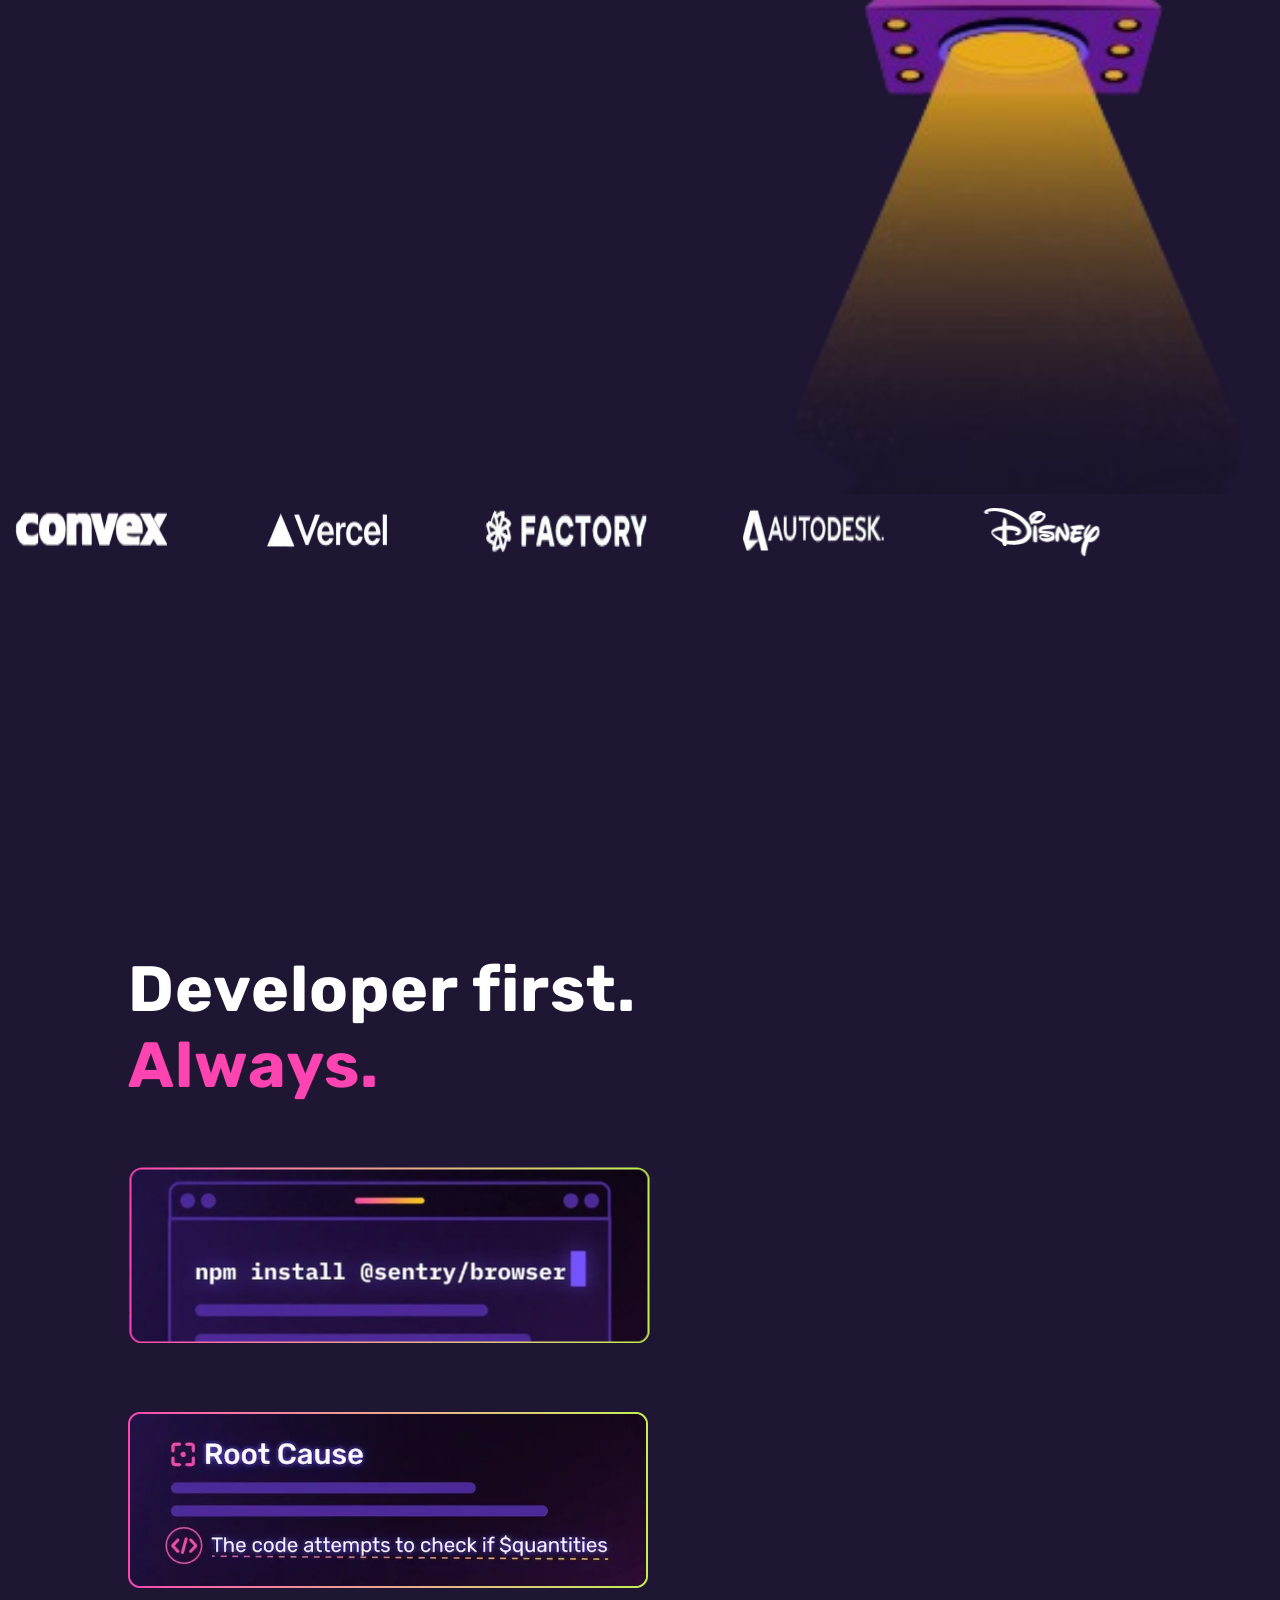
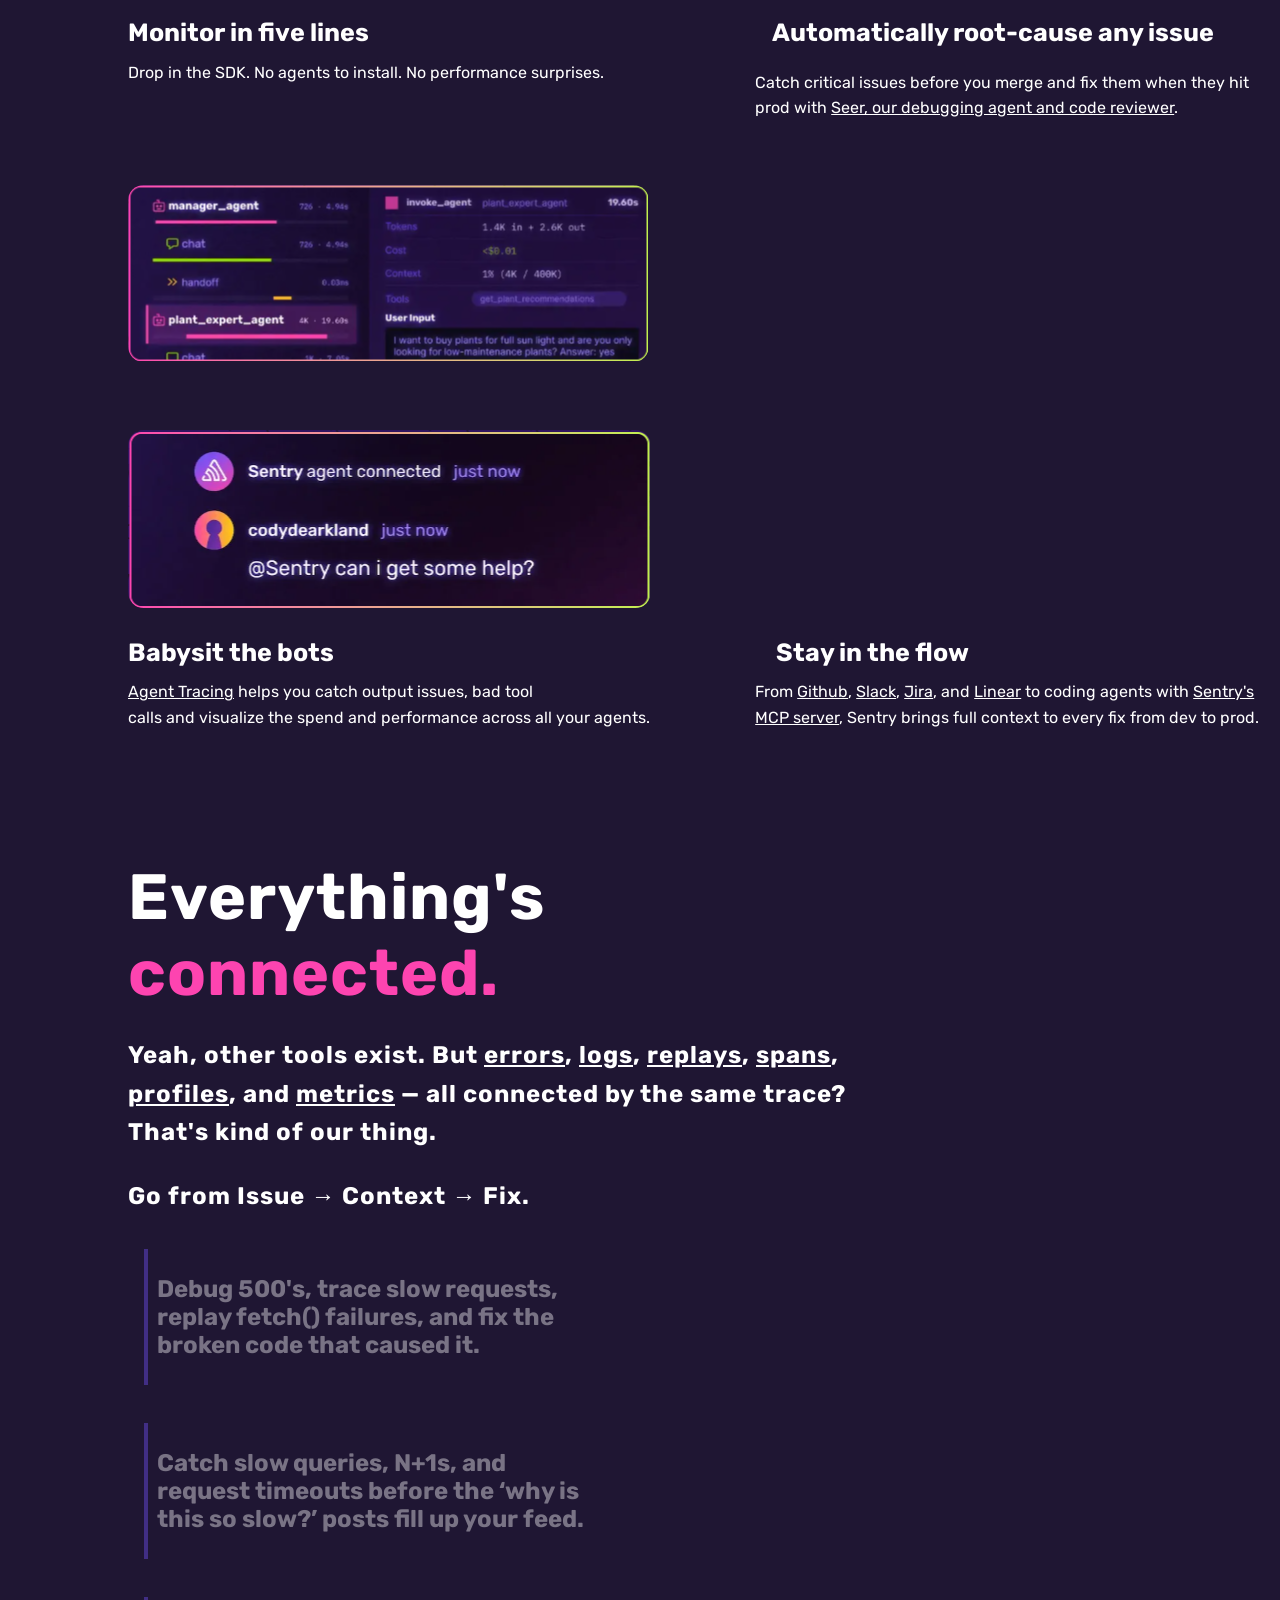
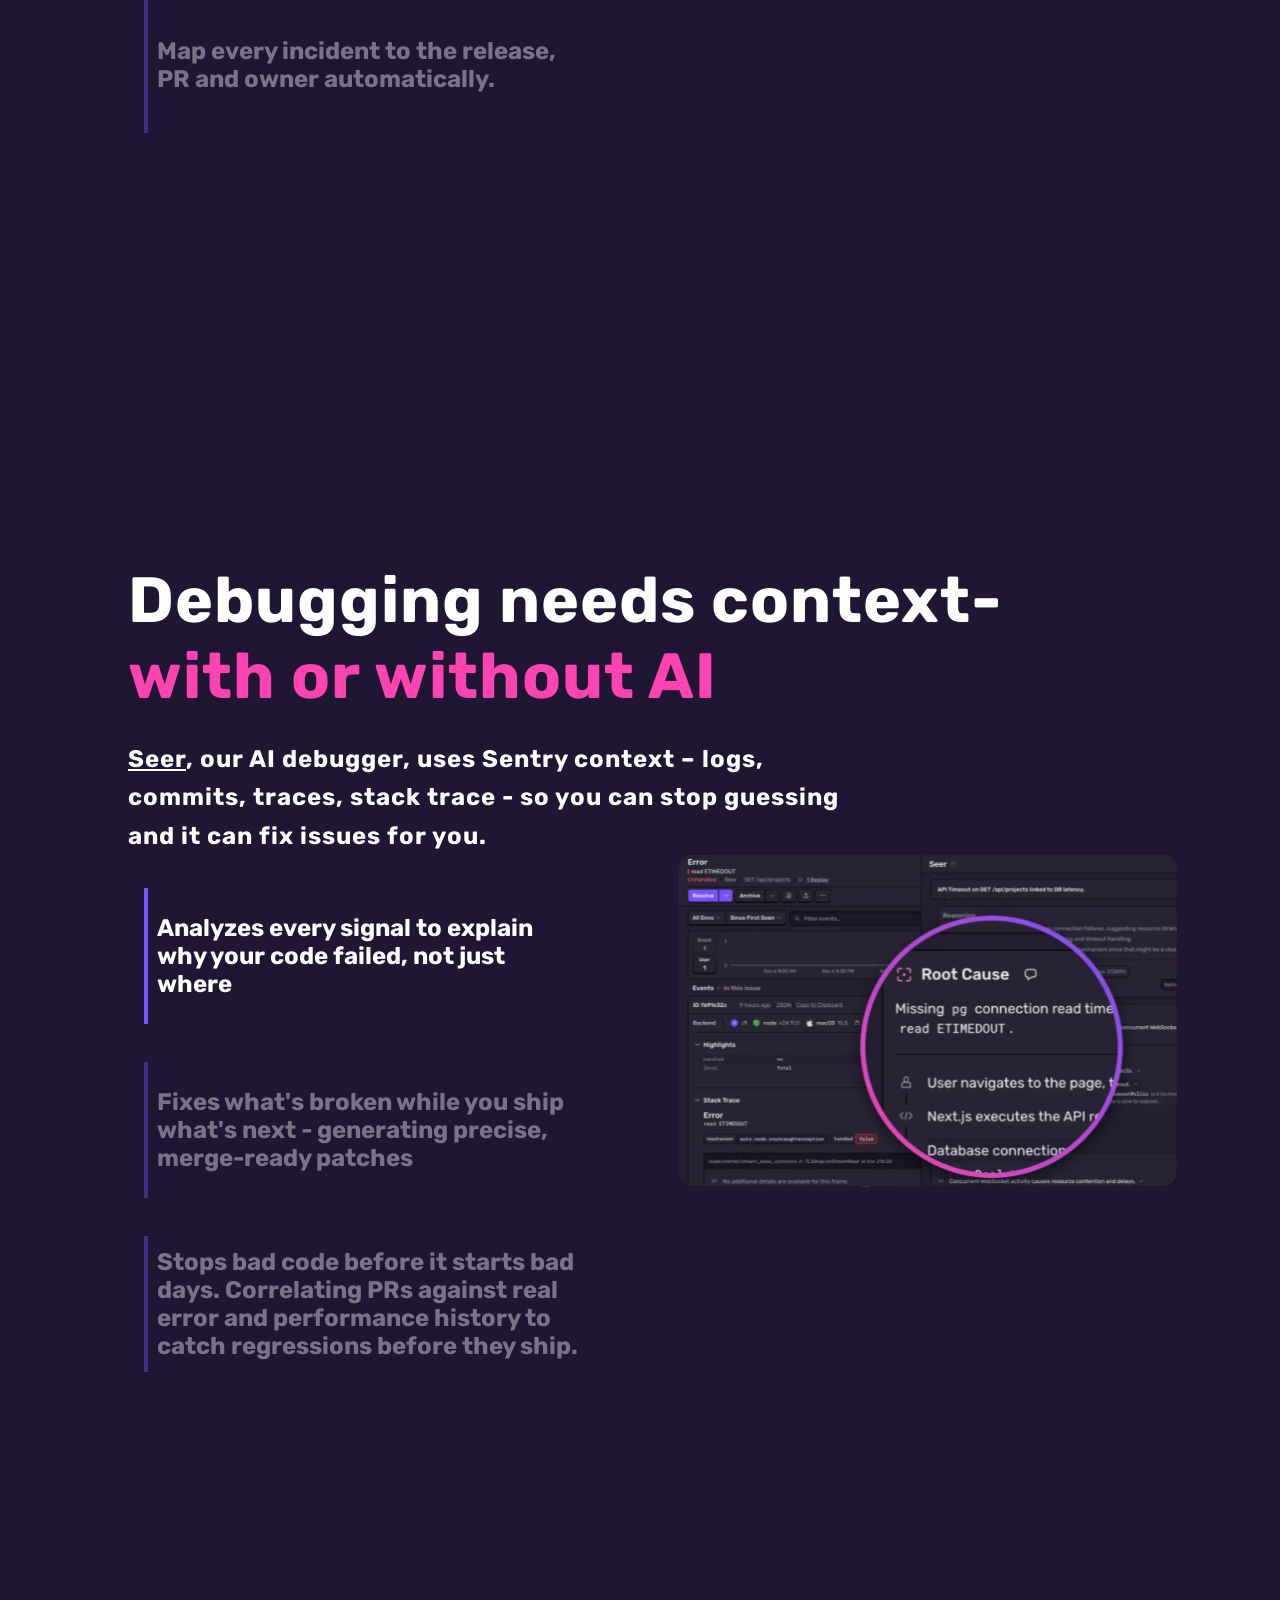
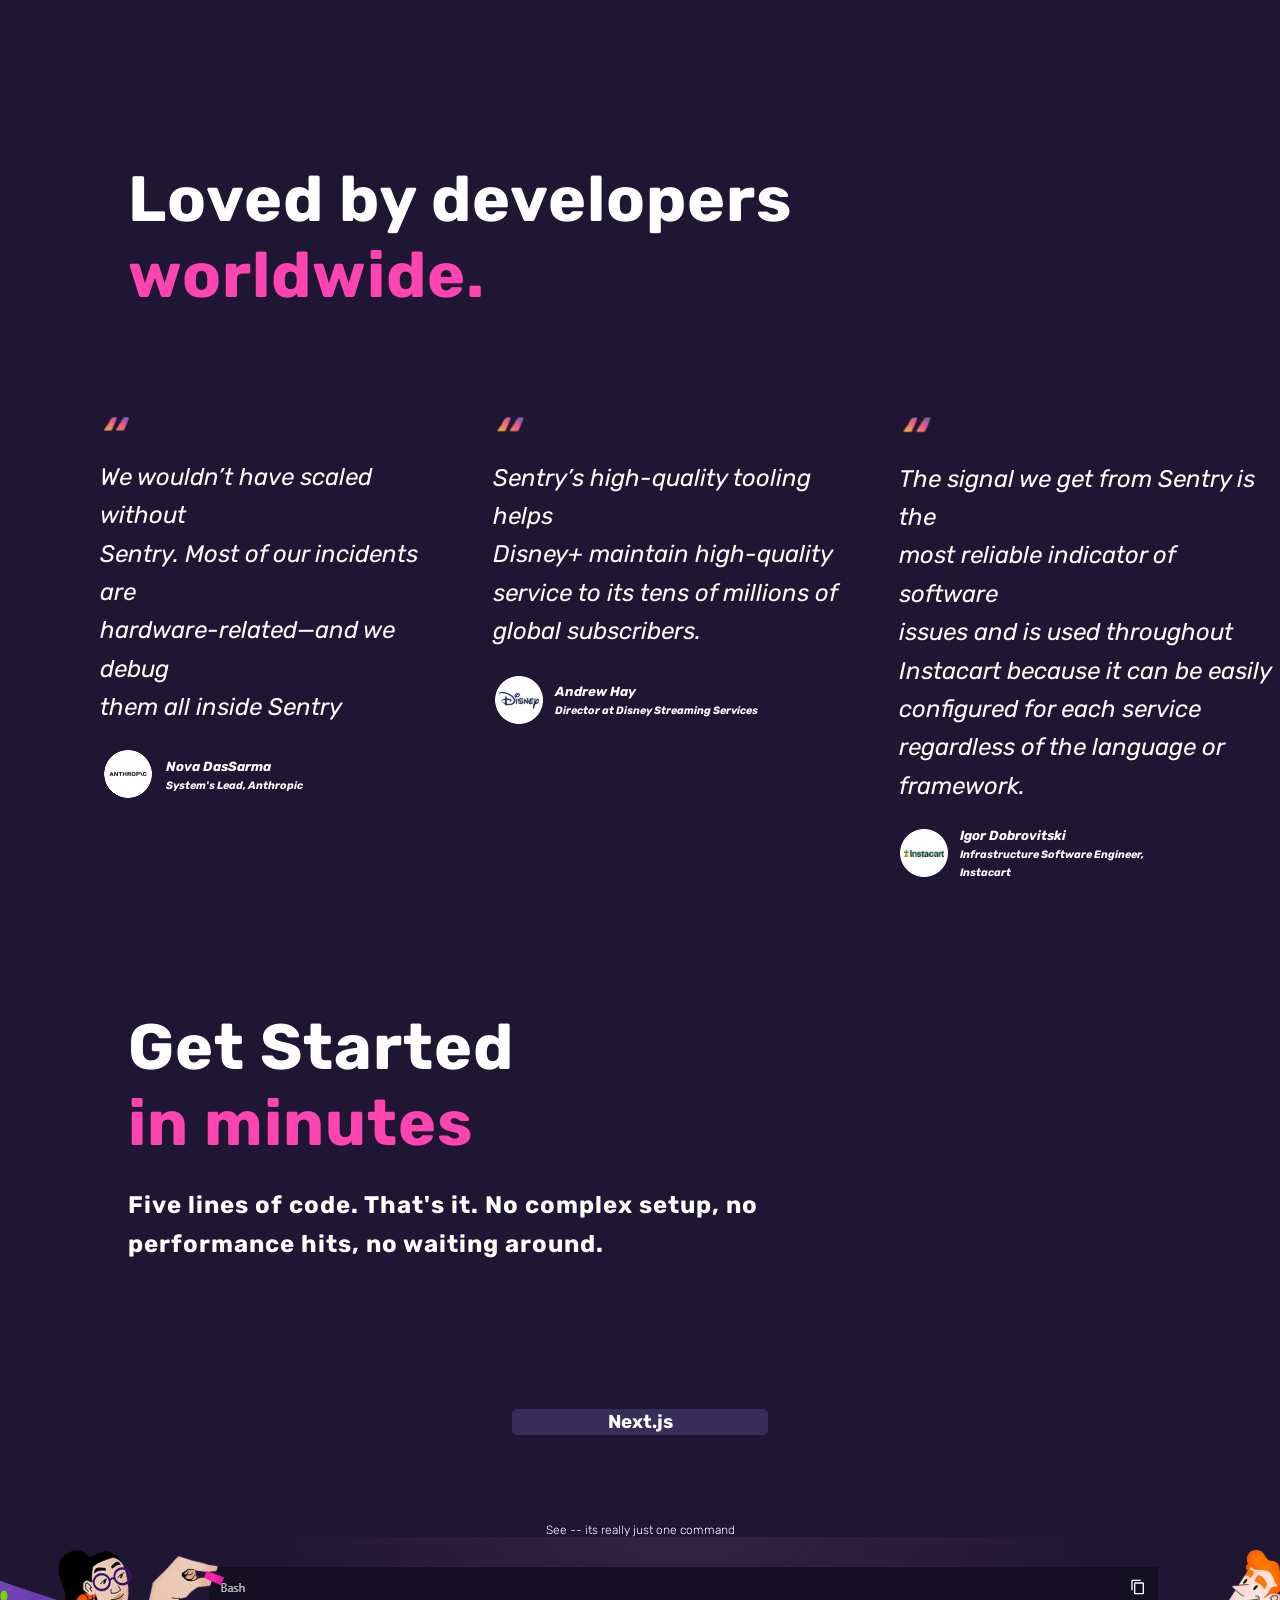
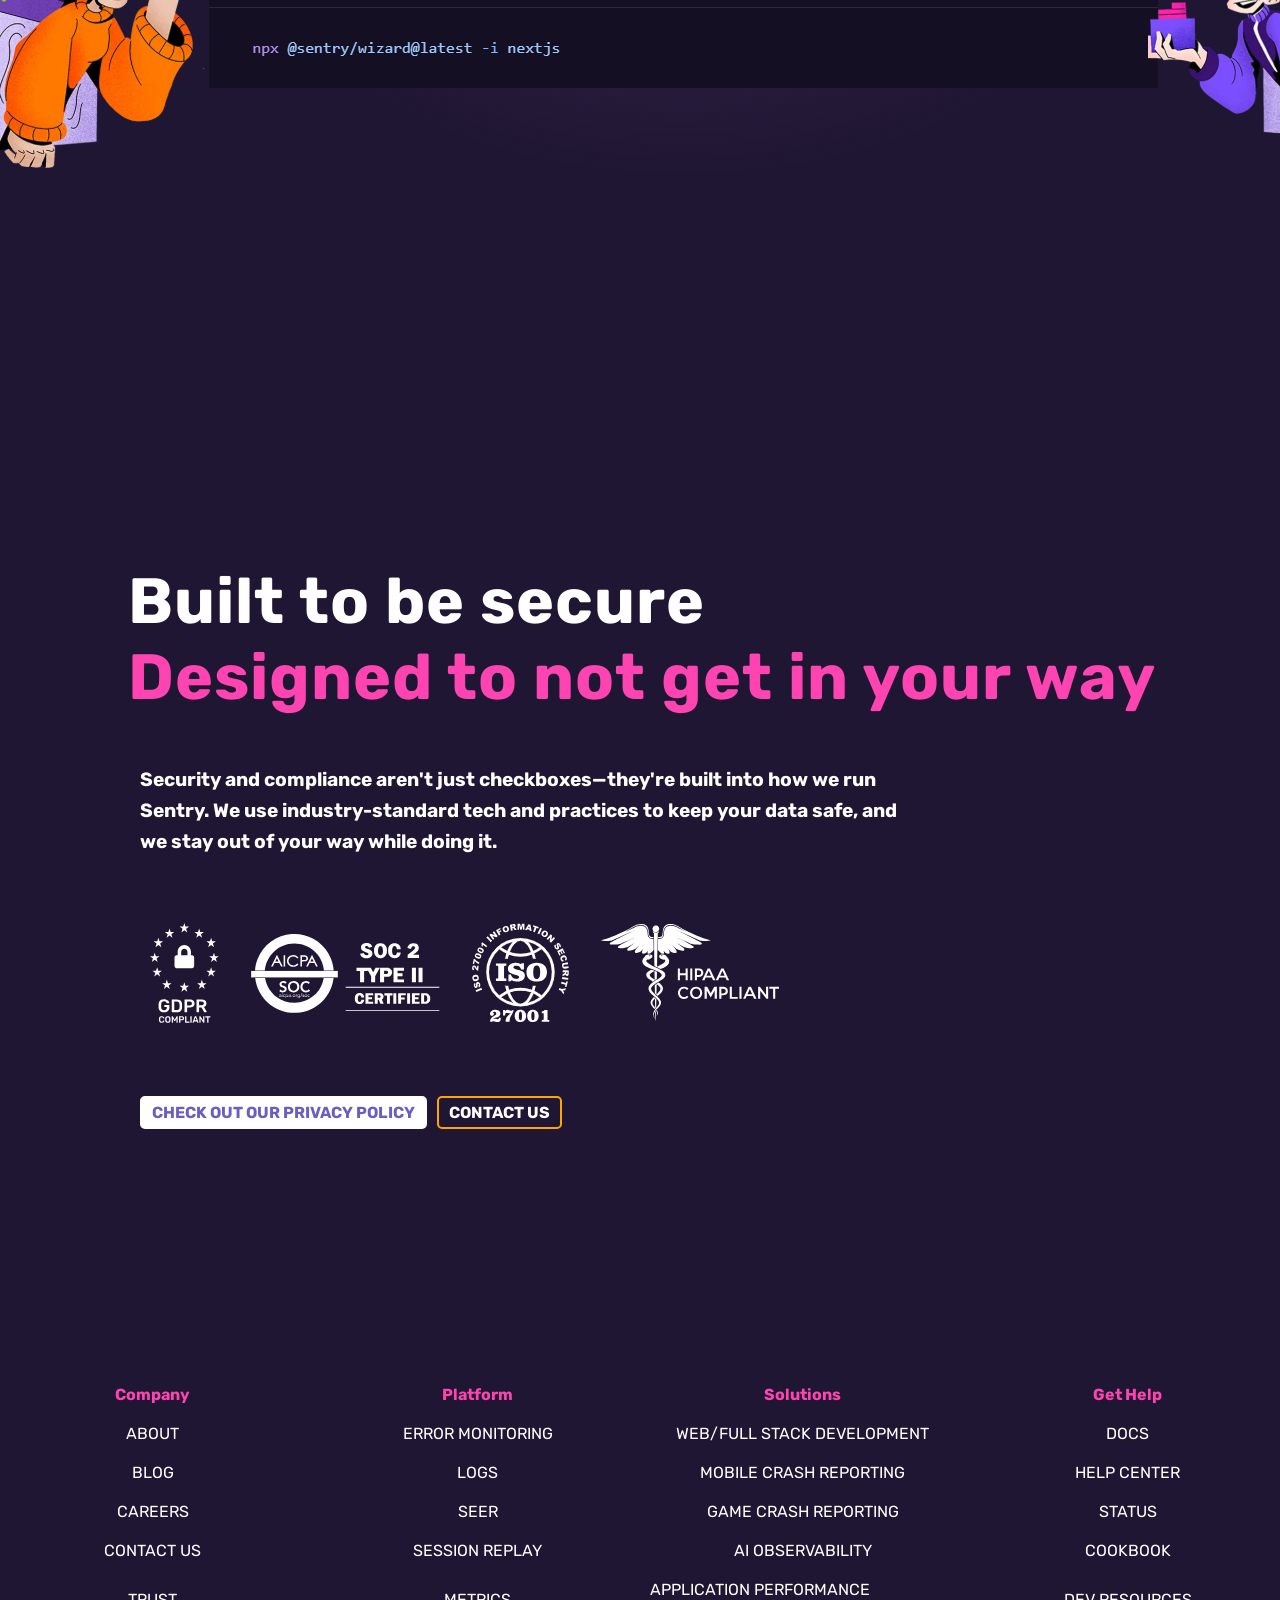
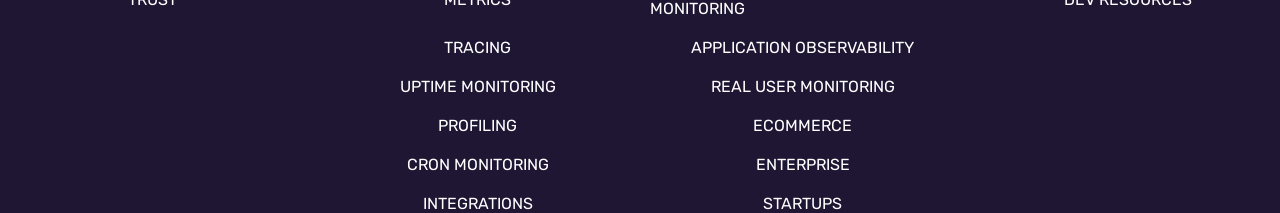
==== commit 23067452: "Adding animated logo chain" ====
--- a/index.html
+++ b/index.html
@@ -39,7 +39,7 @@
         </a>
     </div>
     <div class="Banner">
-        <h1>Code <span class="Pink-Banner">Breaks,</span> fix it faster</h1>
+        <h1>Code <a class="Pink-Banner" href="https://adharshauthor-jpg.github.io/dvm_task1/">Breaks,</a> fix it faster</h1>
     </div>
     <div class="SubText">
         <h2>Application monitoring software considered</h2>
@@ -53,7 +53,13 @@
     </div>
     <img class="Mascot" src="mascot_mover.png" alt="Moving Mascot">
     <img class="UFO" src="ufo_task1_nobag.png" alt="crazy ufo">
-    <img class="logo_chain" src="chain_of_logos-removebg-preview.png" alt="Chain of logos">
+    <div class="chain-of-logos">
+        <img class="l1" src="chain_logo1-removebg-preview.png" alt="1">
+        <img class="l2" src="chain_logo2-removebg-preview.png" alt="1">
+        <img class="l3" src="chain_logo3-removebg-preview.png" alt="1">
+        <img class="l4" src="chain_logo4-removebg-preview.png" alt="1">
+        <img class="l5" src="chain_logo5-removebg-preview.png" alt="1">
+    </div>  
     <h1 class="Title">Developer first.</h1>
     <h1 class="Pink">Always.</h1>
     <img class="flexypic" src="pic1new_dvm-modified.png" alt="pic">
--- a/css/dvm_task1_style.css
+++ b/css/dvm_task1_style.css
@@ -702,4 +702,249 @@
     flex-direction:column;
     gap:20px;
     align-items: center;
+}
+a.Pink-Banner:hover{
+    transform:rotate(0deg);
+    cursor:none;
+    transition-duration:1s;
+}
+.chain-of-logos{
+    display:flex;
+    flex-direction:row;
+    /* margin-left:120px; */
+    margin-right:120px;
+    gap:70px;
+    position:relative;
+    animation-name: hill;
+    animation-duration:3s;
+    animation-iteration-count: infinite;
+    animation-timing-function:ease;
+}
+/* @keyframes hill{
+    0%{
+
+    }
+    50%{
+        transform:translate(100px,-100px)
+    }
+    100%{
+        transform:translate(200px,0px);
+    }
+} */
+.l1{
+    animation-name: logo1;
+    animation-duration:3s;
+    animation-iteration-count: infinite;
+    animation-timing-function:ease;
+}
+@keyframes logo1 {
+    0%{
+        transform:translateX(0px);
+    }
+    5%{
+        transform:translate(0px);
+    }
+    20%{
+        transform:translateX(240px);
+    }
+    25%{
+        transform:translateX(240px);
+    }
+    40%{
+        transform:translateX(480px);
+    }
+    45%{
+        transform:translateX(480px);
+    }
+    60%{
+        transform:translateX(720px);
+    }
+    65%{
+        transform:translateX(720px);
+    }
+    80%{
+        transform:translateX(960px);
+    }
+    85%{
+        transform:translateX(960px);
+    }
+    100%{
+        transform:translateX(1200px);
+    }
+}
+.l2{
+    animation-name: logo2;
+    animation-duration:3s;
+    animation-iteration-count: infinite;
+    animation-timing-function:ease;
+}
+@keyframes logo2{
+    0%{
+        transform:translate(0px);
+    }
+    5%{
+        transform:translate(0px);
+    }
+    20%{
+        transform:translateX(240px);
+    }
+    25%{
+        transform:translateX(240px);
+    }
+    40%{
+        transform:translateX(480px);
+    }
+    45%{
+        transform:translateX(480px);
+    }
+    60%{
+        transform:translateX(720px);
+    }
+    65%{
+        transform:translateX(720px);
+    }
+    80%{
+        transform:translateX(960px);
+    }
+    85%{
+        transform:translateX(960px);
+    }
+    85.1%{
+        transform:translateX(-240px);
+    }
+    100%{
+        transform:translateX(0px);
+    }
+}
+.l3{
+    animation-name: logo3;
+    animation-duration:3s;
+    animation-iteration-count: infinite;
+    animation-timing-function:ease;
+}
+@keyframes logo3{
+     0%{
+        transform:translate(0px);
+    }
+    5%{
+        transform:translate(0px);
+    }
+    20%{
+        transform:translateX(240px);
+    }
+    25%{
+        transform:translateX(240px);
+    }
+    40%{
+        transform:translateX(480px);
+    }
+    45%{
+        transform:translateX(480px);
+    }
+    60%{
+        transform:translateX(720px);
+    }
+    65%{
+        transform:translateX(720px);
+    }
+    65.1%{
+        transform:translateX(-480px);
+    }
+    80%{
+        transform:translateX(-240px);
+    }
+    85%{
+        transform:translateX(-240px);
+    }
+    100%{
+        transform:translateX(0px);
+    }
+}
+.l4{
+    animation-name: logo4;
+    animation-duration:3s;
+    animation-iteration-count: infinite;
+    animation-timing-function:ease;
+}
+@keyframes logo4{
+     0%{
+        transform:translate(0px);
+    }
+    5%{
+        transform:translate(0px);
+    }
+    20%{
+        transform:translateX(240px);
+    }
+    25%{
+        transform:translateX(240px);
+    }
+    40%{
+        transform:translateX(480px);
+    }
+    45%{
+        transform:translateX(480px);
+    }
+    45.1%{
+        transform:translateX(-720px);
+    }
+    60%{
+        transform:translateX(-480px);
+    }
+    65%{
+        transform:translateX(-480px);
+    }
+    80%{
+        transform:translateX(-240px);
+    }
+    85%{
+        transform:translateX(-240px);
+    }
+    100%{
+        transform:translateX(0px);
+    }
+}
+.l5{
+    animation-name: logo5;
+    animation-duration:3s;
+    animation-iteration-count: infinite;
+    animation-timing-function:ease;
+}
+@keyframes logo5{
+     0%{
+        transform:translate(0px);
+    }
+    5%{
+        transform:translate(0px);
+    }
+    20%{
+        transform:translateX(240px);
+    }
+    25%{
+        transform:translateX(240px);
+    }
+    25.1%{
+        transform:translateX(-960px);
+    }
+    40%{
+        transform:translateX(-720px);
+    }
+    45%{
+        transform:translateX(-720px);
+    }
+    60%{
+        transform:translateX(-480px);
+    }
+    65%{
+        transform:translateX(-480px);
+    }
+    80%{
+        transform:translateX(-240px);
+    }
+    85%{
+        transform:translateX(-240px);
+    }
+    100%{
+        transform:translateX(0px);
+    }
 }
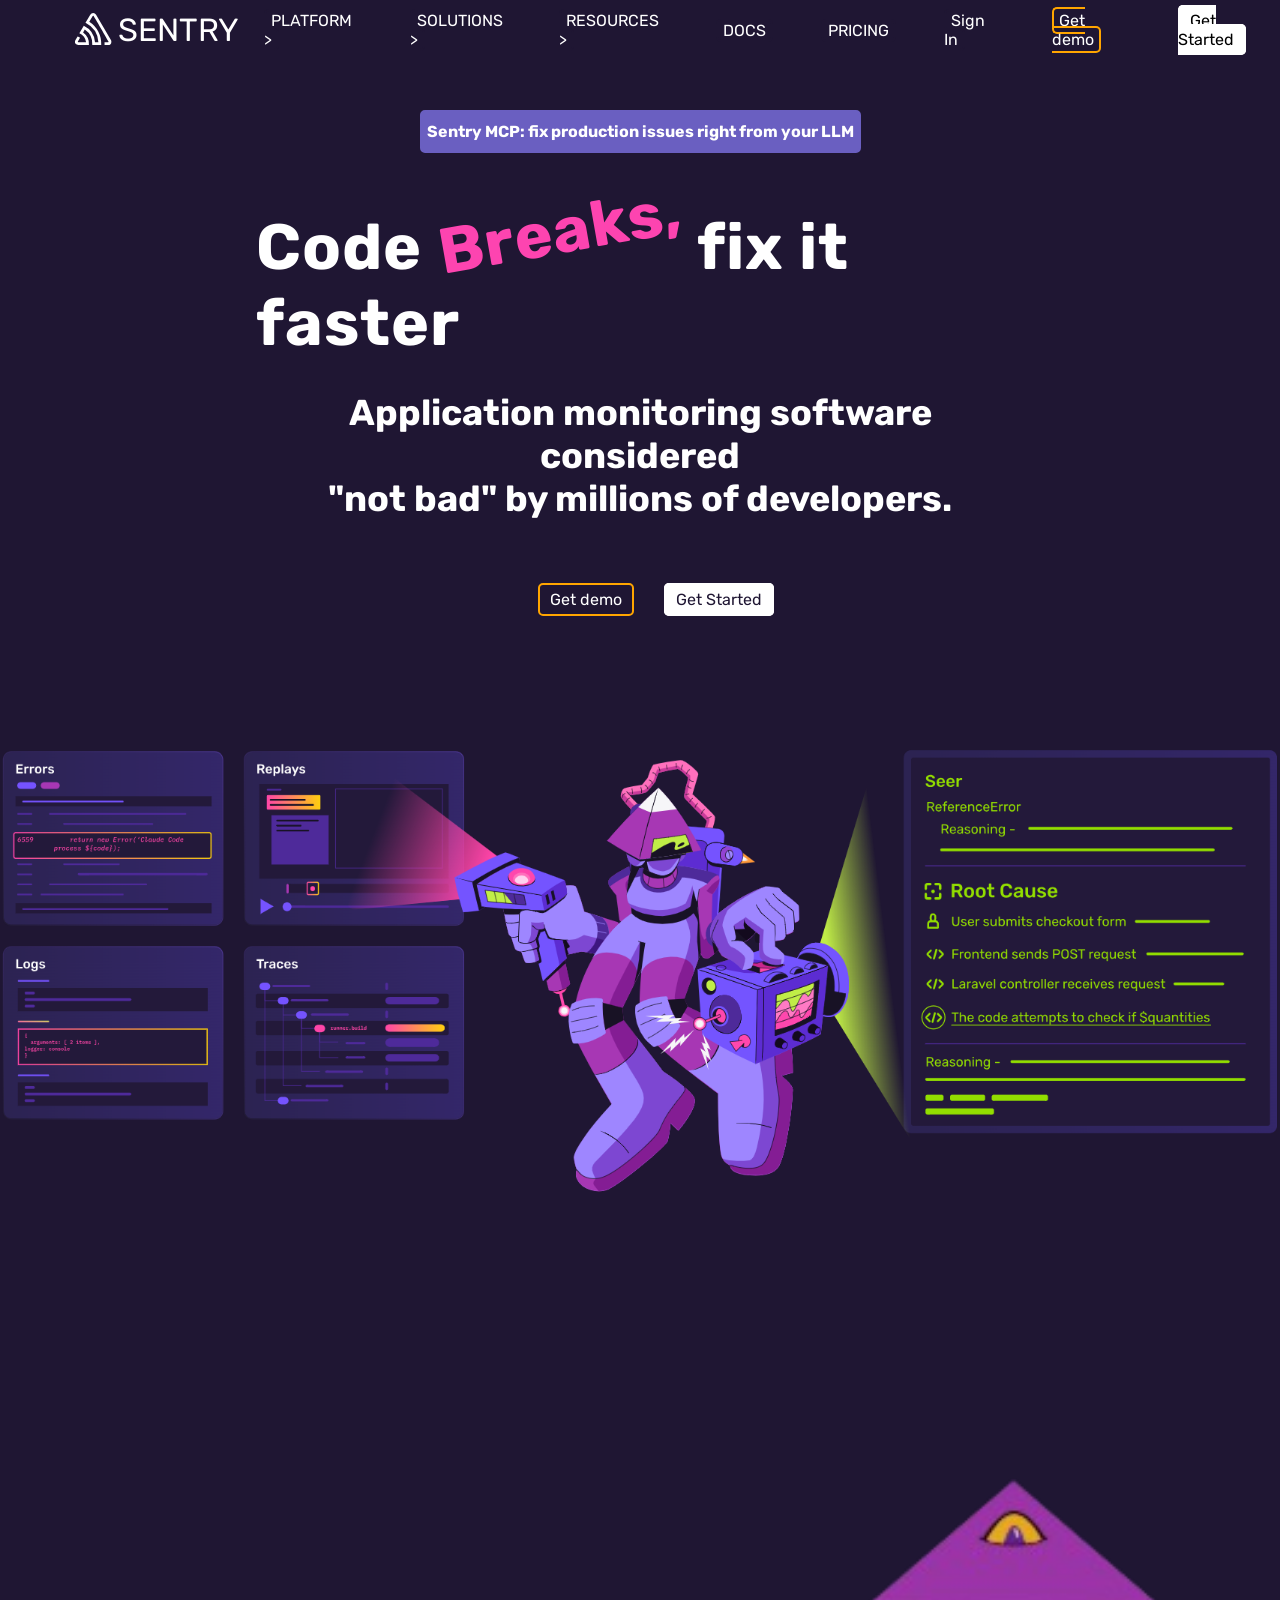
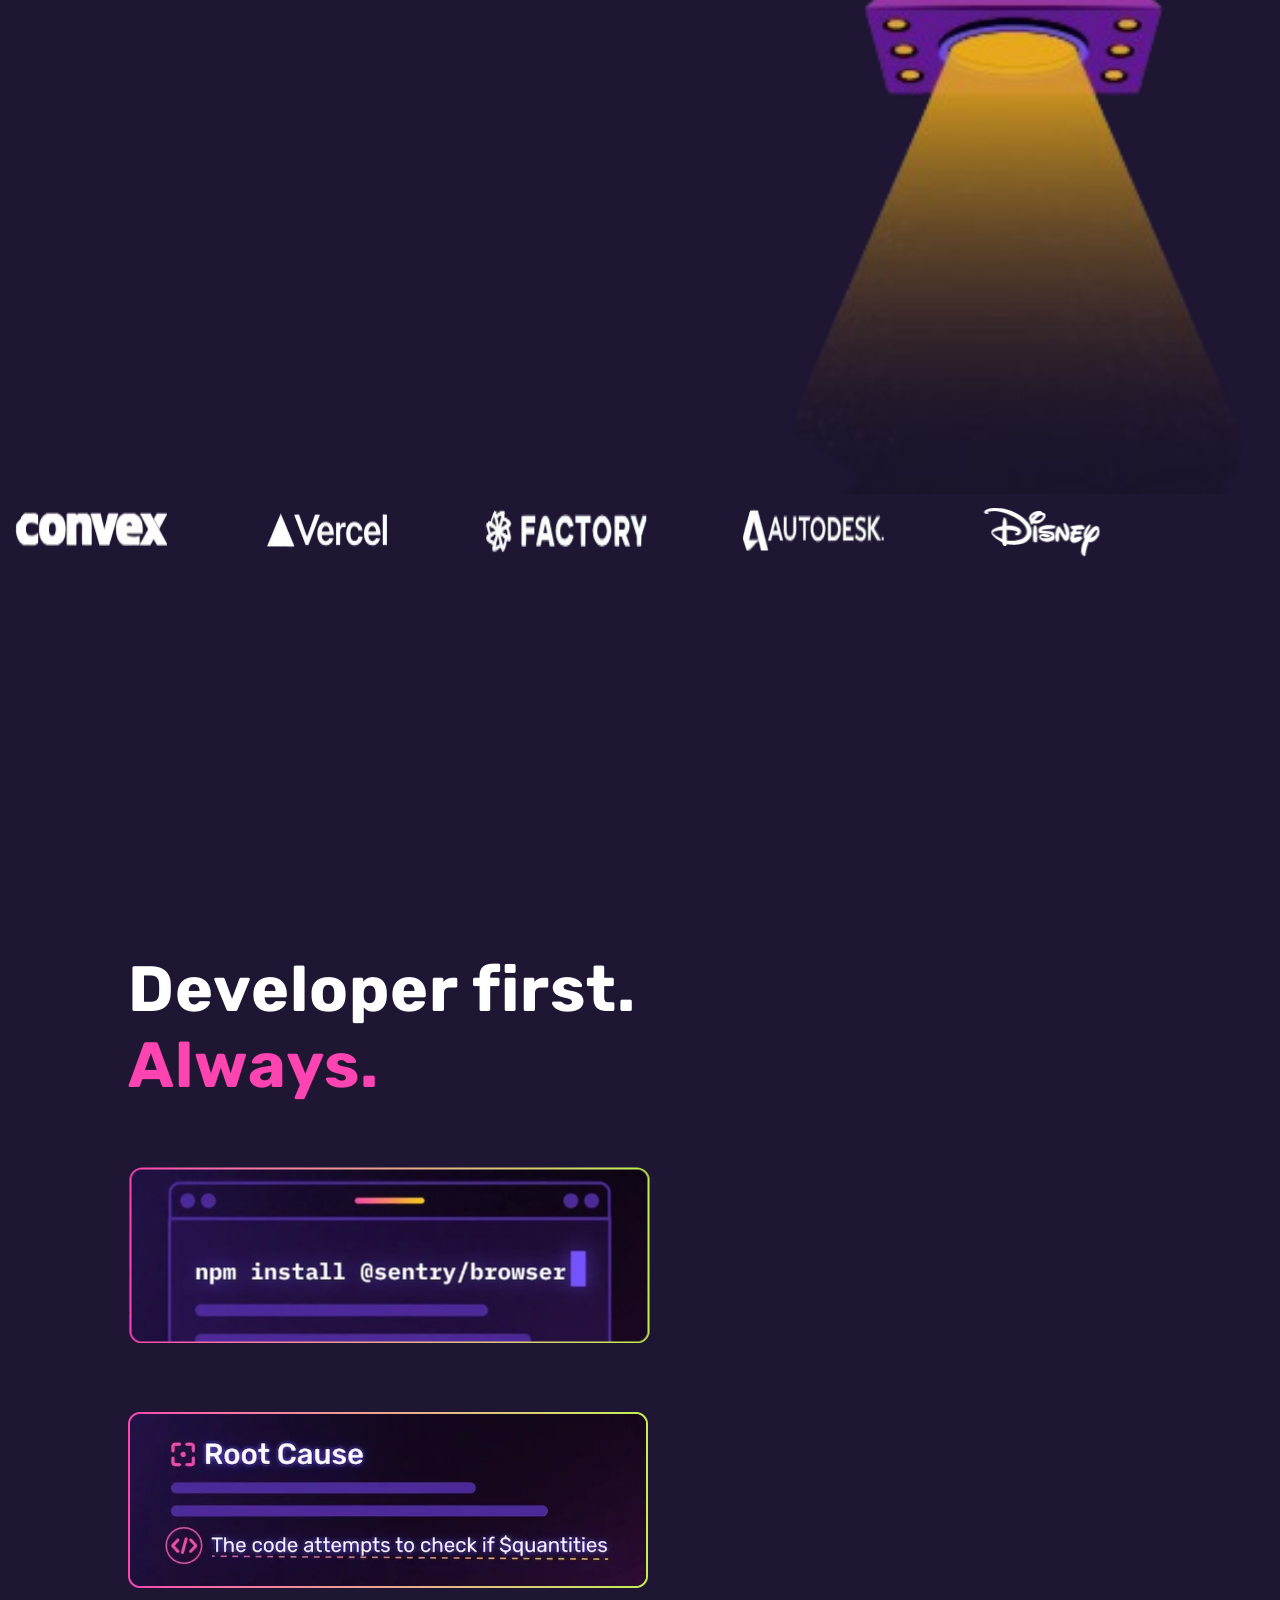
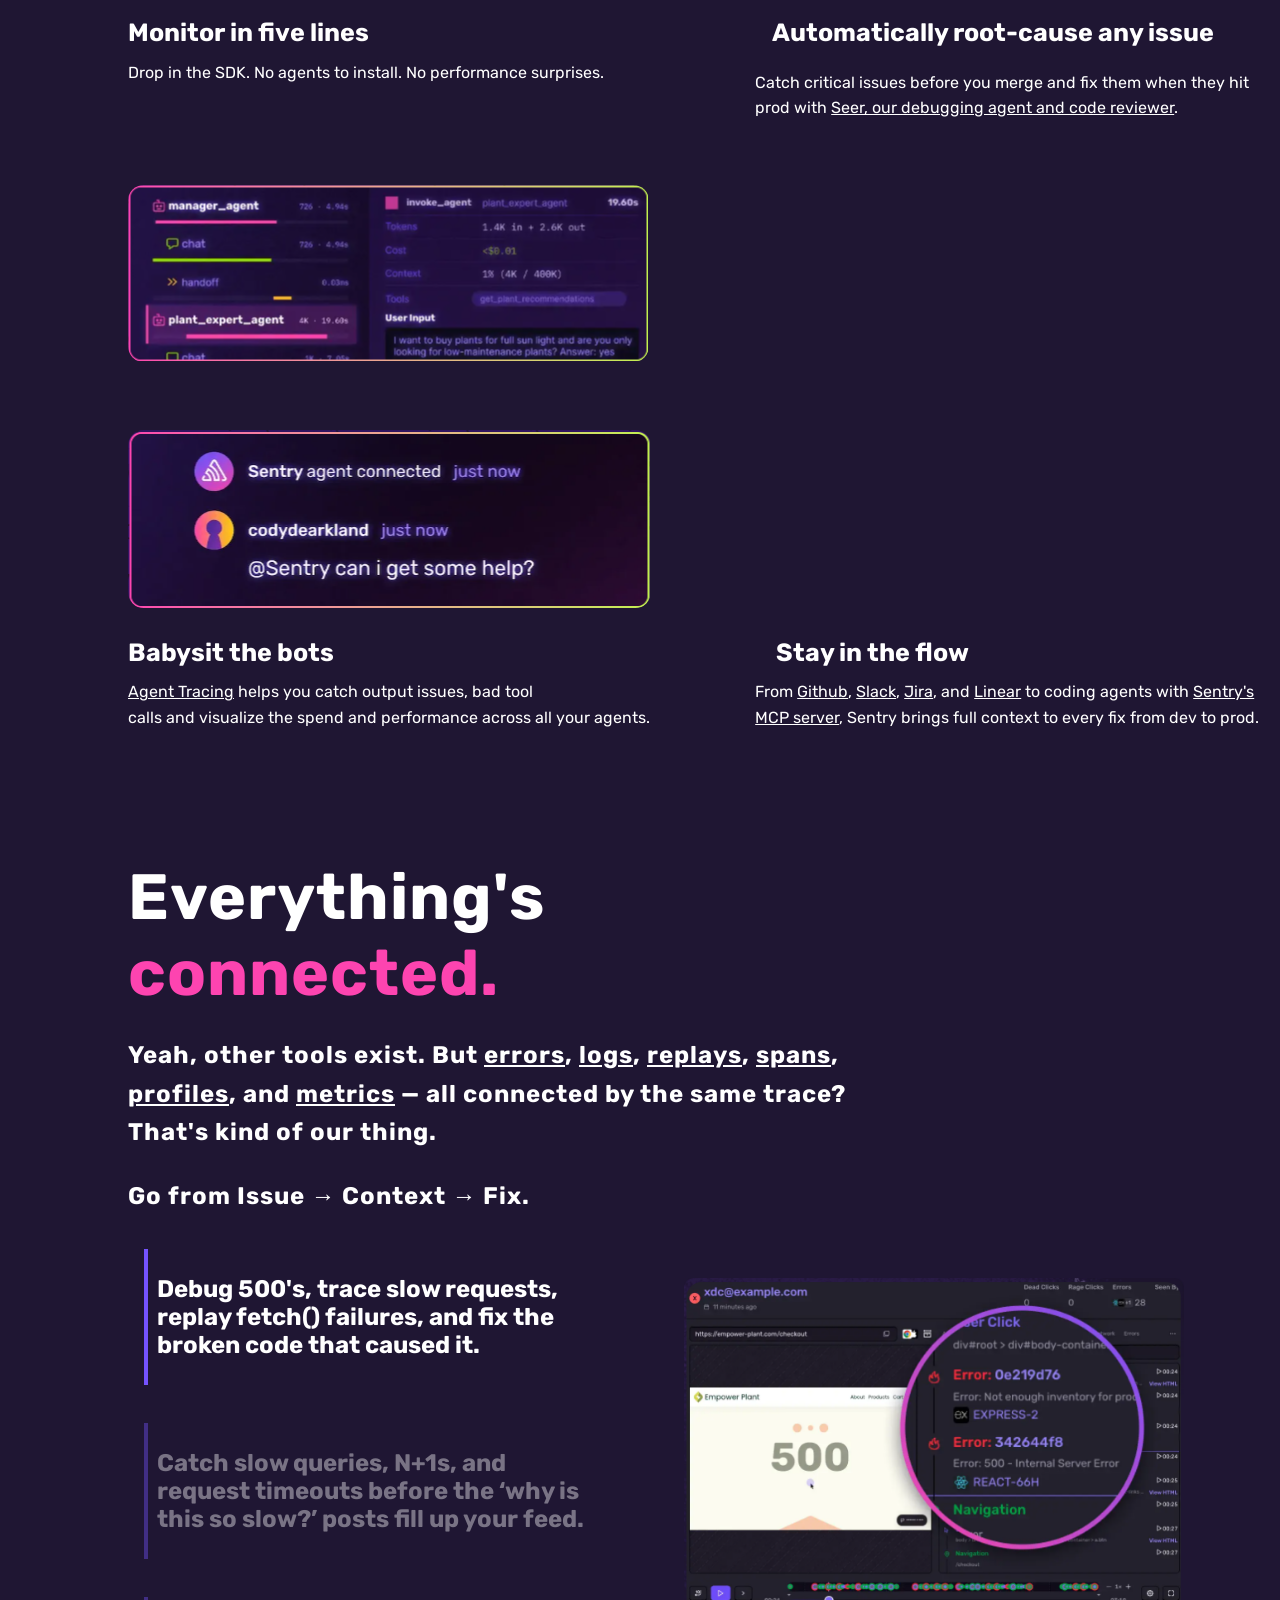
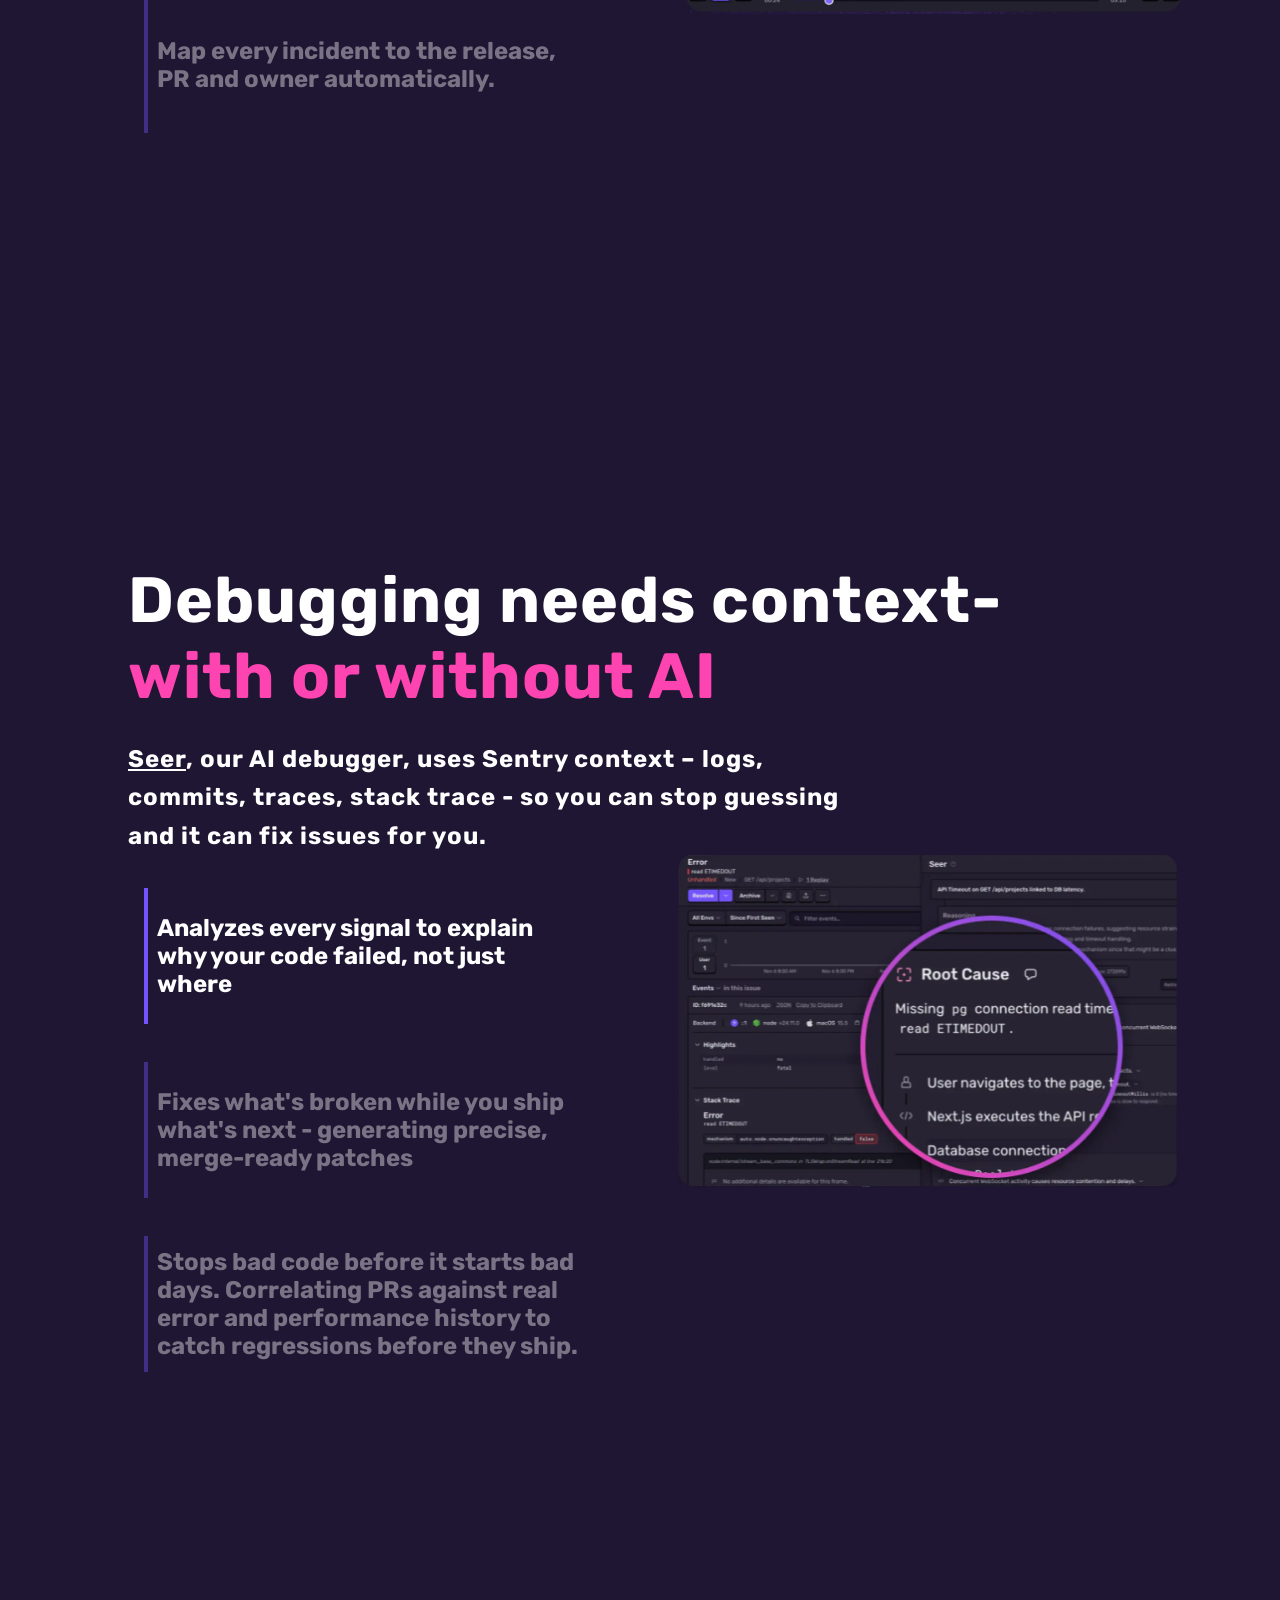
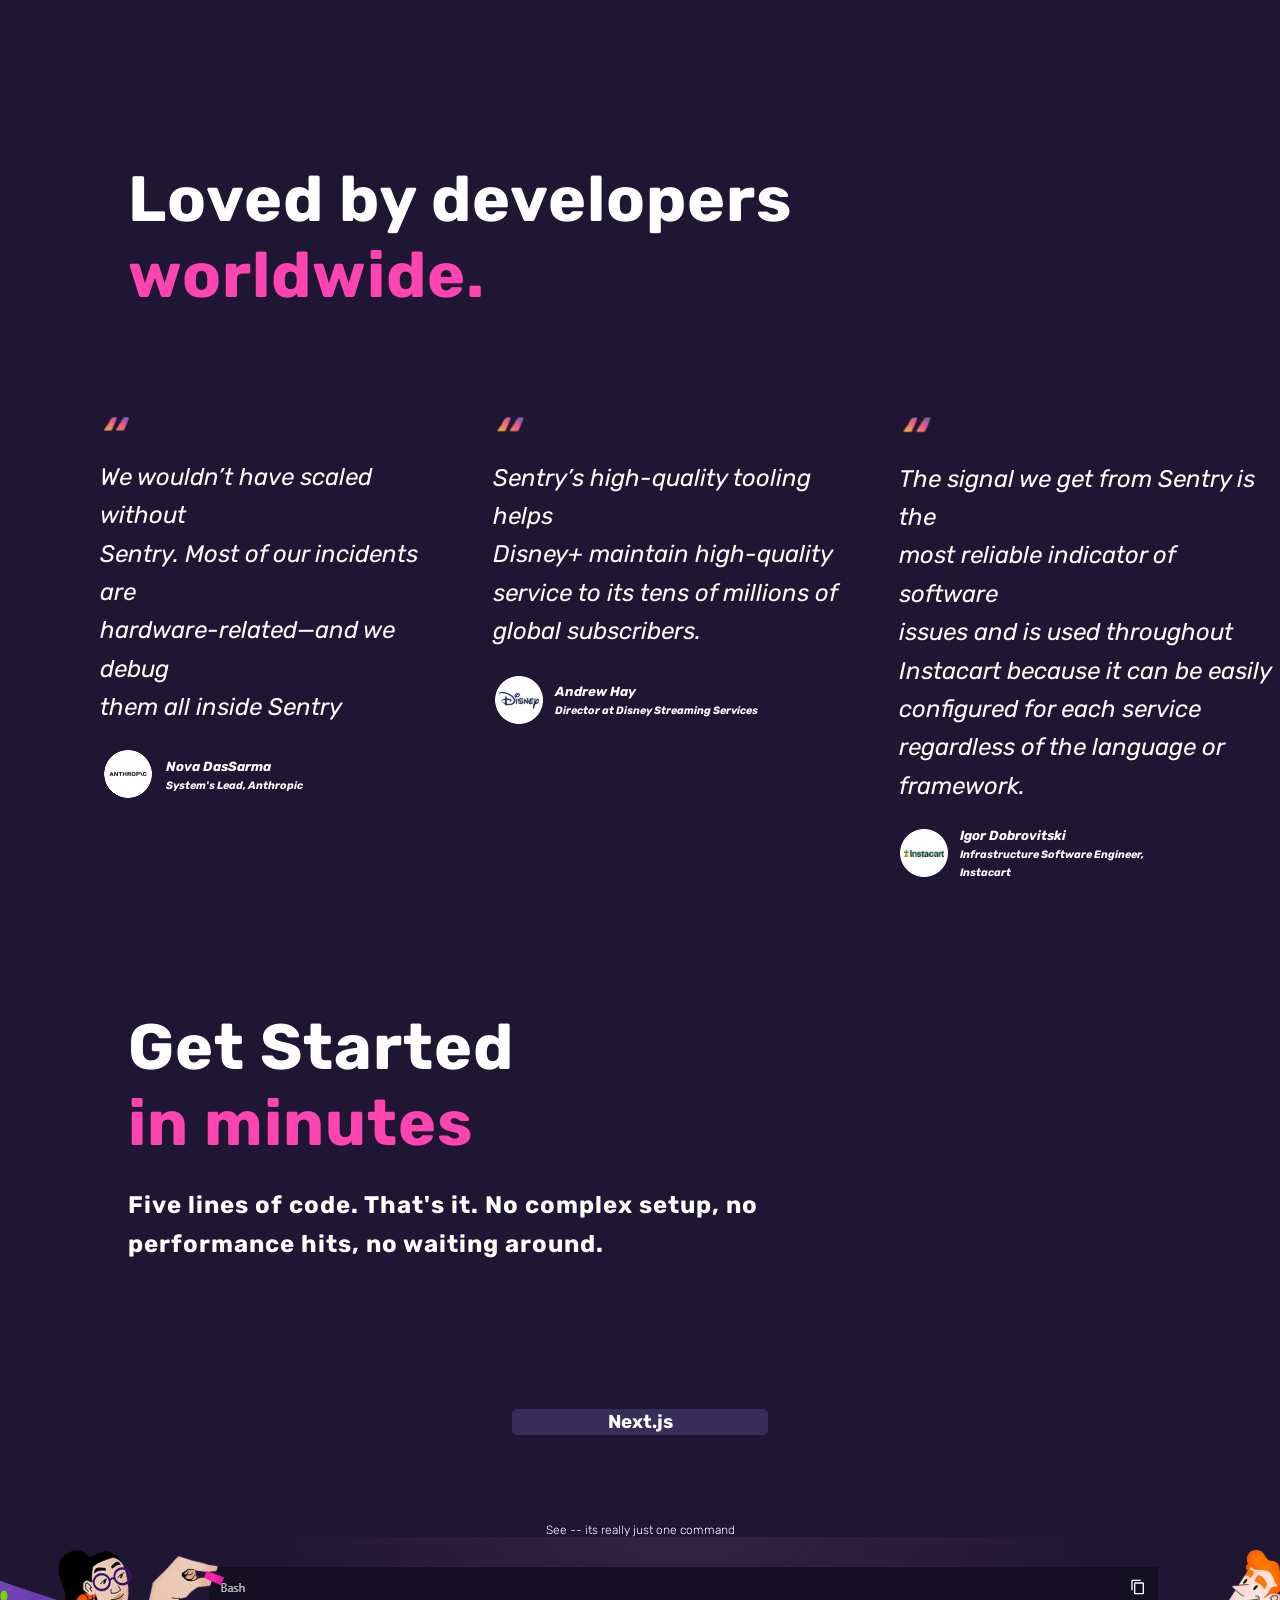
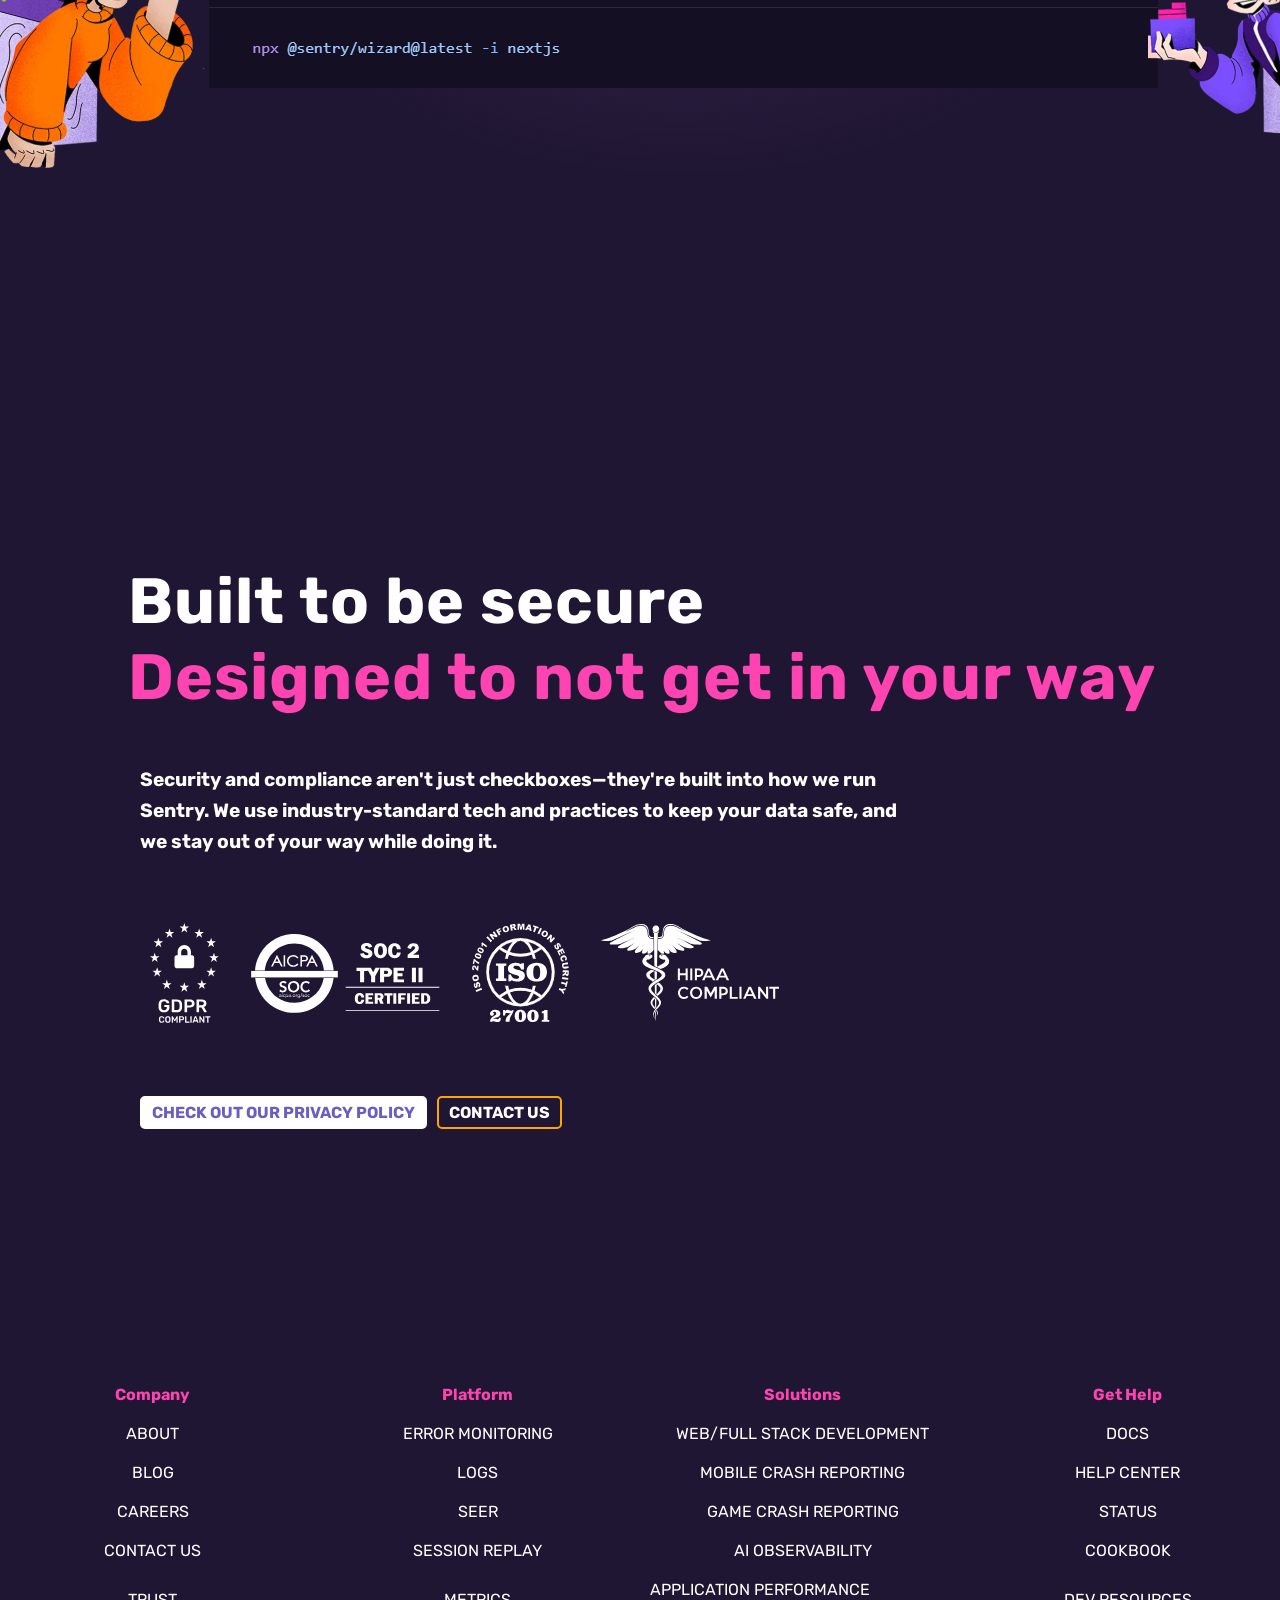
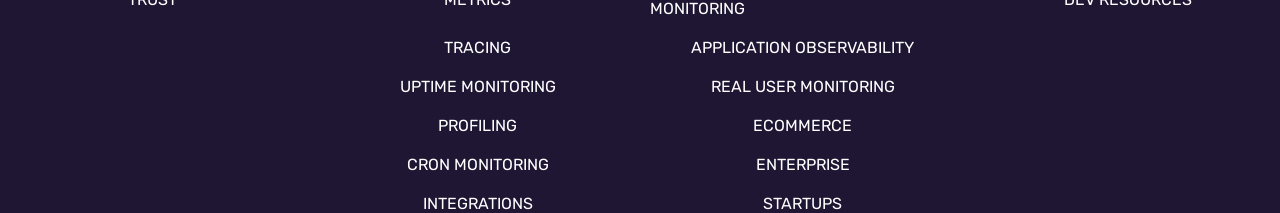
==== commit 55ddb64b: "The top radio thing is now checked" ====
--- a/index.html
+++ b/index.html
@@ -132,9 +132,9 @@
 <h2 class="SubText1"><a class="g9" href="http://127.0.0.1:5500/">Seer</a>, our AI debugger, uses Sentry context – logs, <br>commits, traces, stack trace - so you can stop guessing <br>and it can fix issues for you. </h2>
 <div class="flexusage_ki_maa">
 
-    <input type="radio" name="feature-tab" id="Radio4" checked>
-    <input type="radio" name="feature-tab" id="Radio5">
-    <input type="radio" name="feature-tab" id="Radio6">
+    <input type="radio" name="feature-tab1" id="Radio4" checked>
+    <input type="radio" name="feature-tab1" id="Radio5">
+    <input type="radio" name="feature-tab1" id="Radio6">
 
     <div class="flexusage_ka_bhai1">
 
--- a/css/dvm_task1_style.css
+++ b/css/dvm_task1_style.css
@@ -756,6 +756,9 @@
     45%{
         transform:translateX(480px);
     }
+    52.5%{
+        transform:translate(600px,-200px);
+    }
     60%{
         transform:translateX(720px);
     }
@@ -791,6 +794,9 @@
     25%{
         transform:translateX(240px);
     }
+    32.5%{
+        transform:translate(360px,-200px);
+    }
     40%{
         transform:translateX(480px);
     }
@@ -829,6 +835,9 @@
     5%{
         transform:translate(0px);
     }
+    12.5%{
+        transform:translate(120px,-200px);
+    }
     20%{
         transform:translateX(240px);
     }
@@ -900,6 +909,9 @@
     85%{
         transform:translateX(-240px);
     }
+    92.5%{
+        transform:translate(-120px,-200px);
+    }
     100%{
         transform:translateX(0px);
     }
@@ -938,6 +950,9 @@
     65%{
         transform:translateX(-480px);
     }
+    72.5%{
+        transform:translate(-360px,-200px);
+    }
     80%{
         transform:translateX(-240px);
     }
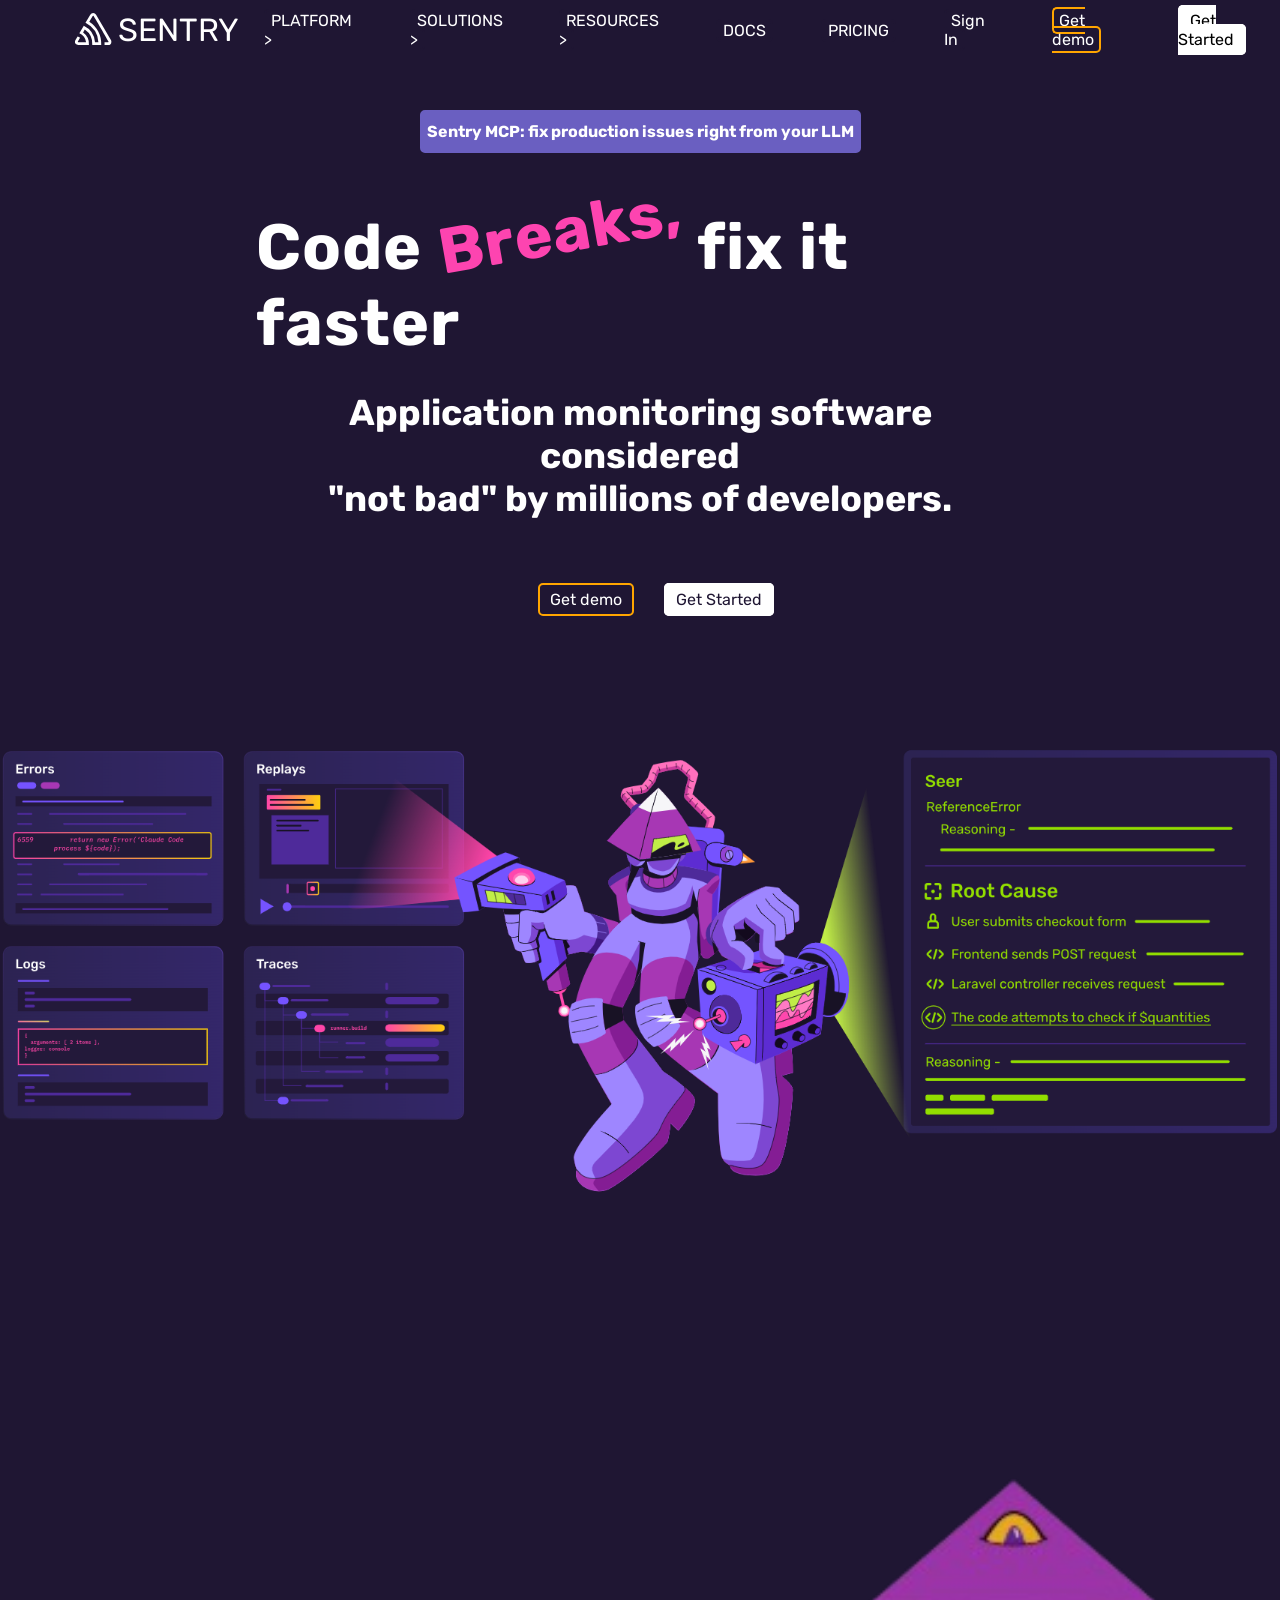
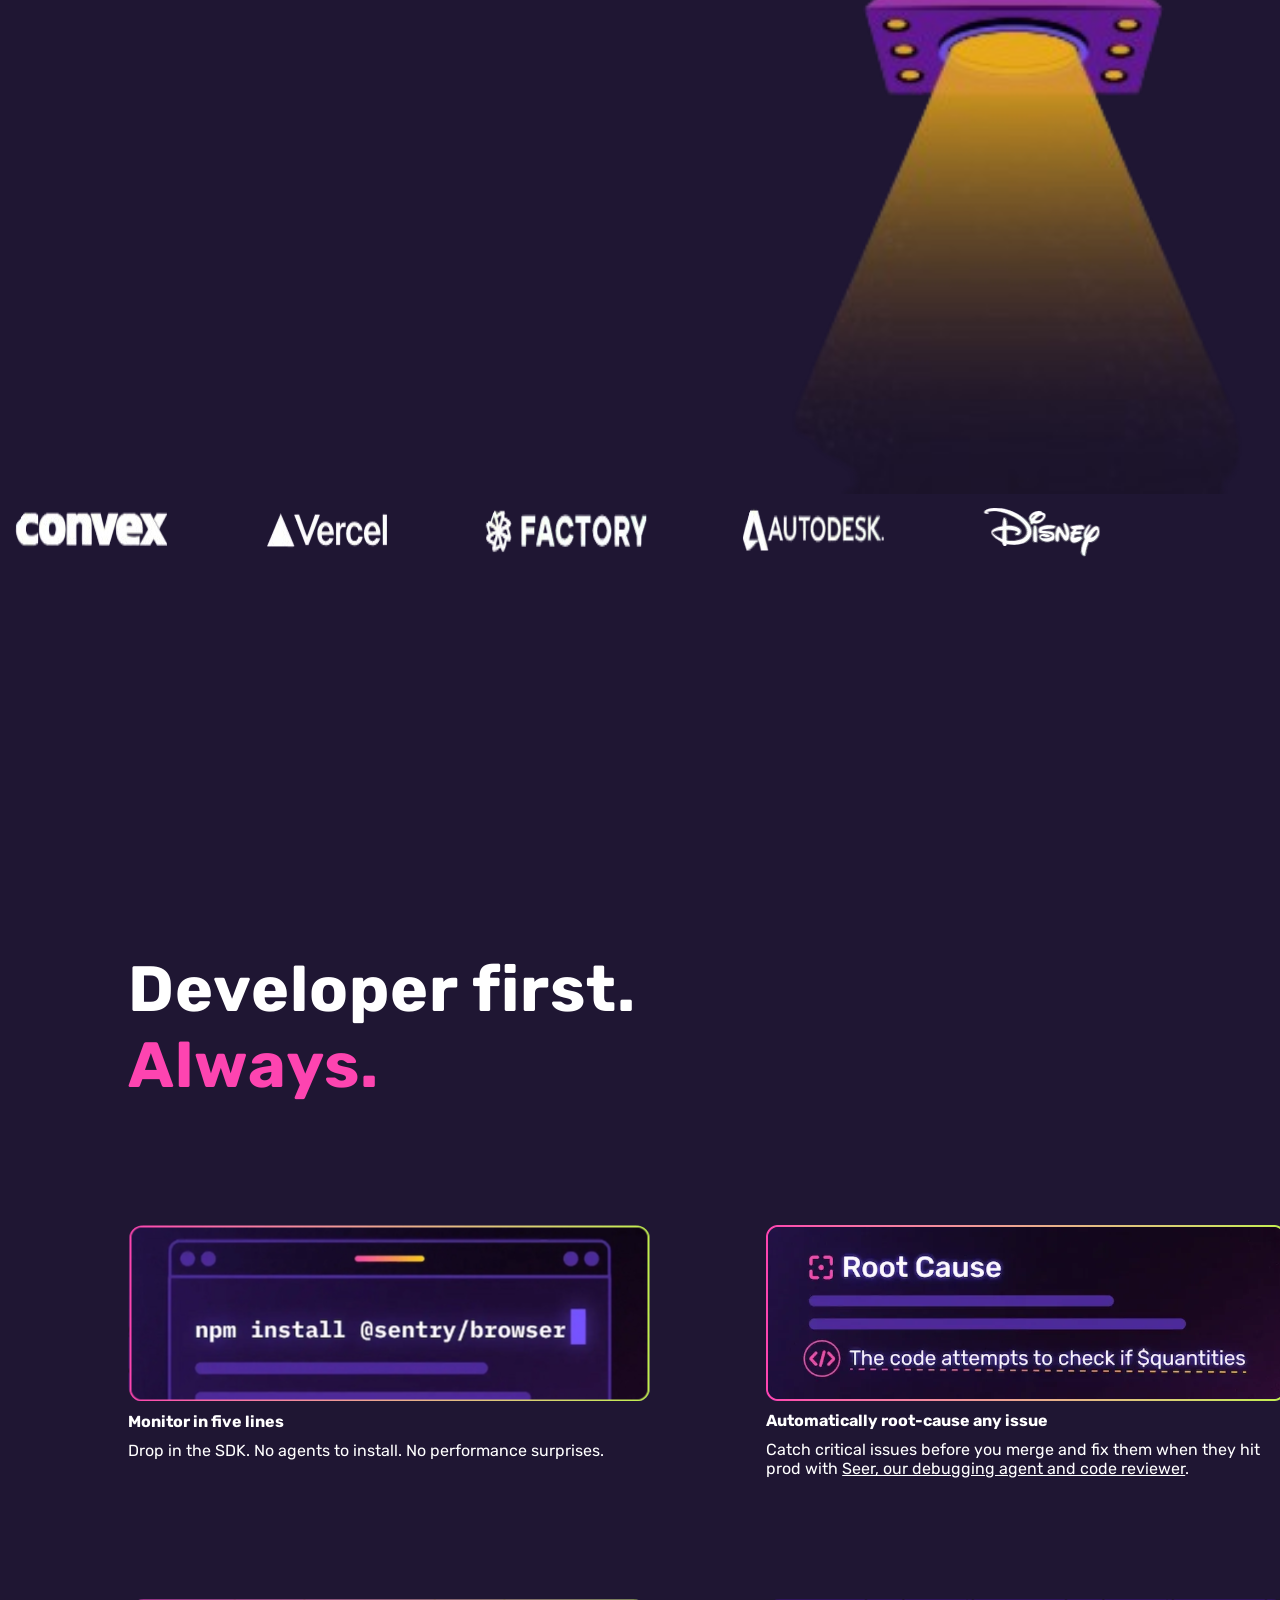
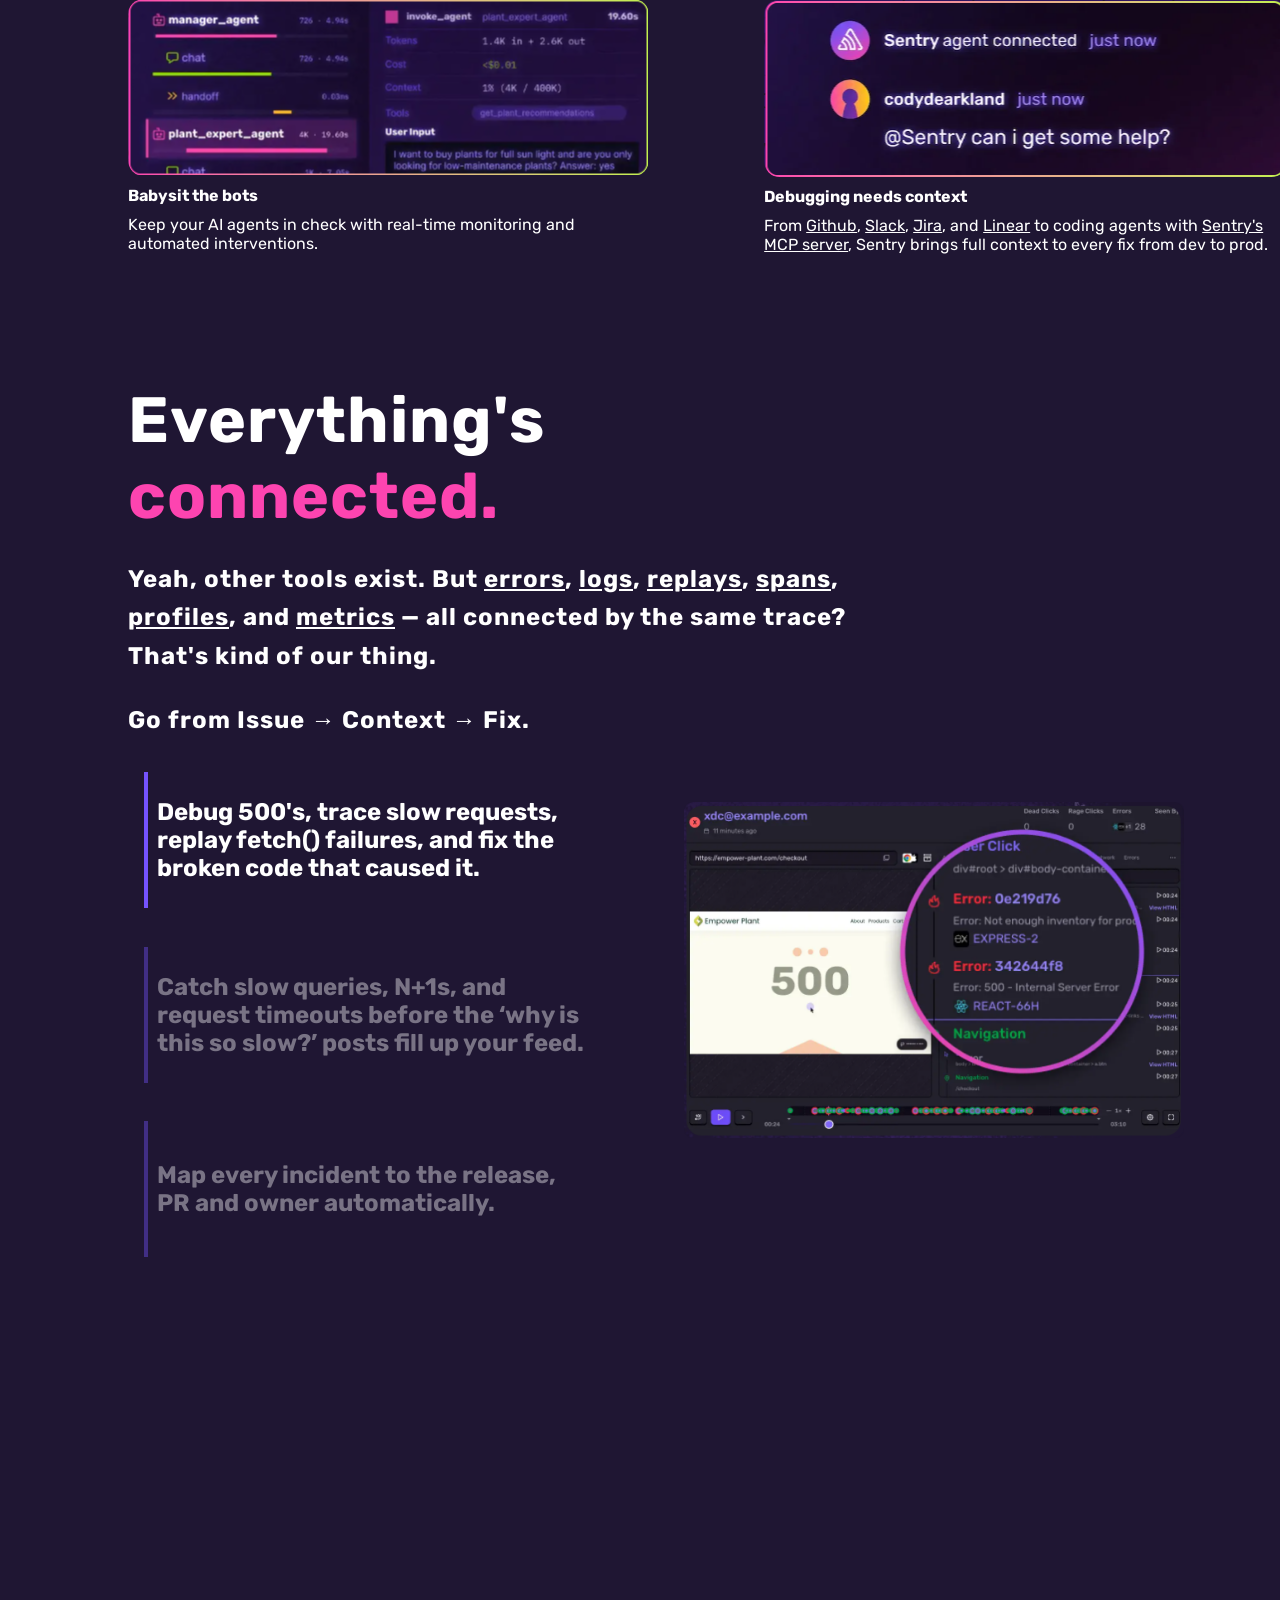
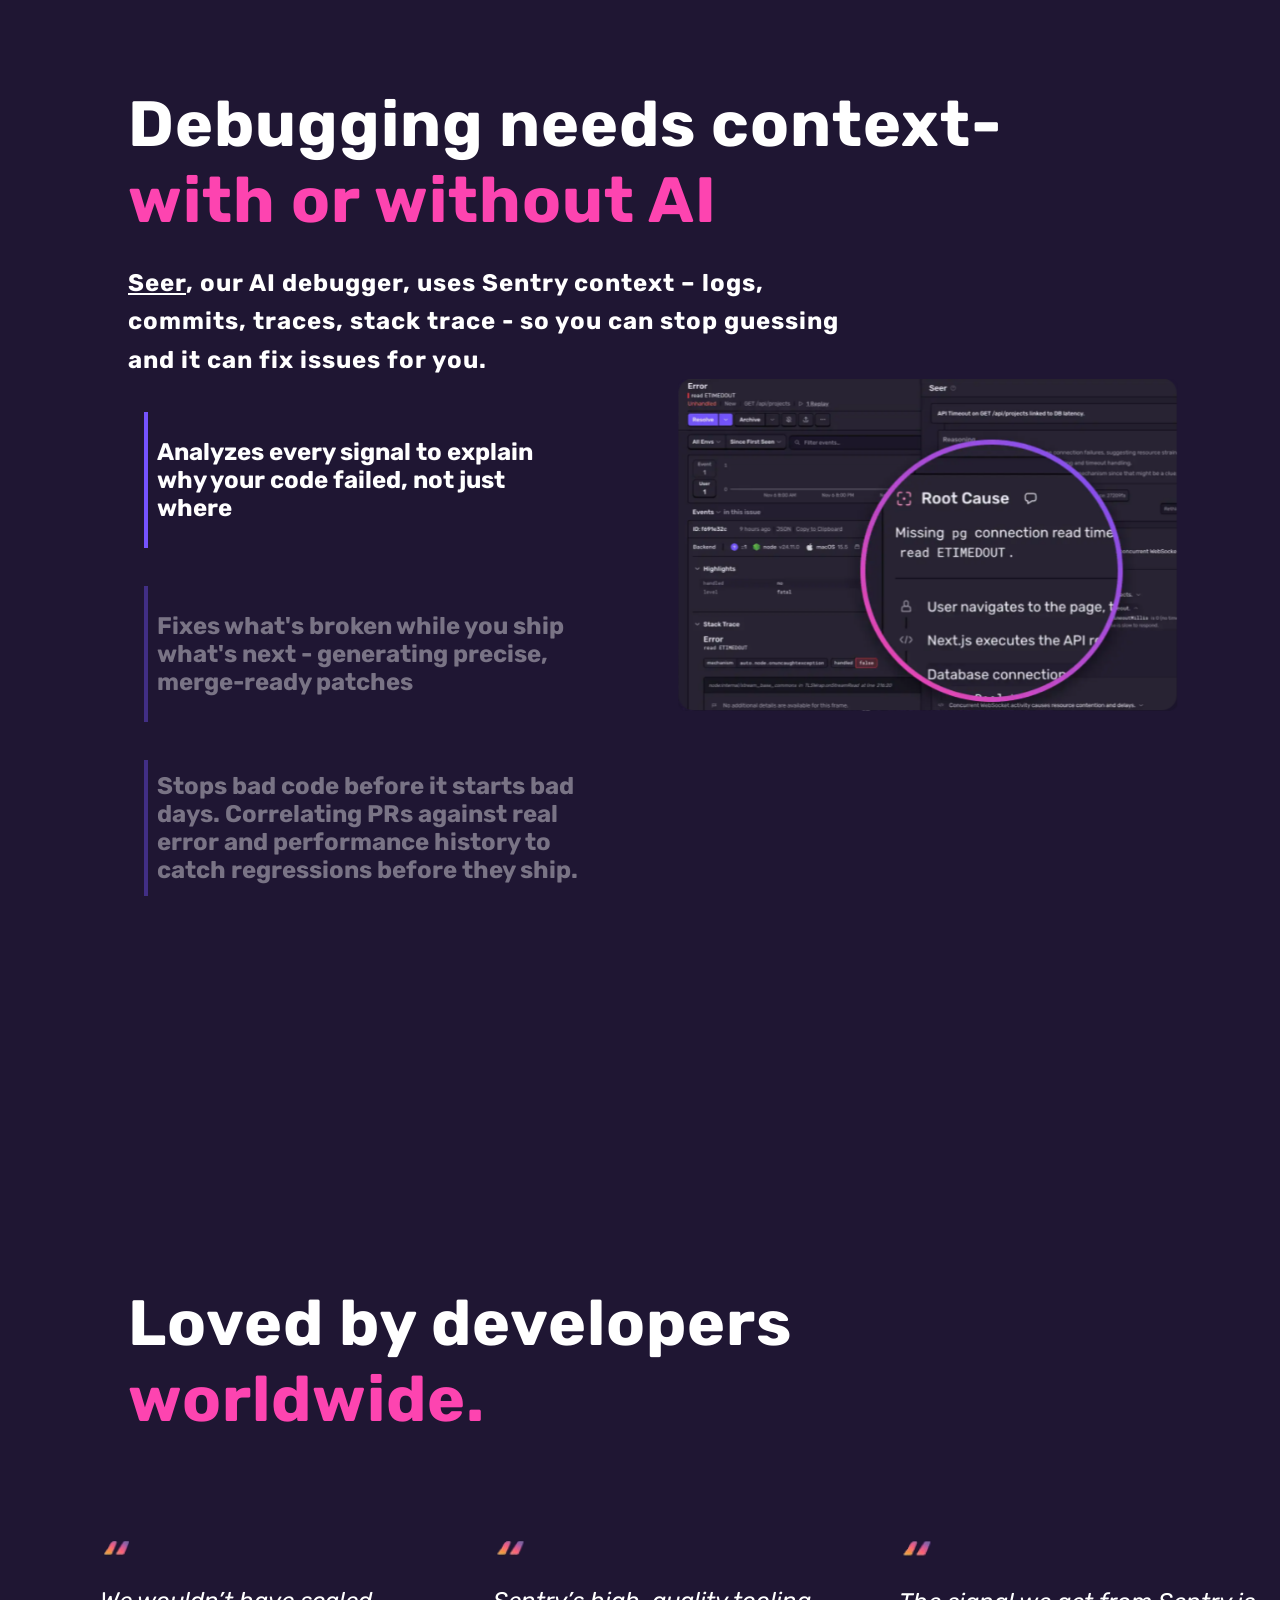
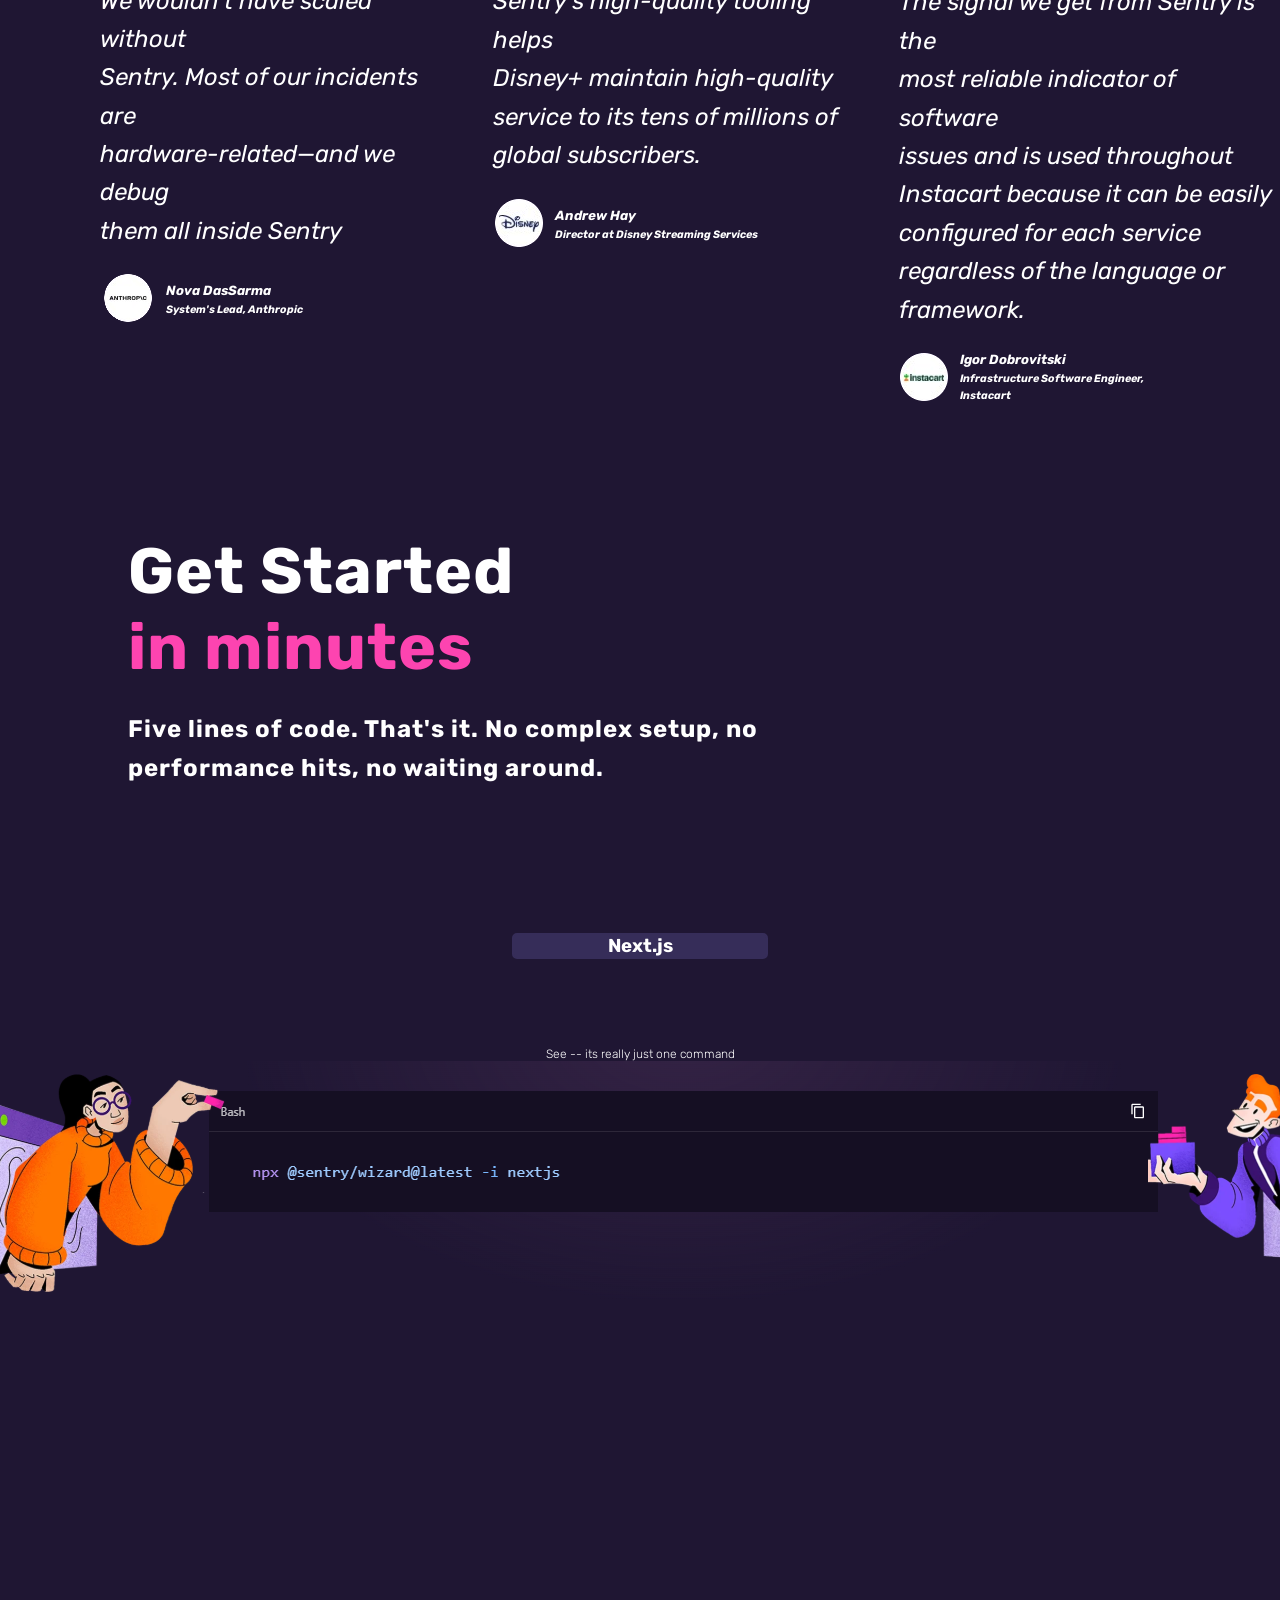
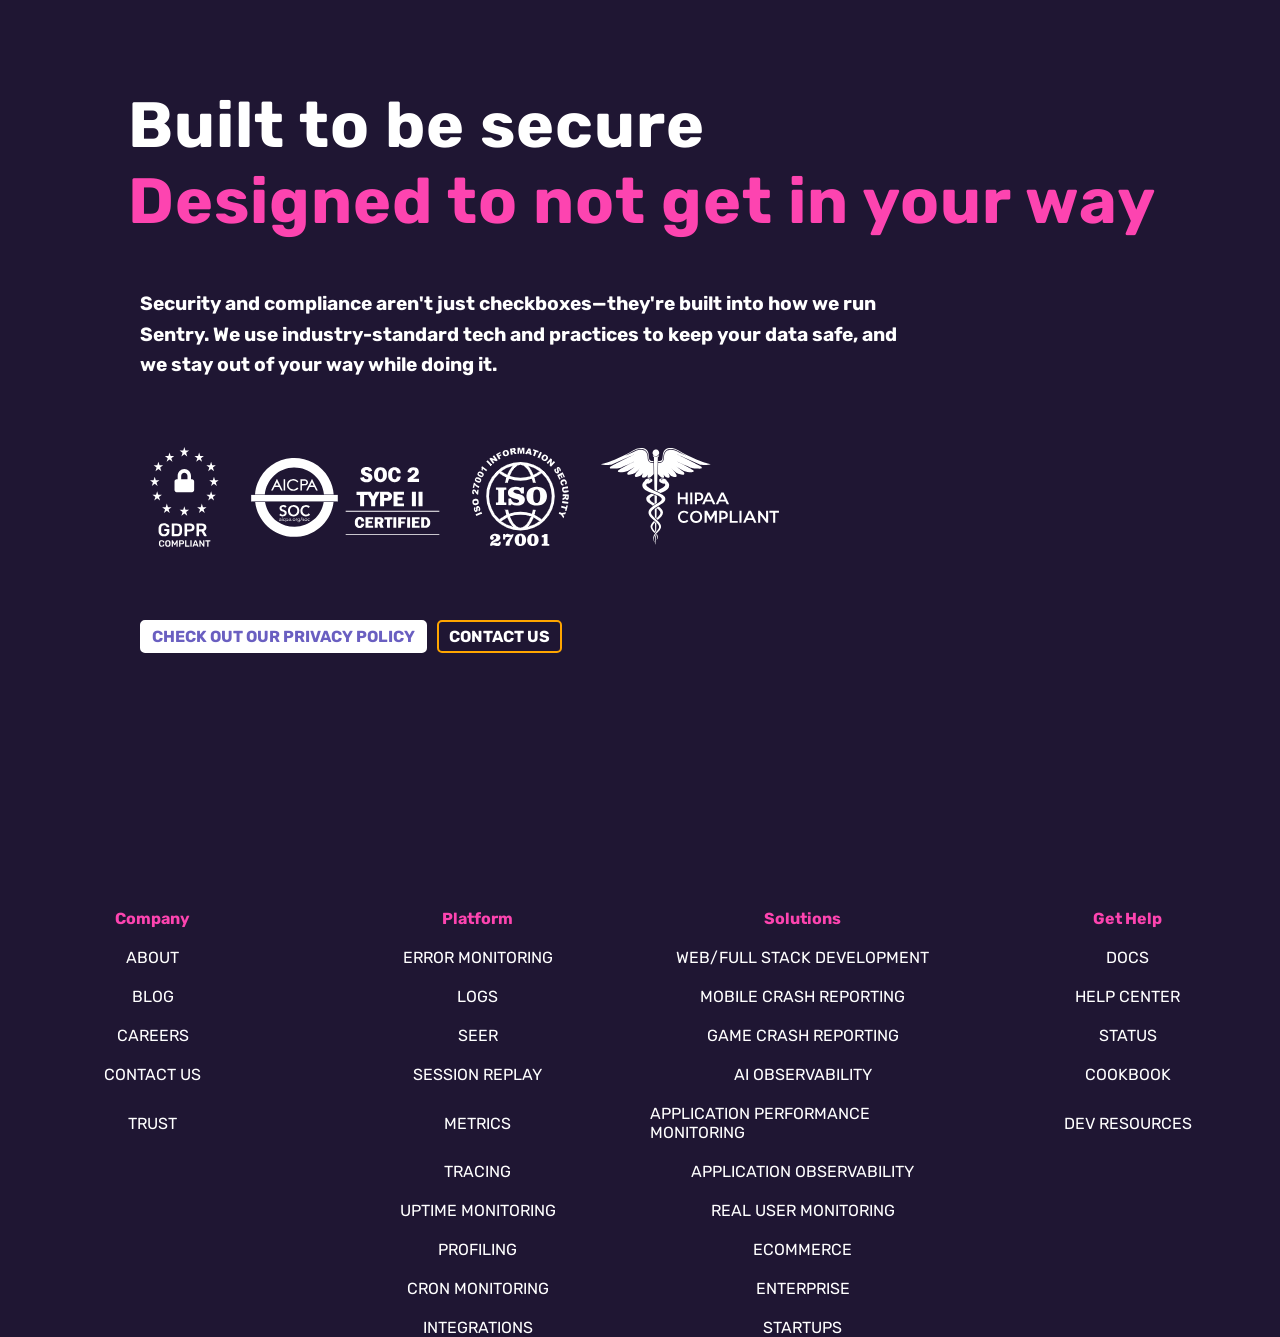
==== commit ca95e10b: "added the phone view" ====
--- a/index.html
+++ b/index.html
@@ -16,6 +16,9 @@
                 <p>SENTRY</p>
             </a>
         </div>
+        <div class="menubar" style="display:none">
+            <h4>Menu ></h4>
+        </div>
         <div class="Top-Bar2">
             <ul class="Top-Links">
                 <li><a class="g2" href="https://adharshauthor-jpg.github.io/dvm_task1/" target="_blank">PLATFORM ></a></li>
@@ -33,10 +36,12 @@
             </ul> -->
         </div>
     </div>
+    <div class="Pop-up-ki-ma">
     <div class="Pop-up">
         <a class="pop-up-link" href="https://adharshauthor-jpg.github.io/dvm_task1/" target="_blank">
             <h4>Sentry MCP: fix production issues right from your LLM</h4>
         </a>
+    </div>
     </div>
     <div class="Banner">
         <h1>Code <a class="Pink-Banner" href="https://adharshauthor-jpg.github.io/dvm_task1/">Breaks,</a> fix it faster</h1>
@@ -52,7 +57,9 @@
         </ul>
     </div>
     <img class="Mascot" src="mascot_mover.png" alt="Moving Mascot">
+    <div class="UFO-ki-ma">
     <img class="UFO" src="ufo_task1_nobag.png" alt="crazy ufo">
+    </div>
     <div class="chain-of-logos">
         <img class="l1" src="chain_logo1-removebg-preview.png" alt="1">
         <img class="l2" src="chain_logo2-removebg-preview.png" alt="1">
@@ -62,22 +69,45 @@
     </div>  
     <h1 class="Title">Developer first.</h1>
     <h1 class="Pink">Always.</h1>
-    <img class="flexypic" src="pic1new_dvm-modified.png" alt="pic">
-    <img class="flexypic" src="pic2new_dvm-modified_final.png" alt="pic">
+
+    <div class="Area">
+    <div class="area1">
+    <img class="cutiepic" src="pic1new_dvm-modified.png" alt="pic">
+    <h4>Monitor in five lines</h4>
+    <p class="bodyfile">Drop in the SDK. No agents to install. No performance surprises.</p>
+    </div>
+    <div class="area1">
+    <img class="cutiepic" src="pic2new_dvm-modified_final.png" alt="pic">
+    <h4>Automatically root-cause any issue</h4>
+    <p class="bodyfile">Catch critical issues before you merge and fix them when they hit <br>prod with <a class="g5" href="https://adharshauthor-jpg.github.io/dvm_task1/">Seer, our debugging agent and code reviewer</a>.</p>
+    </div>
+    </div>
+    <div class="Area">
+    <div class="area1">
+        <img class="cutiepic" src="dvm_pic_3-modified.png" alt="pic">
+        <h4>Babysit the bots</h4>
+        <p class="bodyfile">Keep your AI agents in check with real-time monitoring and automated interventions.</p>
+    </div>
+    <div class="area1">
+        <img class="cutiepic" src="dvm_pic4_new-modified.png" alt="pic">
+        <h4>Debugging needs context</h4>
+        <p class="bodyfile">From <a class="g5" href="https://adharshauthor-jpg.github.io/dvm_task1/">Github</a>, <a class="g5" href="https://adharshauthor-jpg.github.io/dvm_task1/">Slack</a>, <a class="g5" href="https://adharshauthor-jpg.github.io/dvm_task1/">Jira</a>, and <a class="g5" href="https://adharshauthor-jpg.github.io/dvm_task1/">Linear</a> to coding agents with <a class="g5" href="https://adharshauthor-jpg.github.io/dvm_task1/">Sentry's MCP server</a>, Sentry brings full context to every fix from dev to prod.</p>
+    </div>
+    </div>
+  <!--   <ul class="Top-headings">
+        <li></li>
+        <li></li>
+    </ul> -->
+    
+    
+    
+<!--     <img class="flexypic" src="dvm_pic4_new-modified.png" alt="pic">
     <ul class="Top-headings">
-        <li><h4>Monitor in five lines</h4></li>
-        <li><h4>Automatically root-cause any issue</h4></li>
-    </ul>
-    <p class="Top-Body1">Drop in the SDK. No agents to install. No performance surprises.</p>
-    <p class="Top-Body2">Catch critical issues before you merge and fix them when they hit <br>prod with <a class="g5" href="https://adharshauthor-jpg.github.io/dvm_task1/">Seer, our debugging agent and code reviewer</a>.</p>
-    <img class="flexypic" src="dvm_pic_3-modified.png" alt="pic">
-    <img class="flexypic" src="dvm_pic4_new-modified.png" alt="pic">
-    <ul class="Top-headings">
-        <li><h4>Babysit the bots</h4></li>
+        <li></li>
         <li class="exception"><h4>Stay in the flow</h4></li>
-    </ul>
-    <p class="Top-Body1"><a class="g5" href="https://adharshauthor-jpg.github.io/dvm_task1/" target="_blank">Agent Tracing</a> helps you catch output issues, bad tool <br>calls and visualize the spend and performance across all your agents.</p>
-    <p class="Top-Body3">From <a class="g5" href="https://adharshauthor-jpg.github.io/dvm_task1/" target="_blank">Github</a>, <a class="g5" href="https://adharshauthor-jpg.github.io/dvm_task1/">Slack</a>, <a class="g5" href="https://adharshauthor-jpg.github.io/dvm_task1/">Jira</a>, and <a class="g5" href="https://adharshauthor-jpg.github.io/dvm_task1/">Linear</a> to coding agents with <a class="g5" href="https://adharshauthor-jpg.github.io/dvm_task1/">Sentry's <br>MCP server</a>, Sentry brings full context to every fix from dev to prod.</p>
+    </ul> -->
+    <!-- <p class="Top-Body1"><a class="g5" href="https://adharshauthor-jpg.github.io/dvm_task1/" target="_blank">Agent Tracing</a> helps you catch output issues, bad tool <br>calls and visualize the spend and performance across all your agents.</p>
+    <p class="Top-Body3">From <a class="g5" href="https://adharshauthor-jpg.github.io/dvm_task1/" target="_blank">Github</a>, <a class="g5" href="https://adharshauthor-jpg.github.io/dvm_task1/">Slack</a>, <a class="g5" href="https://adharshauthor-jpg.github.io/dvm_task1/">Jira</a>, and <a class="g5" href="https://adharshauthor-jpg.github.io/dvm_task1/">Linear</a> to coding agents with <a class="g5" href="https://adharshauthor-jpg.github.io/dvm_task1/">Sentry's <br>MCP server</a>, Sentry brings full context to every fix from dev to prod.</p> -->
     <h1 class="Title1">Everything's</h1>
     <h1 class="Pink">connected.</h1>
     <h2 class="SubText1">Yeah, other tools exist. But <a class="g5" href="https://adharshauthor-jpg.github.io/dvm_task1/" target="_blank"><a class="g5" href="https://adharshauthor-jpg.github.io/dvm_task1/">errors</a>, <a class="g5" href="https://adharshauthor-jpg.github.io/dvm_task1/">logs</a>, <a class="g5" href="https://adharshauthor-jpg.github.io/dvm_task1/">replays</a>, <a class="g5" href="https://adharshauthor-jpg.github.io/dvm_task1/">spans</a>, <br><a class="g5" href="https://adharshauthor-jpg.github.io/dvm_task1/">profiles</a>, and <a class="g5" href="https://adharshauthor-jpg.github.io/dvm_task1/">metrics</a> — all connected by the same trace? <br>That's kind of our thing.</h2>
@@ -127,7 +157,7 @@
 
 </div>
 
-<h1 class="Title">Debugging needs context-</h1>
+<h1 class="Title" id="special">Debugging needs context-</h1>
 <h1 class="Pink">with or without AI</h1>
 <h2 class="SubText1"><a class="g9" href="http://127.0.0.1:5500/">Seer</a>, our AI debugger, uses Sentry context – logs, <br>commits, traces, stack trace - so you can stop guessing <br>and it can fix issues for you. </h2>
 <div class="flexusage_ki_maa">
@@ -177,7 +207,7 @@
         <img class="sidey" src="sidebar1.png" alt:sid image>
         <p class="c1"> <a class="hidden-link" href="https://adharshauthor-jpg.github.io/dvm_task1/" target="_blank"></a></p>
     </div> -->
-    <h1 class="Title">Loved by developers</h1>
+    <h1 class="Title" id="special">Loved by developers</h1>
     <h1 class="Pink">worldwide.</h1>
 <div class="zesty-flex">
 <div class="zesty-paragraphs">
@@ -214,7 +244,7 @@
     </div>
 </div>
 </div>
-    <h1 class="Title1">Get Started</h1>
+    <h1 class="Title1" id="really-special">Get Started</h1>
     <h1 class="Pink">in minutes</h1>
     <h2 class="SubText1">Five lines of code. That's it. No complex setup, no <br>performance hits, no waiting around.</h2>
     <input type="checkbox" name="stylebox" id="box1">
--- a/css/dvm_task1_style.css
+++ b/css/dvm_task1_style.css
@@ -962,4 +962,222 @@
     100%{
         transform:translateX(0px);
     }
+}
+.area1{
+    display:flex;
+    flex-direction:column;
+    gap:10px;
+    margin-top:5%;
+    color:white;
+    font-family:"Rubik";
+    
+}
+.Area{
+    display:flex;
+    flex-direction:row;
+    gap:10%;
+    margin-top:5%;
+    margin-left:10%;
+}
+
+@media screen and (max-width: 768px) {
+    html, body {
+        width=100%;
+  max-width: 100%;
+  overflow-x: hidden !important;
+}
+
+*, *::before, *::after {
+  box-sizing: border-box;
+  /* overflow-x: hidden !important; */
+}
+a.g1{
+    font-size:1.5rem;
+}
+a.g2{
+        display:none;
+    }
+a.g3{
+    display:none;
+}
+a.g4{
+    display:none;
+}
+.Top-Bar {
+        flex-direction: row;
+        gap:0.5%;
+        align-items: center;
+        margin-top:2%;
+        margin-left:1%;
+        font-size: 0.5rem;
+        width:390px;
+        max-width:768px;
+    }
+    .menubar{
+        display:initial;
+        visibility:visible;
+        border:2px solid white;
+        background-color:white;
+        color:#1f1633;
+        border-radius:5px;
+        font-family:"Rubik";
+        font-size:small;
+    }
+    .Top-Bar3 {
+        flex-direction: row;
+        align-items: center;
+        padding-left: 5%;
+        font-size: 0.5rem;
+    }
+    .Top-Links {
+        flex-direction: row;
+        gap: 10px;
+        display:hidden;
+    }
+    .Pop-up-ki-ma{
+        display:flex;
+        flex-direction:row;
+        justify-content:center;
+        align-items:center;
+    }
+    .UFO-ki-ma{
+        display:flex;
+        flex-direction:row;
+        justify-content:center;
+        align-items:center;
+    }
+    .Pop-up {
+        font-size: 0.8rem;
+        padding: 5px;
+        margin-left:5%;
+        margin-right:5%;
+        justify-content:center;
+        align-items:center;
+
+    }
+    .Banner{
+        margin-left:15%;
+        padding:0;
+        font-size:0.8rem;
+        text-align:center;
+    }
+    .SubText{
+        font-size:0.8rem;
+        margin-left:10%;
+        margin-right:10%;
+    }
+    .links1{
+        font-size:small;
+        margin-left:-30%;
+    }
+    .Mascot{
+        width:100%;
+        overflow-x:hidden;
+    }
+ /*    .UFO{
+        margin-left:-10%;
+        overflow-x:hidden;
+    } */
+     .Title{
+        font-size:2rem;
+        margin-left:2%;
+     }
+     #special{
+        margin-top:40%;
+     }
+     .Pink{
+        font-size:2rem;
+     }
+     .Area{
+        display:flex;
+        flex-direction:column;
+        margin-left:2%;
+        margin-right:2%;
+     }
+     .cutiepic{
+        width:100%;
+     }
+     .Title1{
+        font-size:2rem;
+     }
+     .SubText1{
+        font-size:0.8rem;
+        margin-left:2%;
+        margin-right:2%;
+     }
+     .flexusage_ki_maa{
+        display:flex;
+        flex-direction:column;
+        margin-left:-20%;
+     }
+     .stack{
+        width:80%;
+        height:auto;
+        margin-left:20%;
+        margin-top:-15%;
+     }
+     .stack1{
+        width:80%;
+        height:auto;
+        margin-left:20%;
+        margin-top:-15%;
+     }
+     .zesty-flex{
+        display:flex;
+        flex-direction:column;
+        margin-left:2%;
+        margin-right:2%;
+        margin-top:5%;
+        justify-content:center;
+        align-items:center;
+        text-align:center;
+     }
+     .zesty-quotes{
+        align-items:center;
+        justify-content:center;
+     }
+     .really-special{
+        margin-top:20%;
+     }
+     .drop-down{
+        margin-left:auto;
+        margin-right:auto;
+     }
+     .drop-down-menu{
+        margin-left:auto;
+        margin-right:auto;
+     }
+     .cheetah{
+        margin:10%;
+        text-align:center;
+        padding:0;
+     }
+     .logo-column{
+        width:100%;
+        margin:0;
+        padding:0;
+     }
+     .flex-father{
+        flex-direction:column;
+        margin-left:auto;
+        margin-right:auto;
+        align-items:center;
+        text-align:center;
+     }
+     .flex-son{
+        margin-left:auto;
+        margin-right:auto;
+     }
+     .final-img{
+        width:100%;
+        height:auto;
+        margin-left:auto;
+        margin-right:auto;
+     }
+     .grid-usage{
+        grid-template-columns: 1fr;
+        margin-left:auto;
+        margin-right:auto;
+     }
+
 }
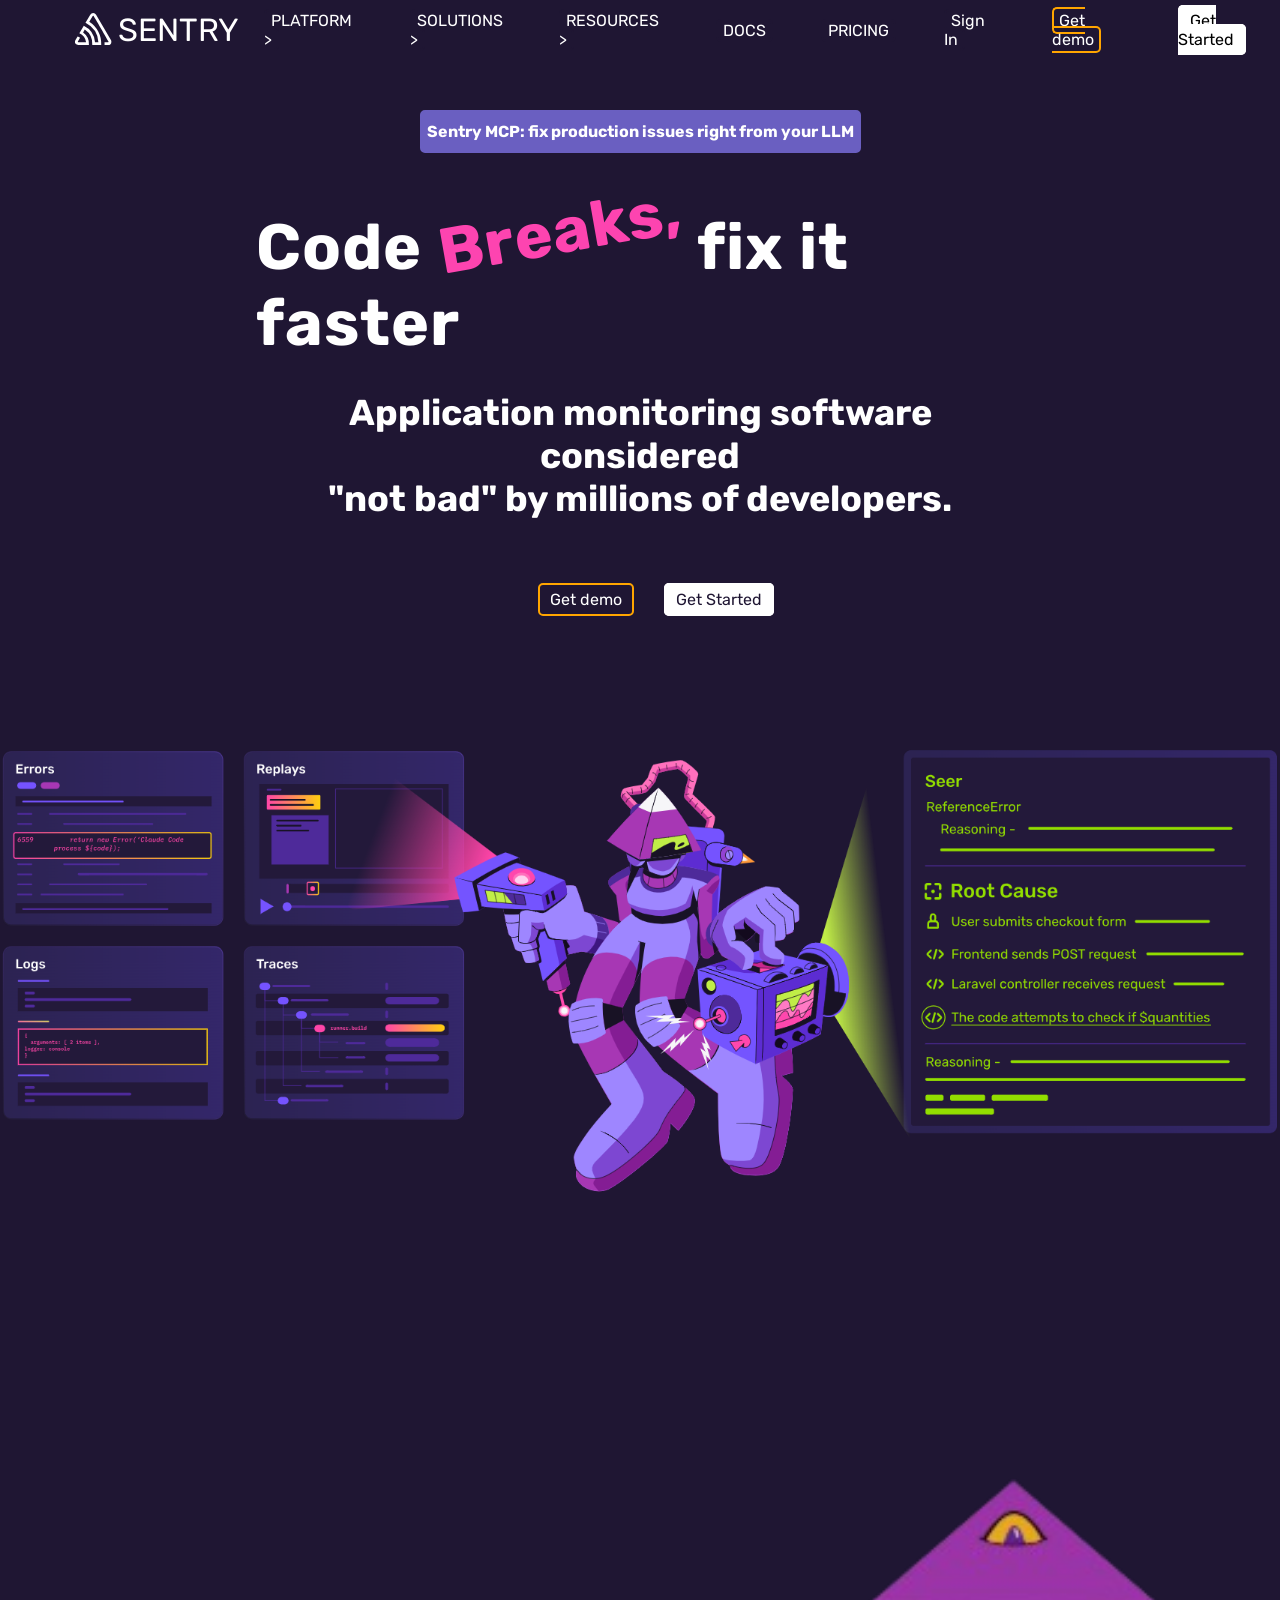
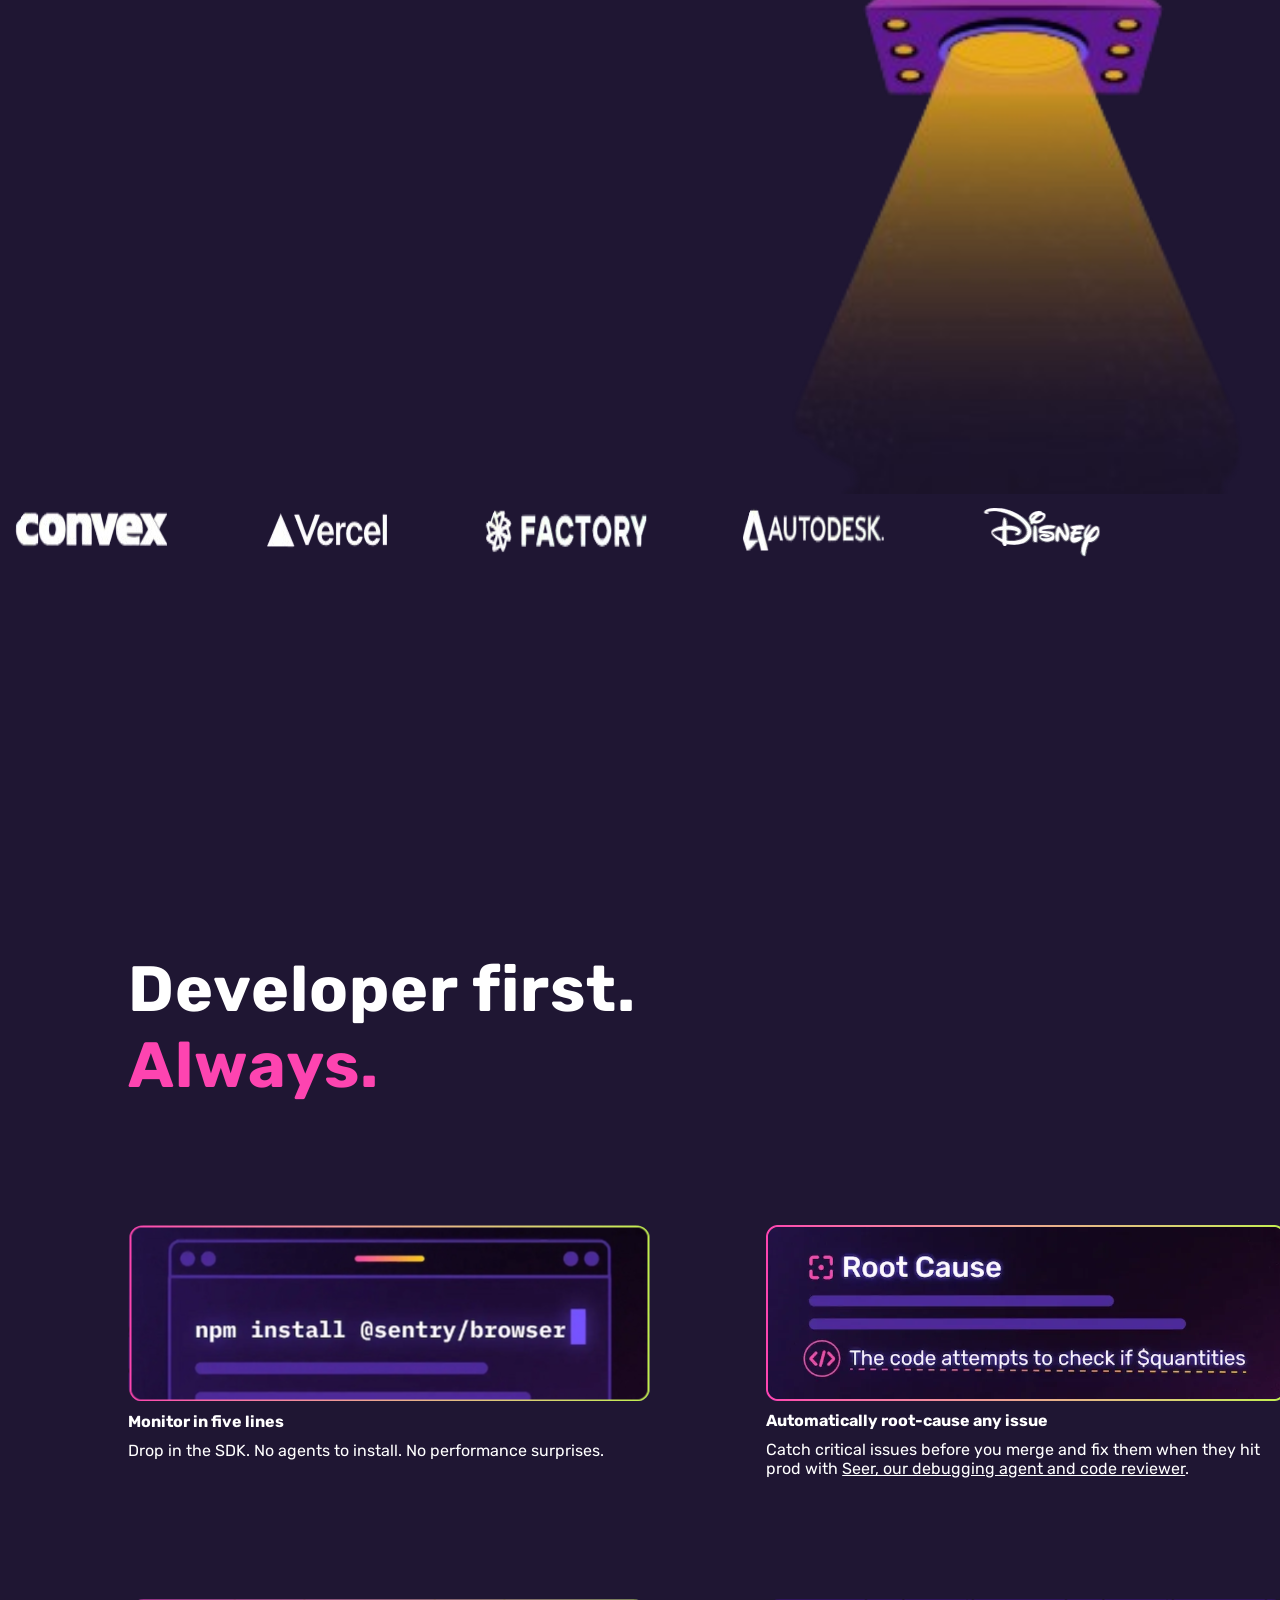
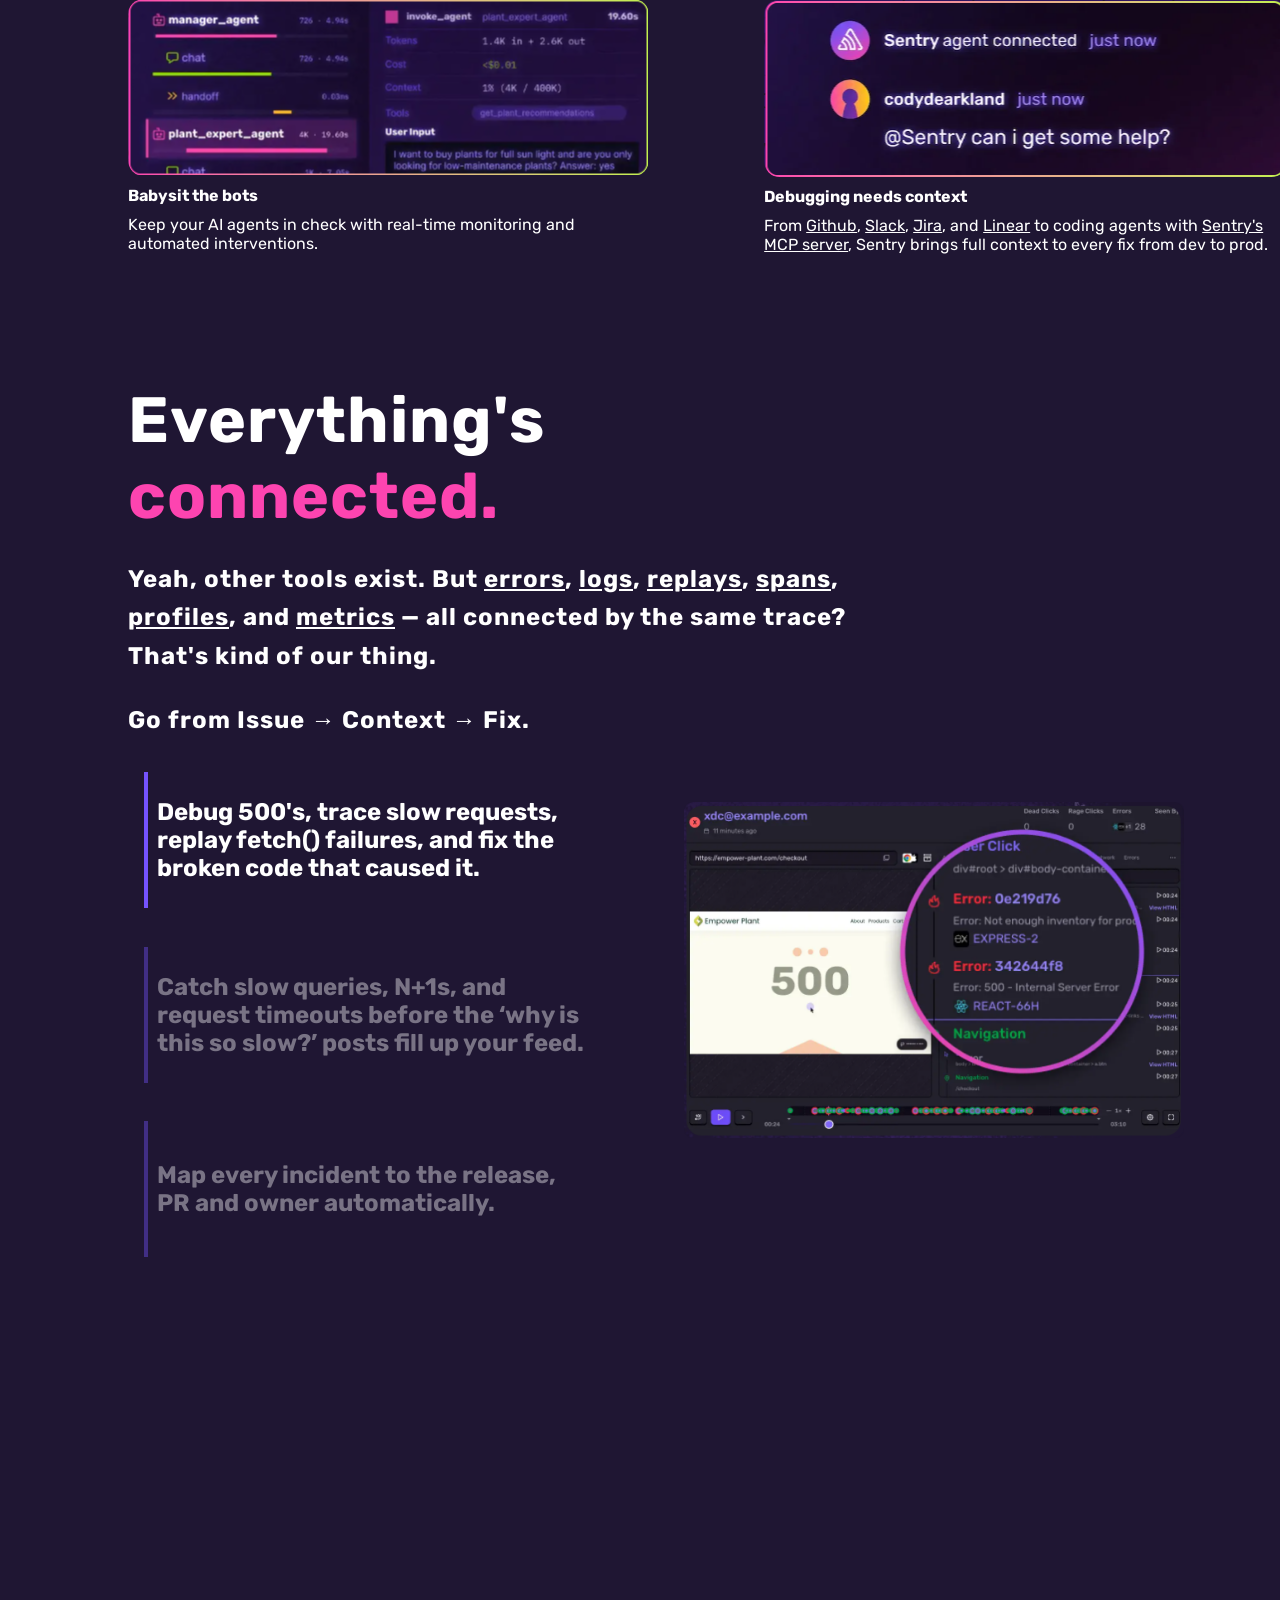
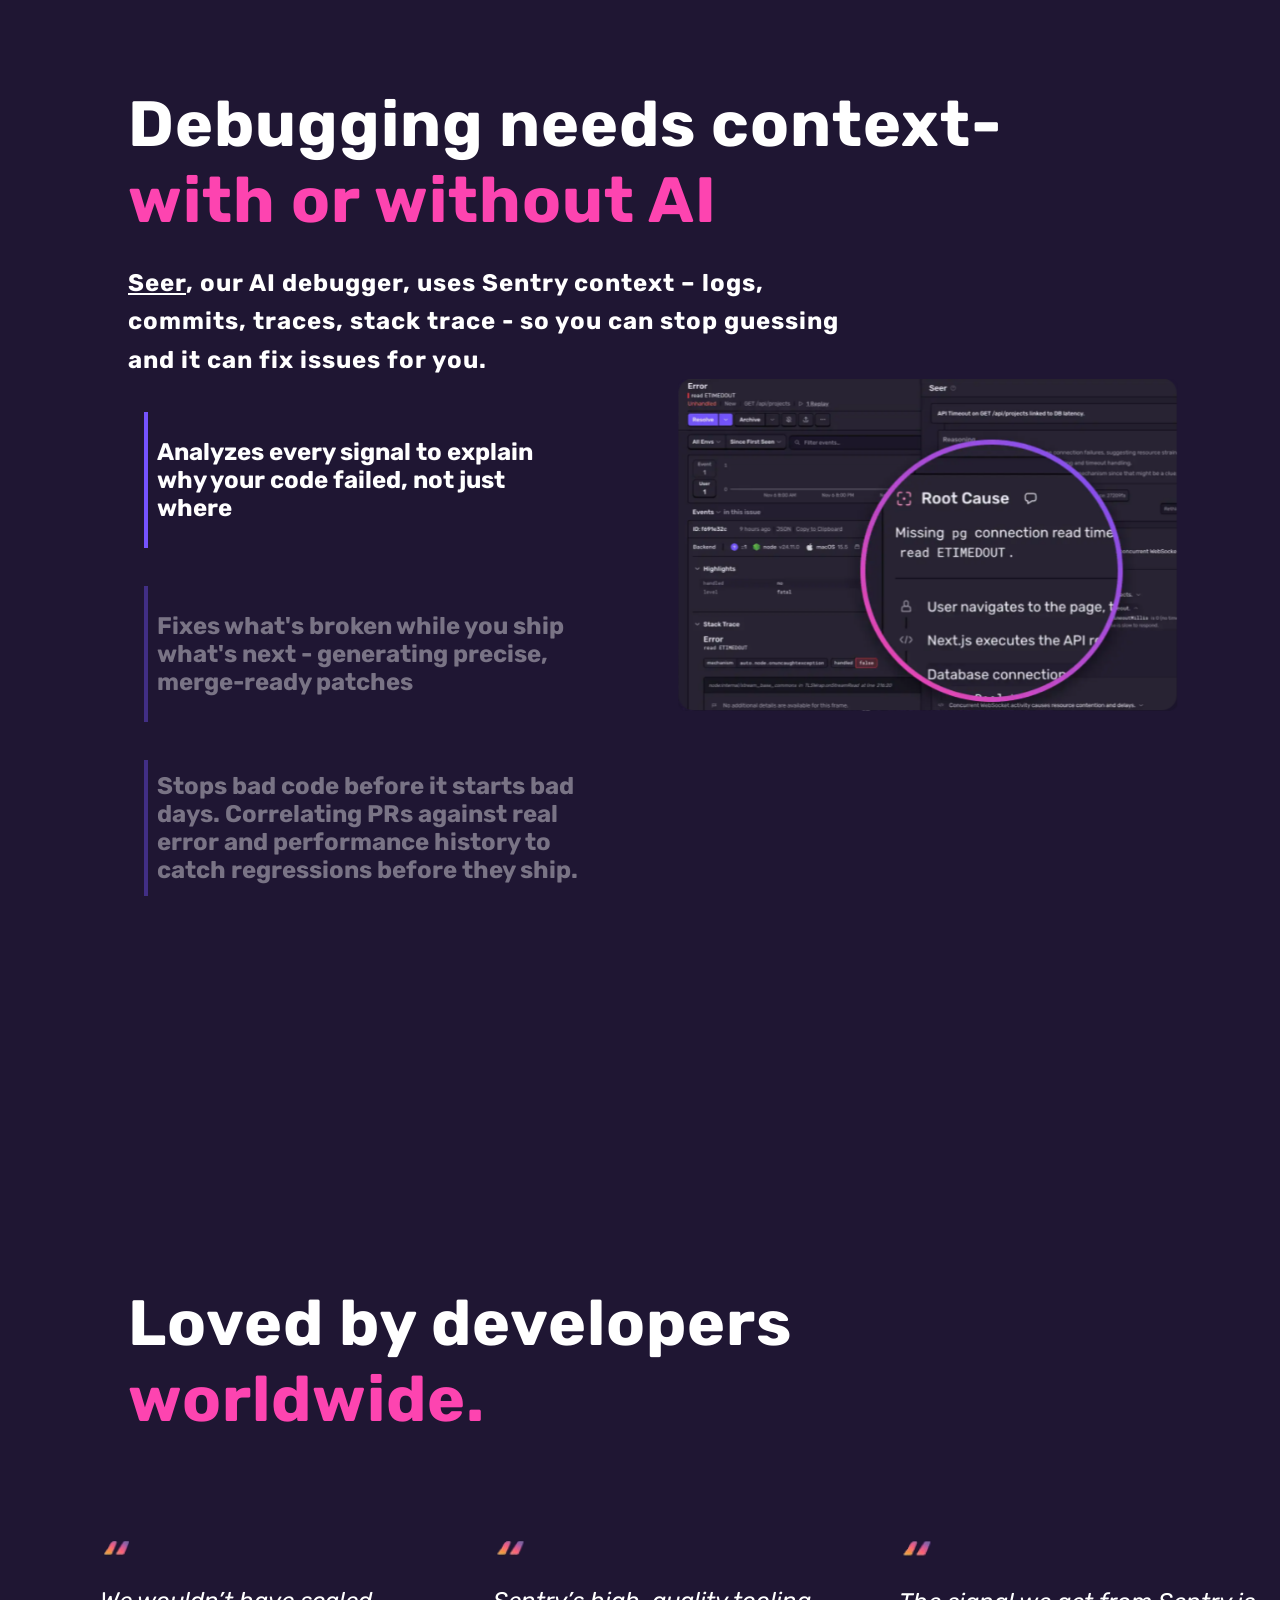
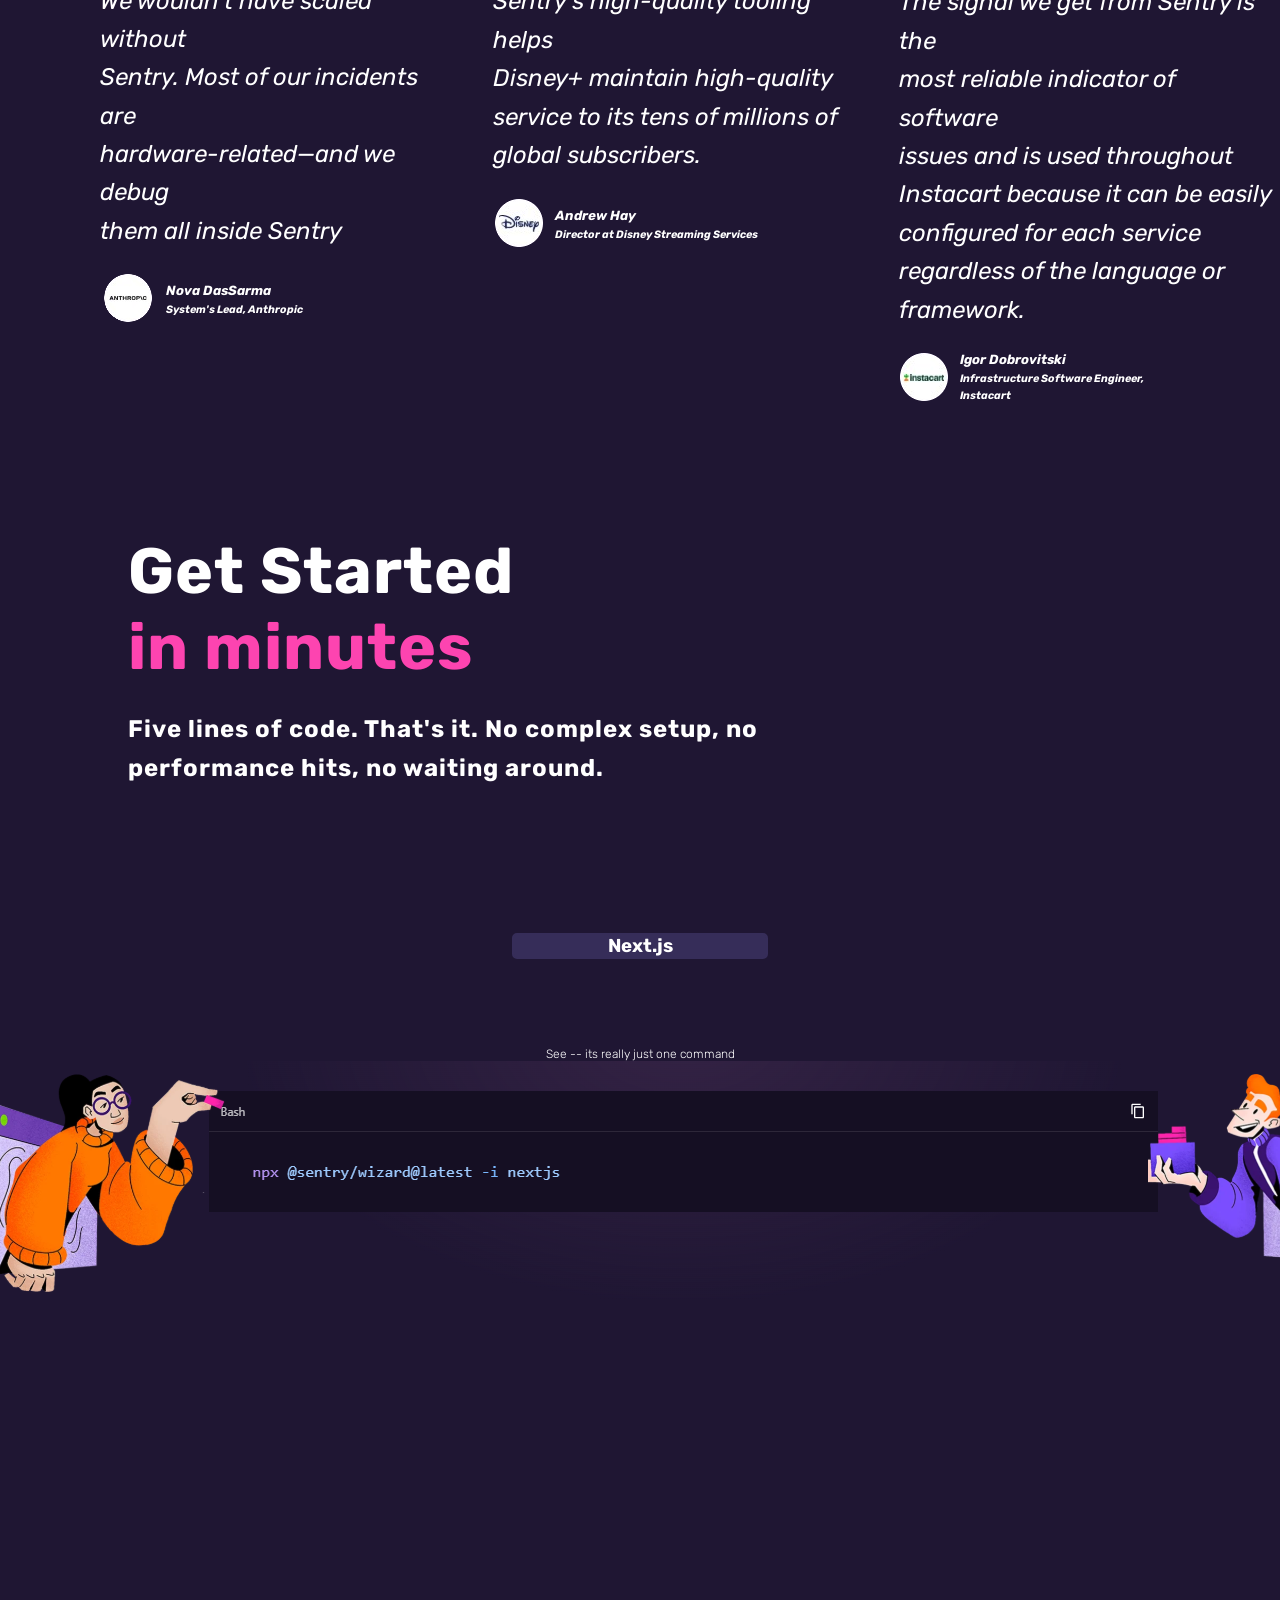
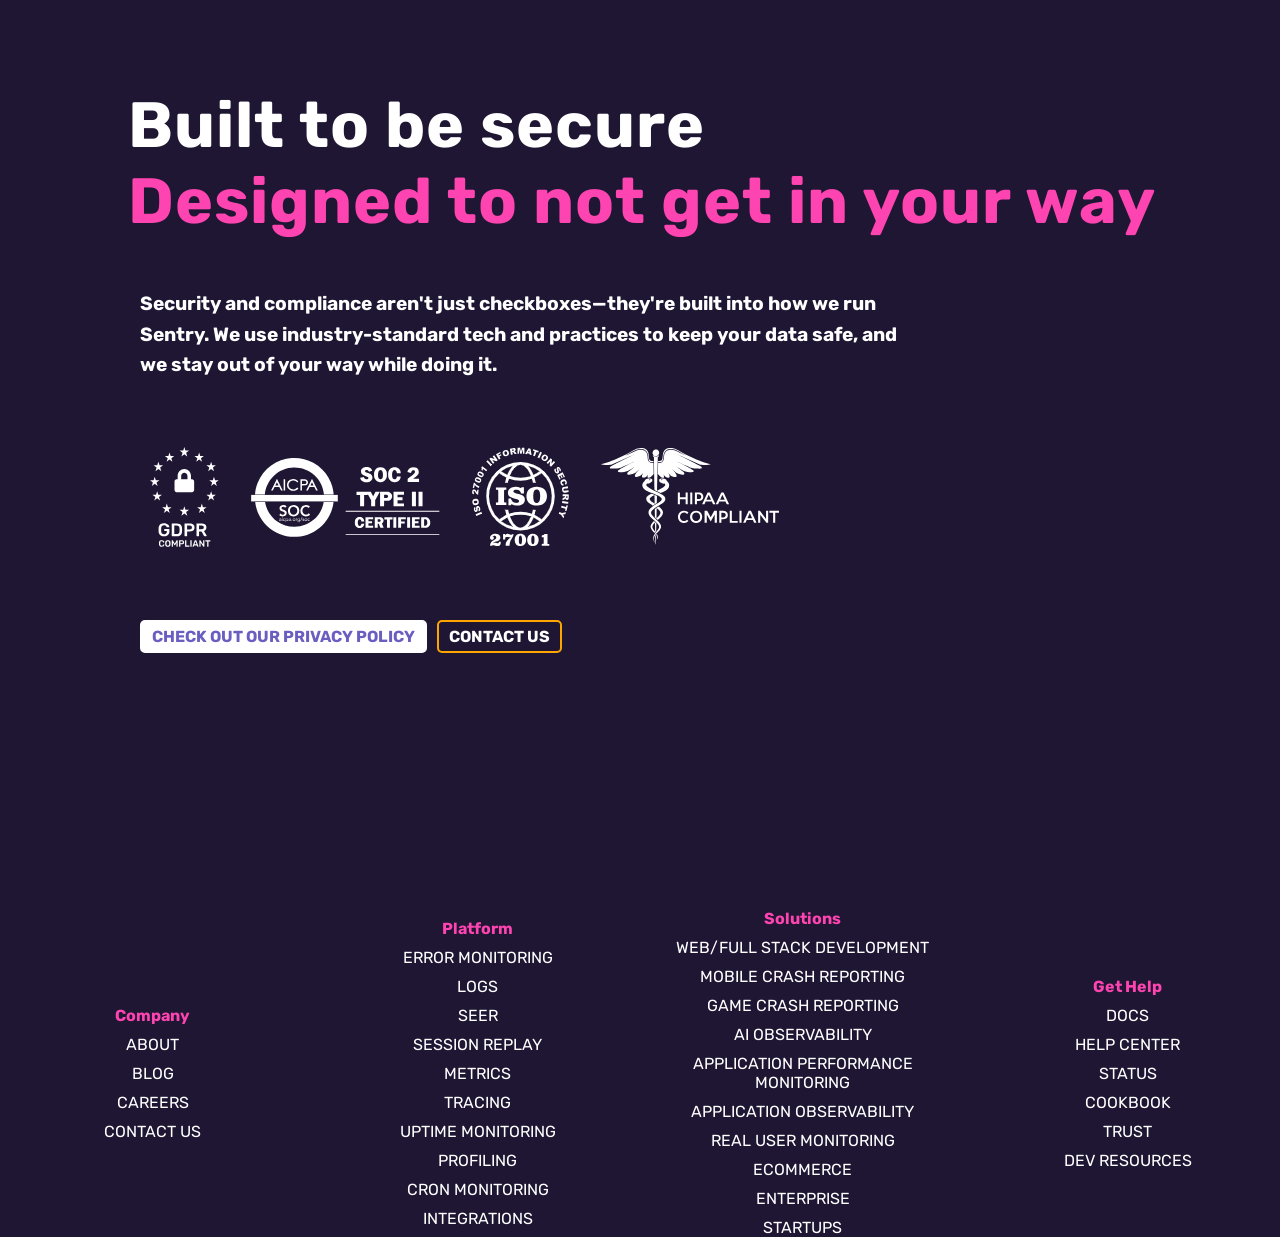
==== commit 4d4180c7: "finishing touches on mobile view" ====
--- a/index.html
+++ b/index.html
@@ -286,51 +286,47 @@
             </div>
 
             <div class="grid-usage">
+                <div class="sub-grid">
                     <h4 class="small-pink">Company</h4>
+                    <a class="bottom-grid" href="https://adharshauthor-jpg.github.io/dvm_task1/">ABOUT</a>
+                    <a class="bottom-grid" href="https://adharshauthor-jpg.github.io/dvm_task1/">BLOG</a>
+                    <a class="bottom-grid" href="https://adharshauthor-jpg.github.io/dvm_task1/">CAREERS</a>
+                    <a class="bottom-grid" href="https://adharshauthor-jpg.github.io/dvm_task1/">CONTACT US</a>
+                </div>
+                <div class="sub-grid">
                     <h4 class="small-pink">Platform</h4>
-                    <h4 class="small-pink">Solutions</h4>
-                    <h4 class="small-pink">Get Help</h4>
-                    <a class="bottom-grid" href="https://adharshauthor-jpg.github.io/dvm_task1/">ABOUT</a>
                     <a class="bottom-grid" href="https://adharshauthor-jpg.github.io/dvm_task1/">ERROR MONITORING</a>
-                    <a class="bottom-grid" href="https://adharshauthor-jpg.github.io/dvm_task1/">WEB/FULL STACK DEVELOPMENT</a>
-                    <a class="bottom-grid" href="https://adharshauthor-jpg.github.io/dvm_task1/">DOCS</a>
-                    <a class="bottom-grid" href="https://adharshauthor-jpg.github.io/dvm_task1/">BLOG</a>
                     <a class="bottom-grid" href="https://adharshauthor-jpg.github.io/dvm_task1/">LOGS</a>
-                    <a class="bottom-grid" href="https://adharshauthor-jpg.github.io/dvm_task1/">MOBILE CRASH REPORTING</a>
-                    <a class="bottom-grid" href="https://adharshauthor-jpg.github.io/dvm_task1/">HELP CENTER</a>
-                    <a class="bottom-grid" href="https://adharshauthor-jpg.github.io/dvm_task1/">CAREERS</a>
                     <a class="bottom-grid" href="https://adharshauthor-jpg.github.io/dvm_task1/">SEER</a>
-                    <a class="bottom-grid" href="https://adharshauthor-jpg.github.io/dvm_task1/">GAME CRASH REPORTING</a>
-                    <a class="bottom-grid" href="https://adharshauthor-jpg.github.io/dvm_task1/">STATUS</a>
-                    <a class="bottom-grid" href="https://adharshauthor-jpg.github.io/dvm_task1/">CONTACT US</a>
                     <a class="bottom-grid" href="https://adharshauthor-jpg.github.io/dvm_task1/">SESSION REPLAY</a>
-                    <a class="bottom-grid" href="https://adharshauthor-jpg.github.io/dvm_task1/">AI OBSERVABILITY</a>
-                    
-                    <a class="bottom-grid" href="https://adharshauthor-jpg.github.io/dvm_task1/">COOKBOOK</a>
-                    <a class="bottom-grid" href="https://adharshauthor-jpg.github.io/dvm_task1/">TRUST</a>
                     <a class="bottom-grid" href="https://adharshauthor-jpg.github.io/dvm_task1/">METRICS</a>
-                    <a class="bottom-grid" href="https://adharshauthor-jpg.github.io/dvm_task1/">APPLICATION PERFORMANCE MONITORING</a>
-                    <a class="bottom-grid" href="https://adharshauthor-jpg.github.io/dvm_task1/">DEV RESOURCES</a>
-                    <div class="side-column">
-
-                    </div>
-                    <div class="mid-column">
                     <a class="bottom-grid" href="https://adharshauthor-jpg.github.io/dvm_task1/">TRACING</a>
                     <a class="bottom-grid" href="https://adharshauthor-jpg.github.io/dvm_task1/">UPTIME MONITORING</a>
                     <a class="bottom-grid" href="https://adharshauthor-jpg.github.io/dvm_task1/">PROFILING</a>
                     <a class="bottom-grid" href="https://adharshauthor-jpg.github.io/dvm_task1/">CRON MONITORING</a>
                     <a class="bottom-grid" href="https://adharshauthor-jpg.github.io/dvm_task1/">INTEGRATIONS</a>
-                    </div>
-                    <div class="mid-column">
+                </div>
+                <div class="sub-grid">
+                    <h4 class="small-pink">Solutions</h4>
+                    <a class="bottom-grid" href="https://adharshauthor-jpg.github.io/dvm_task1/">WEB/FULL STACK DEVELOPMENT</a>
+                    <a class="bottom-grid" href="https://adharshauthor-jpg.github.io/dvm_task1/">MOBILE CRASH REPORTING</a>
+                    <a class="bottom-grid" href="https://adharshauthor-jpg.github.io/dvm_task1/">GAME CRASH REPORTING</a>
+                    <a class="bottom-grid" href="https://adharshauthor-jpg.github.io/dvm_task1/">AI OBSERVABILITY</a>
+                    <a class="bottom-grid" href="https://adharshauthor-jpg.github.io/dvm_task1/">APPLICATION PERFORMANCE MONITORING</a>
                     <a class="bottom-grid" href="https://adharshauthor-jpg.github.io/dvm_task1/">APPLICATION OBSERVABILITY</a>
                     <a class="bottom-grid" href="https://adharshauthor-jpg.github.io/dvm_task1/">REAL USER MONITORING</a>
                     <a class="bottom-grid" href="https://adharshauthor-jpg.github.io/dvm_task1/">ECOMMERCE</a>
                     <a class="bottom-grid" href="https://adharshauthor-jpg.github.io/dvm_task1/">ENTERPRISE</a>
                     <a class="bottom-grid" href="https://adharshauthor-jpg.github.io/dvm_task1/">STARTUPS</a>
-                    </div>
-                    <div class="side-column">
-                        
-                    </div>
+                </div>
+                <div class="sub-grid"><h4 class="small-pink">Get Help</h4>
+                     <a class="bottom-grid" href="https://adharshauthor-jpg.github.io/dvm_task1/">DOCS</a>
+                    <a class="bottom-grid" href="https://adharshauthor-jpg.github.io/dvm_task1/">HELP CENTER</a>
+                    <a class="bottom-grid" href="https://adharshauthor-jpg.github.io/dvm_task1/">STATUS</a>
+                    <a class="bottom-grid" href="https://adharshauthor-jpg.github.io/dvm_task1/">COOKBOOK</a>
+                    <a class="bottom-grid" href="https://adharshauthor-jpg.github.io/dvm_task1/">TRUST</a>
+                    <a class="bottom-grid" href="https://adharshauthor-jpg.github.io/dvm_task1/">DEV RESOURCES</a>
+                </div>         
             </div>
 
 
--- a/css/dvm_task1_style.css
+++ b/css/dvm_task1_style.css
@@ -979,6 +979,14 @@
     margin-top:5%;
     margin-left:10%;
 }
+.sub-grid{
+    display:flex;
+    flex-direction:column;
+    gap:10px;
+    align-items:top;
+    text-align:center;
+    justify-content:top;
+}
 
 @media screen and (max-width: 768px) {
     html, body {
@@ -1093,6 +1101,8 @@
         flex-direction:column;
         margin-left:2%;
         margin-right:2%;
+        text-align:center;
+        gap:5%;
      }
      .cutiepic{
         width:100%;
